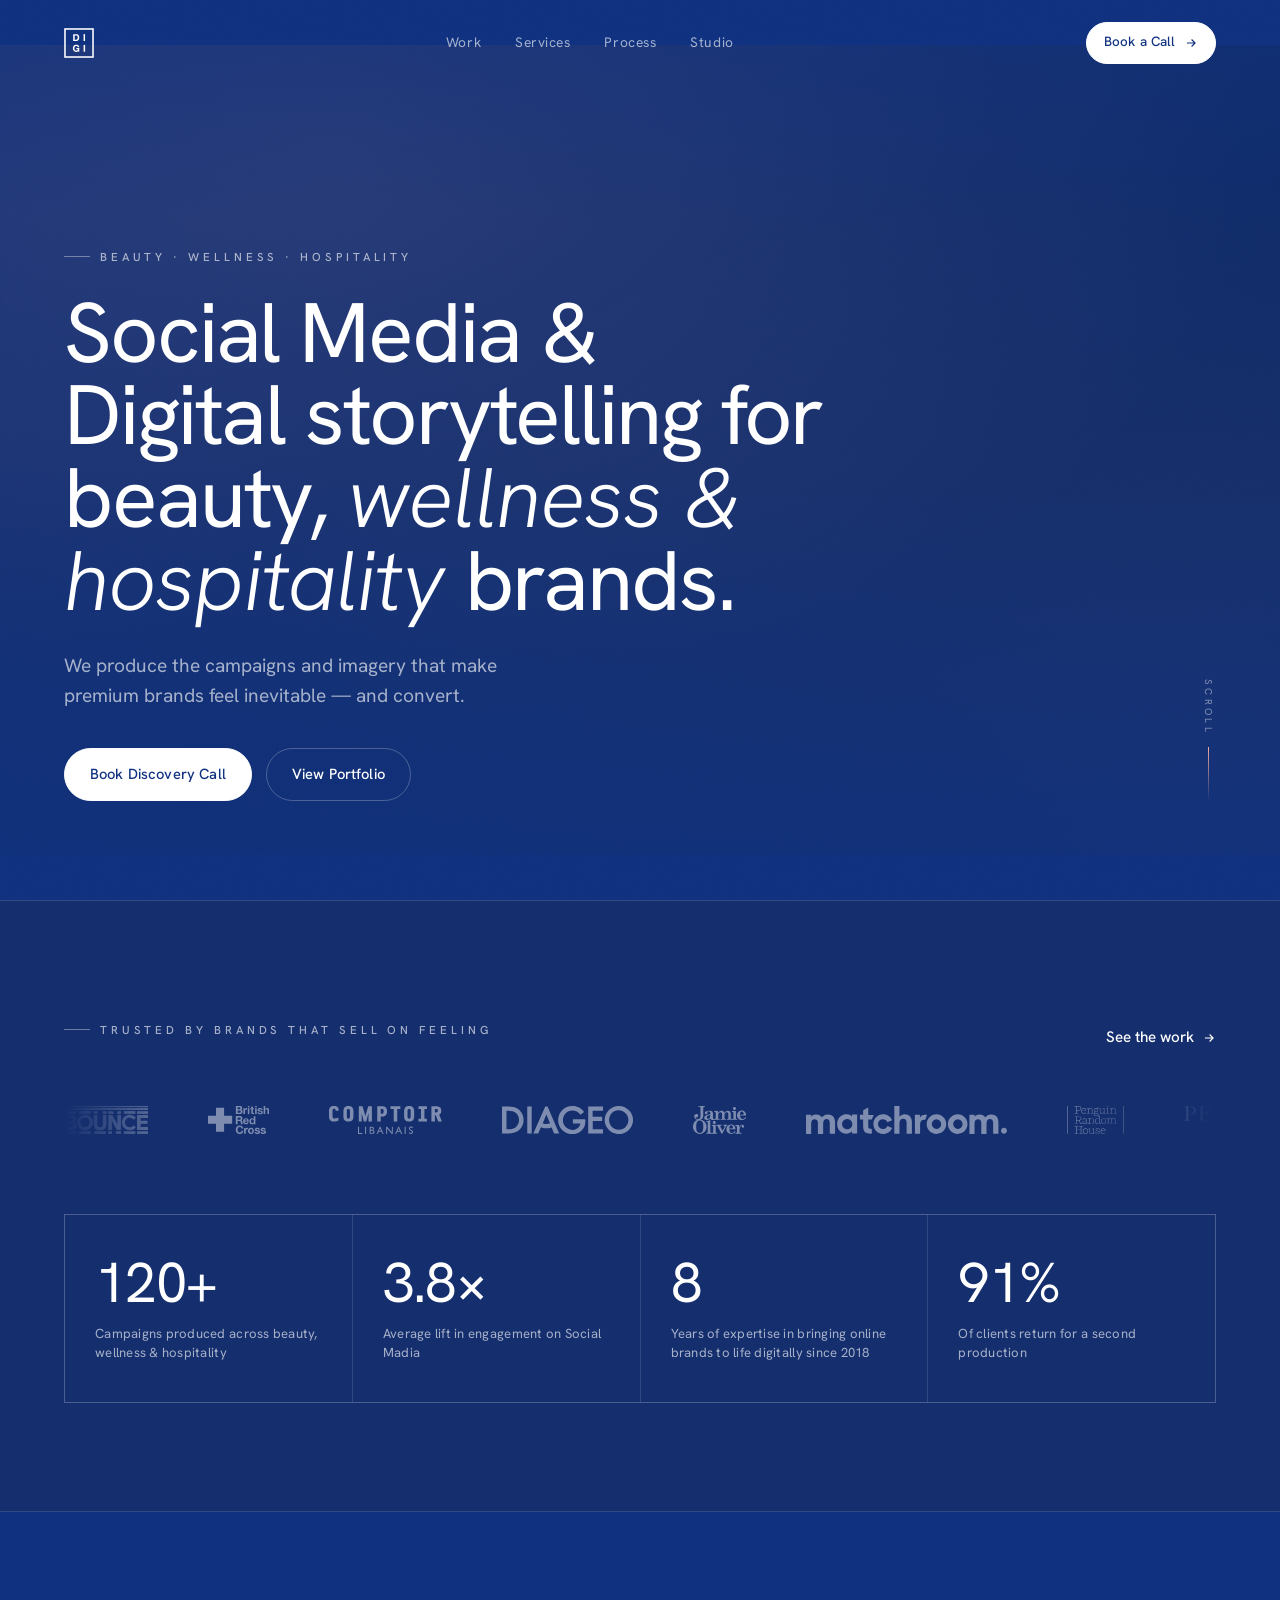
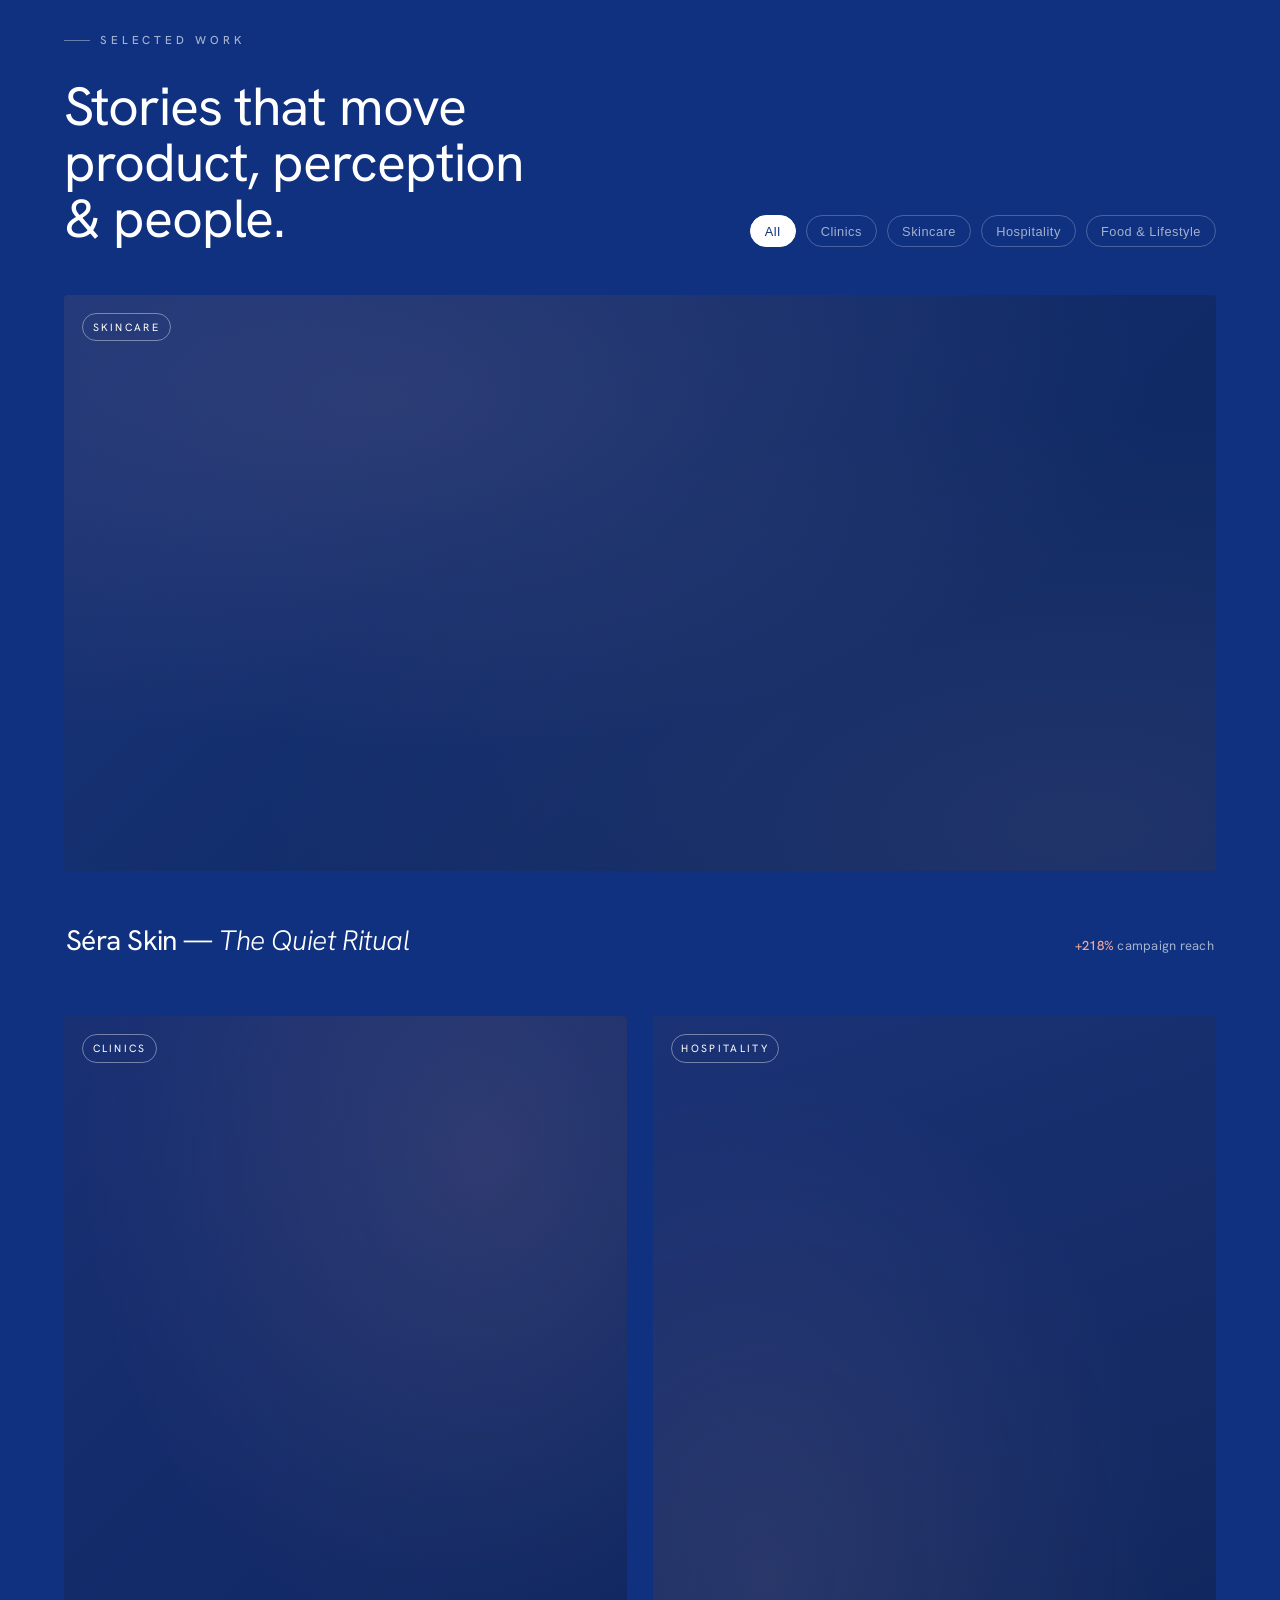
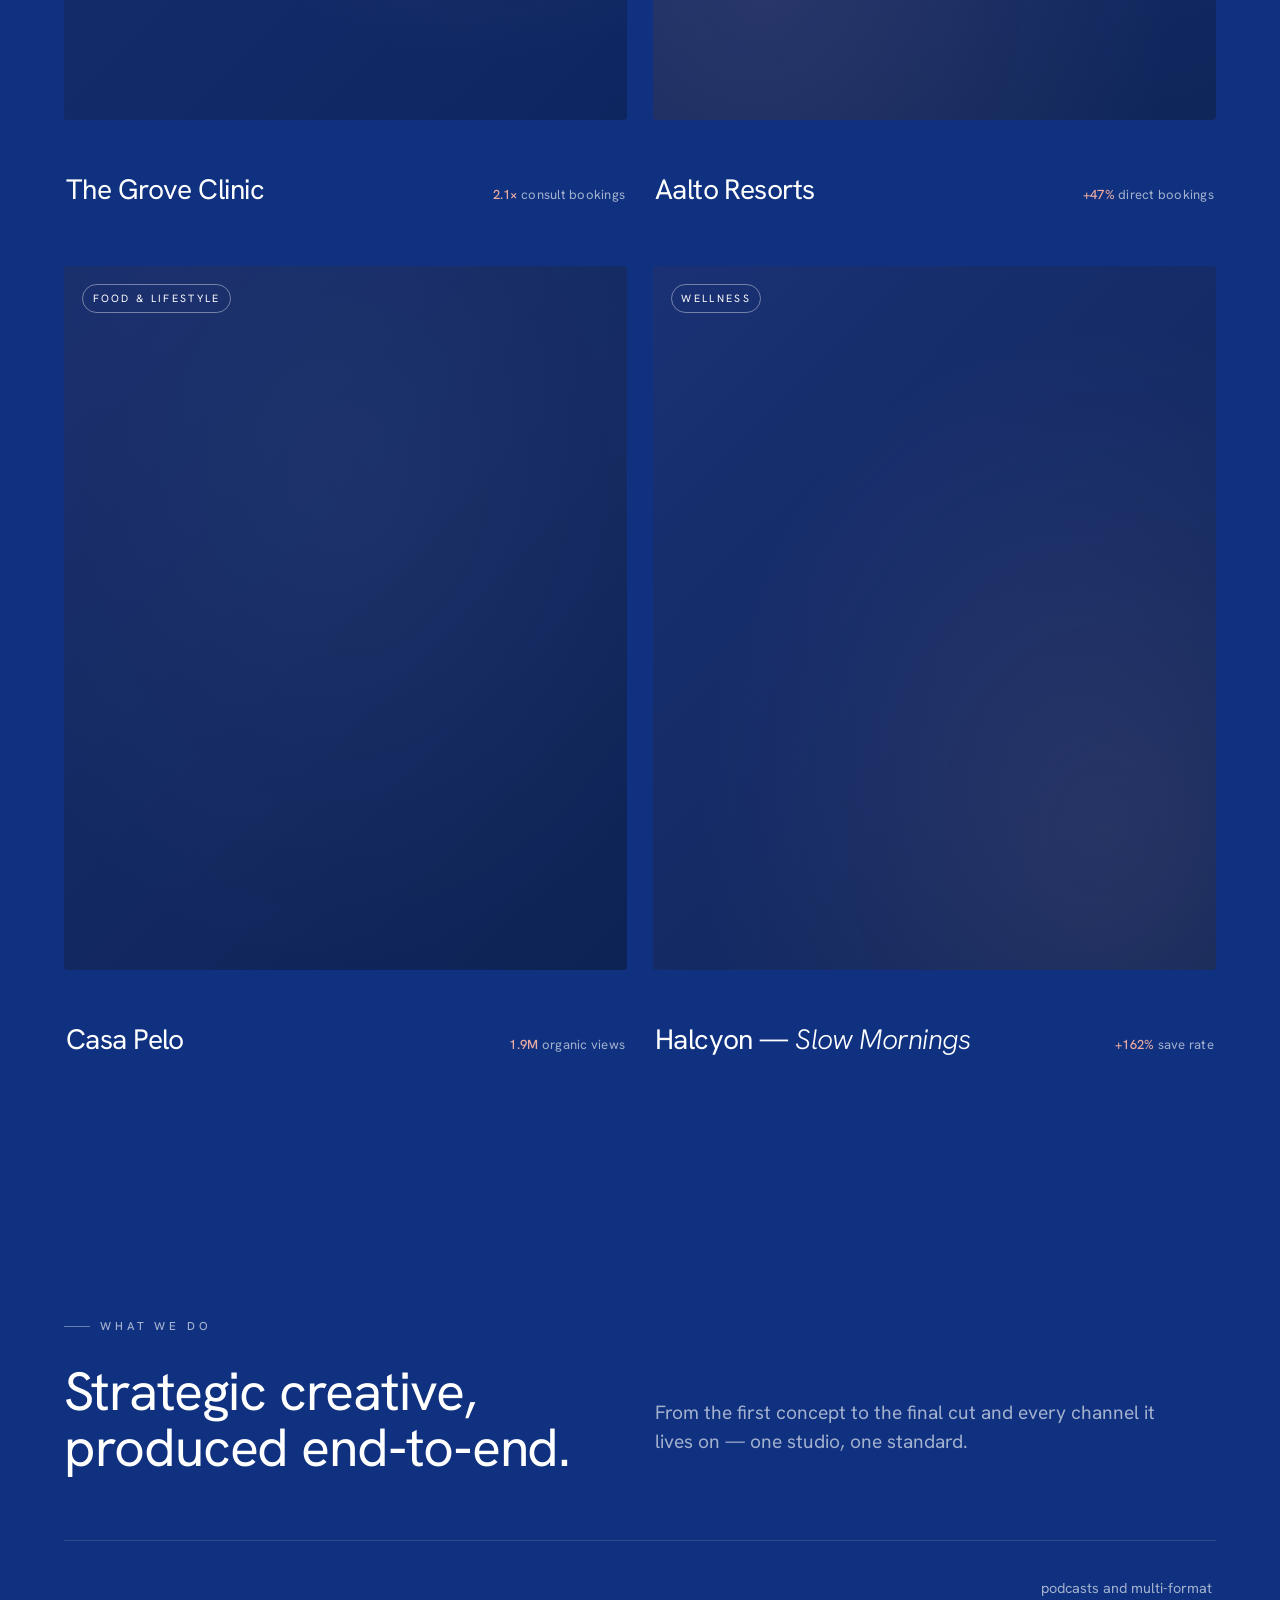
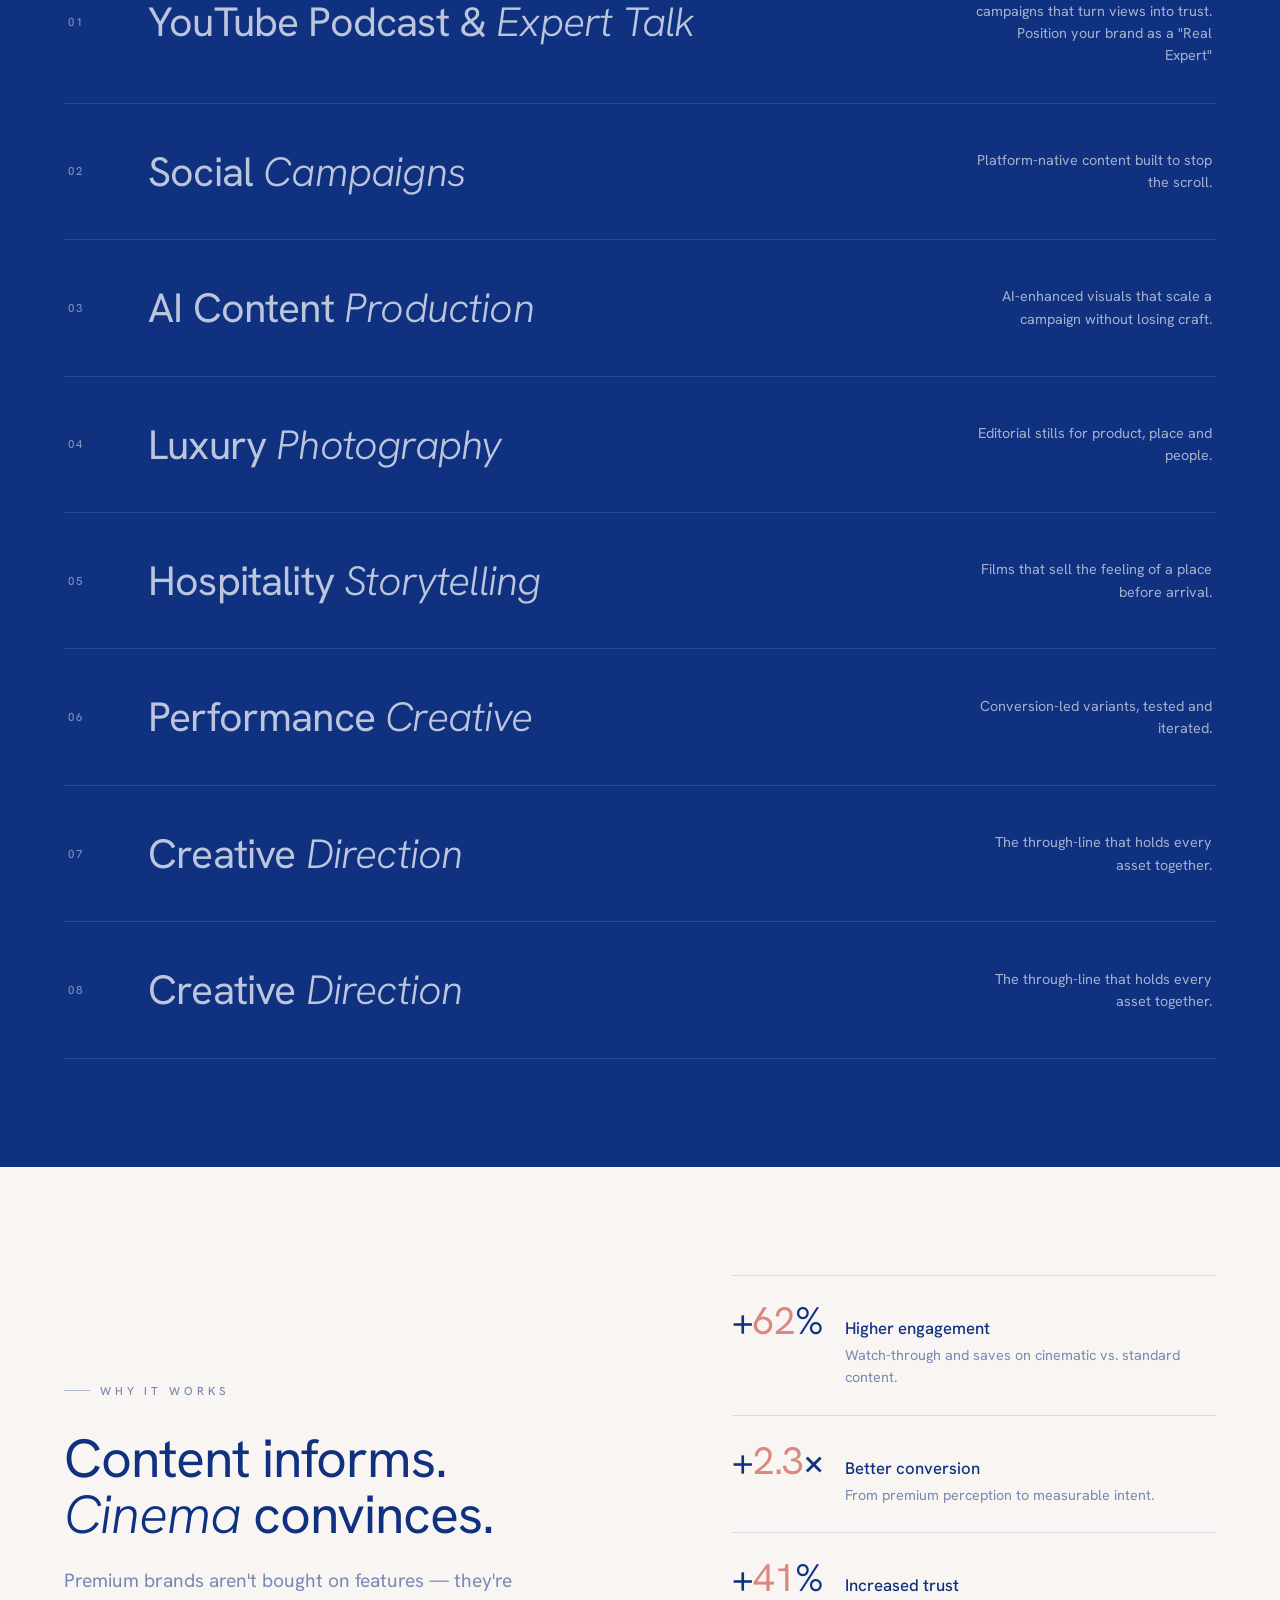
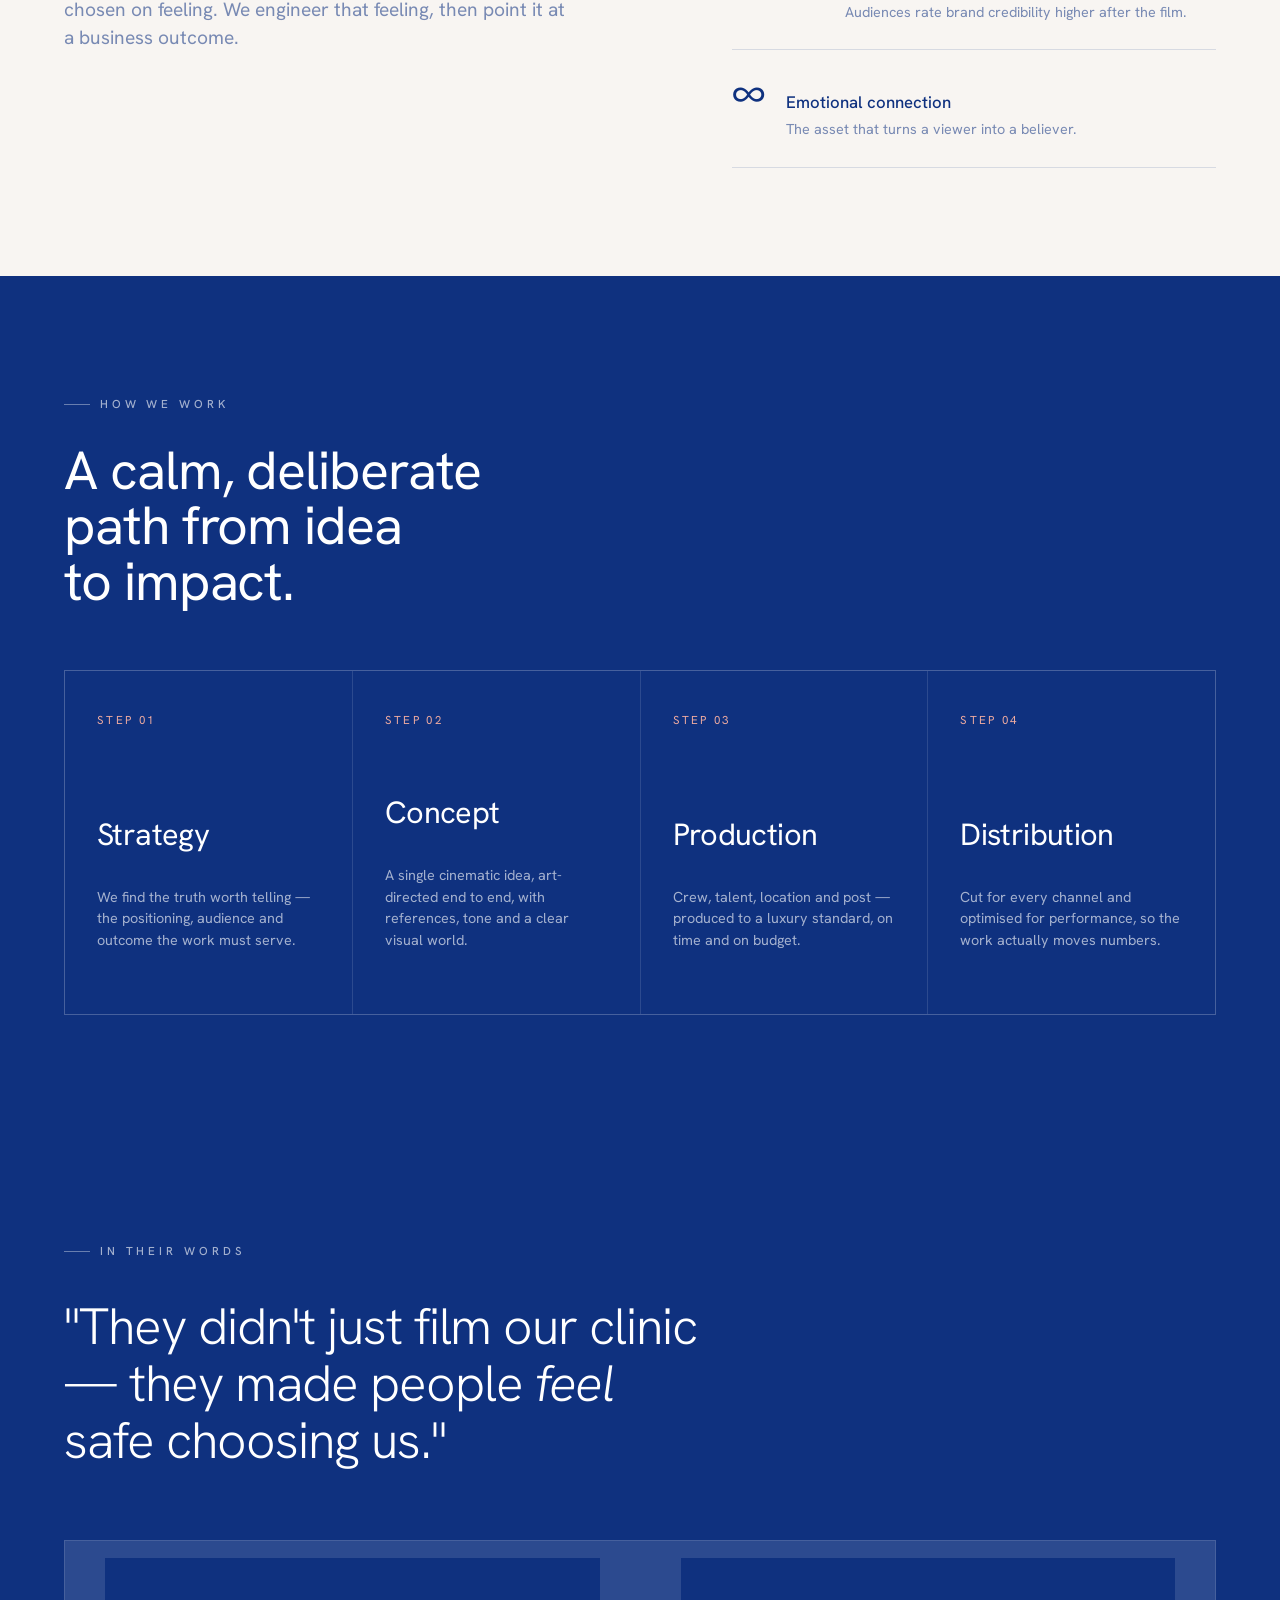
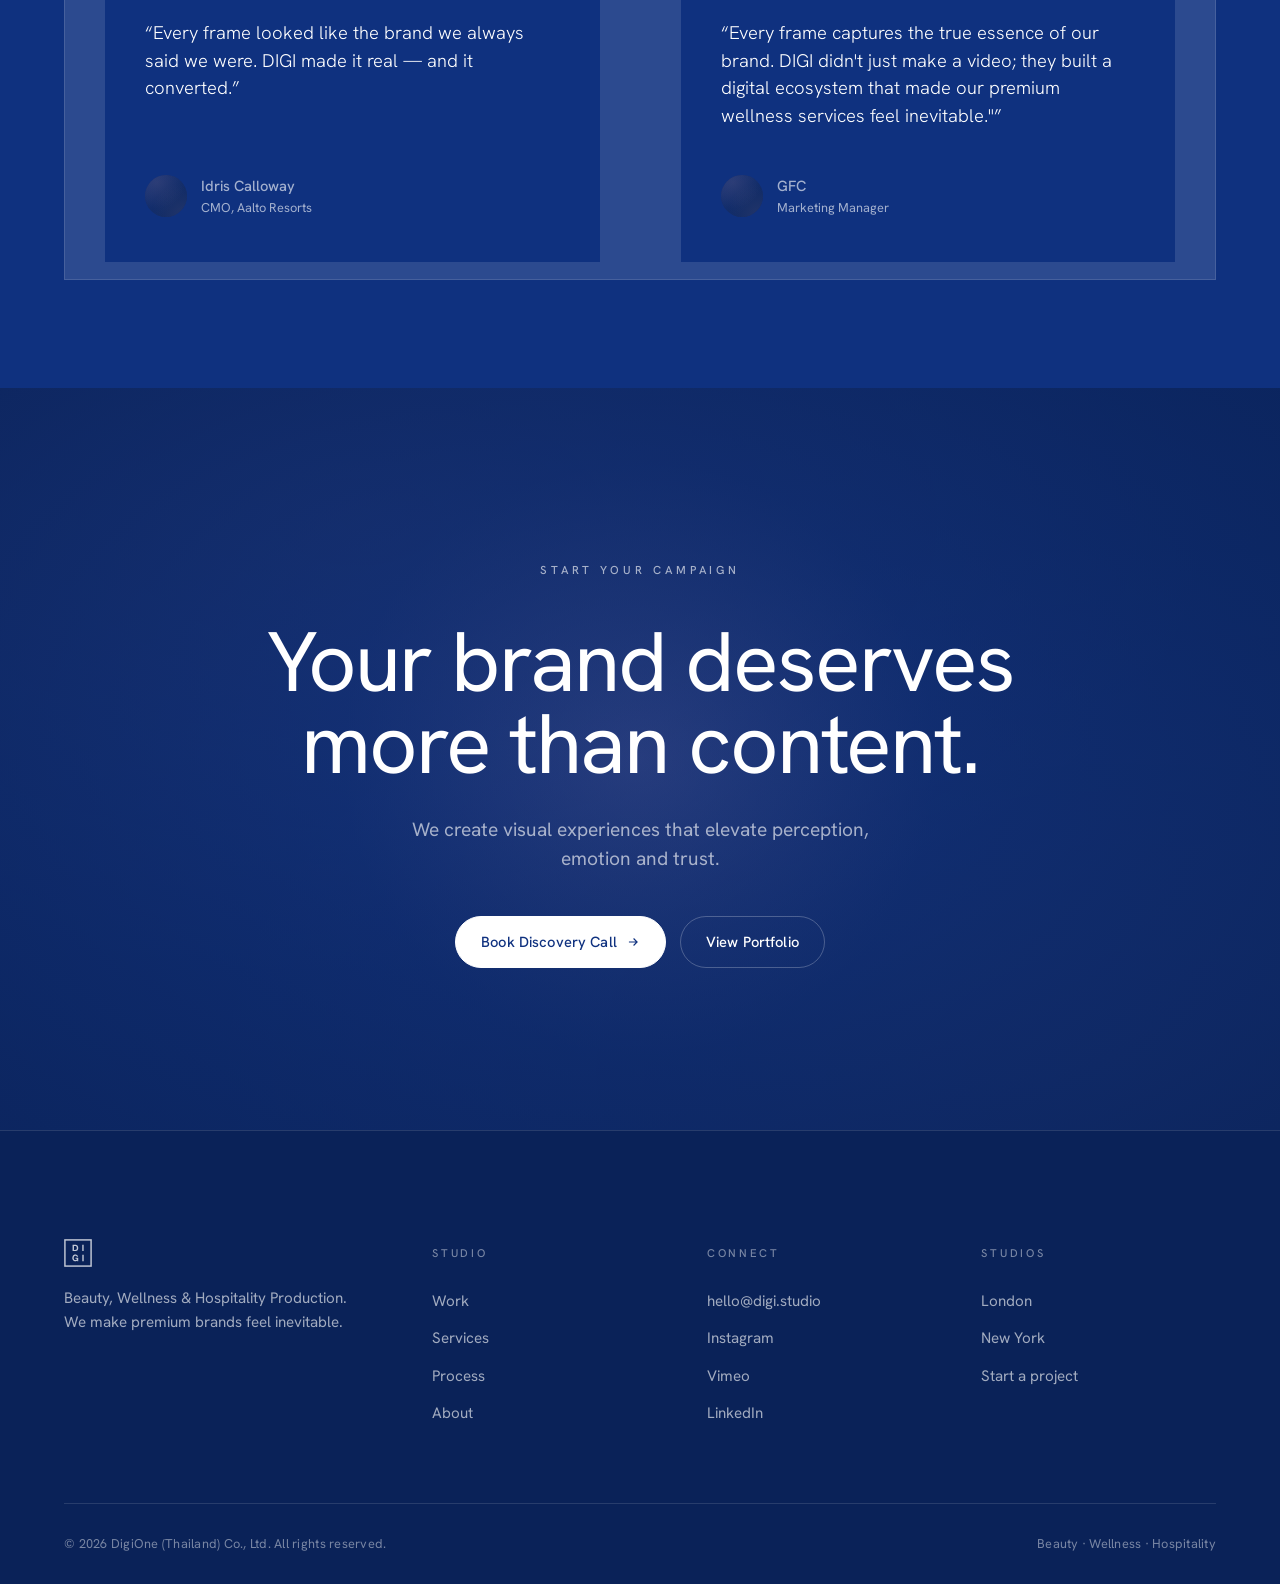
==== index.html @ a64293d4 "feat: replace client name text with logo marquee strip 15 client SVG logos displayed as infinite-scr" ====
<!doctype html>
<html lang="en" class="anim">
<head>
<meta charset="utf-8">
<meta name="viewport" content="width=device-width, initial-scale=1">
<title>DIGI — Beauty, Wellness & Hospitality Production</title>
<meta name="description" content="DIGI is a cinematic production studio for beauty, wellness and hospitality brands.">
<link rel="icon" href="data:image/svg+xml,%3Csvg xmlns='http://www.w3.org/2000/svg' viewBox='0 0 32 32'%3E%3Crect width='32' height='32' rx='6' fill='%230f317f'/%3E%3Ctext x='4' y='23' font-family='system-ui,sans-serif' font-weight='800' font-size='20' fill='white'%3ED%3C/text%3E%3C/svg%3E">
<style>
/* ═══════════════════════════════════════════════════════════
   DIGI — Beauty, Wellness & Hospitality Production
   Color system: Navy #0f317f + Coral #edaaa0
   Logo: knockout white on navy
   ═══════════════════════════════════════════════════════════ */
@import url('https://fonts.googleapis.com/css2?family=Hanken+Grotesk:ital,wght@0,300;0,400;0,500;0,600;0,700;1,300;1,400&display=swap');

:root {
  /* ── Navy Surfaces ── */
  --navy:        #0f317f;
  --navy-deep:   #0a2258;
  --navy-2:      #152f6e;
  --navy-3:      #1a3a85;
  --navy-light:  #1e4599;

  /* ── Light Surfaces ── */
  --ivory:       #f8f5f2;
  --ivory-2:     #f0ebe4;
  --white:       #ffffff;

  /* ── Ink on dark ── */
  --on-dark:     #ffffff;
  --on-dark-mut: rgba(255,255,255,0.62);
  --on-dark-fnt: rgba(255,255,255,0.45);

  /* ── Ink on light ── */
  --on-light:     #0f317f;
  --on-light-mut: rgba(15,49,127,0.55);

  /* ── Accent: Coral ── */
  --coral:       #edaaa0;
  --coral-light: #f5cec7;
  --coral-dark:  #d9897e;
  --coral-glow:  rgba(237,170,160,0.25);

  /* ── Hairlines ── */
  --line-dark:   rgba(255,255,255,0.12);
  --line-dark-2: rgba(255,255,255,0.24);
  --line-light:  rgba(15,49,127,0.14);

  /* ── Type ── */
  --sans: "Hanken Grotesk", "Suisse Intl", "Neue Montreal", system-ui, sans-serif;

  /* ── Motion ── */
  --ease:    cubic-bezier(0.22, 1, 0.36, 1);
  --ease-io: cubic-bezier(0.65, 0, 0.35, 1);
  --dur:     0.9s;

  /* ── Layout ── */
  --pad:  clamp(20px, 5vw, 80px);
  --maxw: 1480px;
}

* { box-sizing: border-box; }
html { -webkit-font-smoothing: antialiased; -moz-osx-font-smoothing: grayscale; scroll-behavior: smooth; }
body {
  margin: 0;
  font-family: var(--sans);
  background: var(--navy);
  color: var(--on-dark);
  font-size: 17px;
  line-height: 1.55;
  font-weight: 400;
  overflow-x: hidden;
}
::selection { background: var(--coral); color: var(--navy); }
img { display: block; max-width: 100%; }
a { color: inherit; text-decoration: none; }

/* ── Film grain overlay ── */
.grain {
  position: fixed; inset: 0; z-index: 9000; pointer-events: none;
  opacity: 0.04; mix-blend-mode: overlay;
  background-image: url("data:image/svg+xml,%3Csvg xmlns='http://www.w3.org/2000/svg' width='160' height='160'%3E%3Cfilter id='n'%3E%3CfeTurbulence type='fractalNoise' baseFrequency='0.85' numOctaves='2' stitchTiles='stitch'/%3E%3C/filter%3E%3Crect width='100%25' height='100%25' filter='url(%23n)'/%3E%3C/svg%3E");
}

/* ── DIGI Logo (ivory SVG — white on dark background) ── */
.digi-logo {
  height: 30px; width: auto;
  transition: opacity 0.4s var(--ease), filter 0.4s var(--ease);
}
.digi-logo--footer {
  height: 28px; margin-bottom: 20px;
  opacity: 0.75;
  transition: opacity 0.4s var(--ease);
}
.footer__brand:hover .digi-logo--footer { opacity: 1; }
.nav__logo:hover .digi-logo { opacity: 1; filter: drop-shadow(0 0 8px rgba(237,170,160,0.35)); }

/* Logo fallback if image fails to load */
.digi-logo-fb {
  display: none;
  font-family: var(--sans);
  font-weight: 700;
  font-size: 24px;
  letter-spacing: 0.04em;
  color: var(--white);
  line-height: 1;
  white-space: nowrap;
}
.digi-logo:not([src]), .digi-logo[src=""] { display: none; }
.digi-logo:not([src]) ~ .digi-logo-fb,
.digi-logo[src=""] ~ .digi-logo-fb,
.digi-logo.error ~ .digi-logo-fb { display: inline-block; }

/* ══════════ Typography ══════════ */
.display {
  font-weight: 400;
  font-size: clamp(2.6rem, 6.6vw, 6.4rem);
  line-height: 0.98;
  letter-spacing: -0.025em;
  margin: 0;
  text-wrap: balance;
}
.display em { font-style: italic; font-weight: 300; letter-spacing: -0.01em; }
.h2 {
  font-weight: 400;
  font-size: clamp(2rem, 4.2vw, 3.7rem);
  line-height: 1.04;
  letter-spacing: -0.02em;
  margin: 0;
  text-wrap: balance;
}
.h2 em { font-style: italic; font-weight: 300; }
.lead {
  font-size: clamp(1.05rem, 1.5vw, 1.35rem);
  line-height: 1.5;
  color: var(--on-dark-mut);
  font-weight: 400;
  max-width: 46ch;
}
.eyebrow {
  font-size: 0.72rem;
  text-transform: uppercase;
  letter-spacing: 0.34em;
  font-weight: 500;
  color: var(--on-dark-mut);
  display: inline-flex;
  align-items: center;
  gap: 0.85em;
}
.eyebrow::before {
  content: "";
  width: 26px; height: 1px;
  background: currentColor;
  opacity: 0.6;
}
.eyebrow--plain::before { display: none; }
.idx {
  font-size: 0.72rem; letter-spacing: 0.2em; font-weight: 500;
  color: var(--on-dark-fnt); font-variant-numeric: tabular-nums;
}

/* Light section variants */
.sec--light { background: var(--ivory); color: var(--on-light); }
.sec--light .lead { color: var(--on-light-mut); }
.sec--light .eyebrow { color: var(--on-light-mut); }
.sec--light .idx { color: rgba(15,49,127,0.35); }

/* ══════════ Layout ══════════ */
.wrap { max-width: var(--maxw); margin: 0 auto; padding-left: var(--pad); padding-right: var(--pad); }
section { position: relative; }
.sec-pad { padding-top: clamp(80px, 12vh, 160px); padding-bottom: clamp(80px, 12vh, 160px); }

/* ══════════ Buttons ══════════ */
.btn {
  display: inline-flex; align-items: center; gap: 0.6em;
  font-family: var(--sans); font-size: 0.92rem; font-weight: 500; letter-spacing: 0.01em;
  padding: 0.95em 1.7em; border-radius: 100px; cursor: pointer;
  border: 1px solid var(--line-dark-2); color: var(--on-dark); background: transparent;
  white-space: nowrap;
  transition: background var(--dur) var(--ease), color var(--dur) var(--ease),
              border-color var(--dur) var(--ease), transform 0.5s var(--ease);
  position: relative; overflow: hidden;
}
.btn .ar { width: 14px; height: 14px; transition: transform 0.5s var(--ease); }
.btn:hover .ar { transform: translateX(4px); }
.btn--solid { background: var(--white); color: var(--navy); border-color: var(--white); }
.btn--solid:hover { background: var(--coral); border-color: var(--coral); color: var(--navy); }
.btn--ghost:hover { border-color: var(--coral); color: var(--coral); }
.sec--light .btn { border-color: var(--line-light); color: var(--on-light); }
.sec--light .btn--solid { background: var(--navy); color: var(--white); border-color: var(--navy); }
.sec--light .btn--solid:hover { background: var(--coral); border-color: var(--coral); color: var(--navy); }
.sec--light .btn--ghost:hover { border-color: var(--coral); color: var(--coral-dark); }

/* Text link with animated underline */
.tlink { display: inline-flex; align-items: center; gap: 0.5em; font-weight: 500; font-size: 0.95rem; position: relative; }
.tlink::after { content: ""; position: absolute; left: 0; bottom: -3px; width: 100%; height: 1px; background: currentColor; transform: scaleX(0); transform-origin: left; transition: transform 0.5s var(--ease); }
.tlink:hover { color: var(--coral); }
.tlink:hover::after { transform: scaleX(1); background: var(--coral); }

/* ══════════ Reveal-on-scroll ══════════ */
@keyframes digiUp { from { opacity: 0; transform: translateY(24px); } to { opacity: 1; transform: none; } }
.anim [data-reveal].in { animation: digiUp 0.9s var(--ease); }
.anim [data-reveal][data-delay="1"].in { animation-delay: 0.08s; }
.anim [data-reveal][data-delay="2"].in { animation-delay: 0.16s; }
.anim [data-reveal][data-delay="3"].in { animation-delay: 0.24s; }
.anim [data-reveal][data-delay="4"].in { animation-delay: 0.32s; }
@media (prefers-reduced-motion: reduce) { .anim [data-reveal].in { animation: none; } }

/* ══════════ Image-slot navy-toned placeholders ══════════ */
image-slot {
  display: inline-block; position: relative;
  background-color: #162d6e;
  background-image:
    radial-gradient(120% 110% at 28% 18%, rgba(237,170,160,0.10), transparent 56%),
    radial-gradient(120% 120% at 88% 92%, rgba(237,170,160,0.08), transparent 60%),
    linear-gradient(135deg, #1a3478, #0f2a65 70%);
}
.case:nth-child(2) image-slot { background-image: radial-gradient(120% 120% at 75% 20%, rgba(237,170,160,0.12), transparent 60%), linear-gradient(135deg,#193073,#0e2660); }
.case:nth-child(3) image-slot { background-image: radial-gradient(120% 120% at 20% 80%, rgba(237,170,160,0.10), transparent 60%), linear-gradient(160deg,#1b3275,#0f265b); }
.case:nth-child(4) image-slot { background-image: radial-gradient(120% 120% at 50% 30%, rgba(255,255,255,0.04), transparent 60%), linear-gradient(135deg,#182e6c,#0d2355); }
.case:nth-child(5) image-slot { background-image: radial-gradient(120% 120% at 80% 80%, rgba(237,170,160,0.10), transparent 60%), linear-gradient(135deg,#1a3174,#0e2558); }

/* ══════════ NAV ══════════ */
.nav {
  position: fixed; top: 0; left: 0; right: 0; z-index: 1000;
  display: flex; align-items: center; justify-content: space-between;
  padding: 22px var(--pad);
  transition: background 0.6s var(--ease), padding 0.6s var(--ease), border-color 0.6s var(--ease);
  border-bottom: 1px solid transparent;
}
.nav.scrolled {
  background: rgba(10,34,88,0.78); backdrop-filter: blur(18px) saturate(1.2);
  -webkit-backdrop-filter: blur(18px) saturate(1.2);
  padding: 14px var(--pad); border-bottom-color: var(--line-dark);
}
.nav__logo { display: flex; align-items: center; gap: 12px; position: relative; }
.nav__links { display: flex; align-items: center; gap: 34px; }
.nav__links a { font-size: 0.86rem; letter-spacing: 0.04em; color: var(--on-dark-mut); transition: color 0.4s var(--ease); }
.nav__links a:hover { color: var(--on-dark); }
.nav__right { display: flex; align-items: center; gap: 22px; }
.nav .btn { padding: 0.7em 1.3em; font-size: 0.84rem; }
.nav__burger { display: none; width: 26px; height: 14px; position: relative; background: none; border: 0; cursor: pointer; }
.nav__burger i { position: absolute; left: 0; width: 100%; height: 1.5px; background: var(--on-dark); transition: transform 0.4s var(--ease), opacity 0.4s; }
.nav__burger i:first-child { top: 2px; } .nav__burger i:last-child { bottom: 2px; }
@media (max-width: 880px) {
  .nav__links, .nav__right .btn { display: none; }
  .nav__burger { display: block; }
}

/* ══════════ HERO ══════════ */
.hero { position: relative; height: 100svh; min-height: 640px; overflow: hidden; display: flex; align-items: flex-end; }
.hero__media { position: absolute; inset: 0; z-index: 0; }
.hero__media image-slot { width: 100%; height: 100%; }
.hero__media::after {
  content: ""; position: absolute; inset: 0; z-index: 1; pointer-events: none;
  background:
    linear-gradient(180deg, rgba(15,49,127,0.55) 0%, rgba(15,49,127,0.12) 26%, rgba(15,49,127,0.12) 52%, rgba(15,49,127,0.90) 100%),
    radial-gradient(120% 80% at 50% 120%, rgba(10,34,88,0.6), transparent 60%);
}
.hero__bars { position: absolute; left: 0; right: 0; z-index: 2; height: clamp(28px, 5vh, 60px); background: var(--navy); pointer-events: none; }
.hero__bars--top { top: 0; } .hero__bars--bot { bottom: 0; }
.hero__inner { position: relative; z-index: 3; width: 100%; padding-bottom: clamp(70px, 11vh, 130px); }
.hero__eyebrow { margin-bottom: 26px; }
.hero h1 { max-width: 17ch; }
.hero__sub { margin: 28px 0 38px; max-width: 40ch; color: var(--on-dark-mut); font-size: clamp(1.05rem, 1.5vw, 1.3rem); }
.hero__cta { display: flex; gap: 14px; flex-wrap: wrap; }
.hero__scroll { position: absolute; right: var(--pad); bottom: clamp(70px, 11vh, 130px); z-index: 3; display: flex; flex-direction: column; align-items: center; gap: 12px; color: var(--on-dark-fnt); }
.hero__scroll .ln { width: 1px; height: 54px; background: linear-gradient(var(--coral), transparent); position: relative; overflow: hidden; }
.hero__scroll .ln::after { content: ""; position: absolute; top: -54px; left: 0; width: 100%; height: 54px; background: var(--coral); animation: scrolldot 2.4s var(--ease-io) infinite; }
@keyframes scrolldot { 0% { top: -54px; } 60%,100% { top: 54px; } }
.hero__scroll span { writing-mode: vertical-rl; font-size: 0.62rem; letter-spacing: 0.34em; text-transform: uppercase; }
@media (max-width: 880px) { .hero__scroll { display: none; } }

/* ══════════ TRUST / METRICS ══════════ */
.trust { background: var(--navy-2); border-top: 1px solid var(--line-dark); border-bottom: 1px solid var(--line-dark); }
.trust__head { display: flex; justify-content: space-between; align-items: flex-end; gap: 30px; flex-wrap: wrap; margin-bottom: 56px; }
.logos { overflow: hidden; -webkit-mask-image: linear-gradient(to right, transparent 0%, black 12%, black 88%, transparent 100%); mask-image: linear-gradient(to right, transparent 0%, black 12%, black 88%, transparent 100%); }
.logos__track { display: flex; width: max-content; animation: logos-scroll 32s linear infinite; }
.logos__track:hover { animation-play-state: paused; }
.logos__inner { display: flex; align-items: center; gap: 60px; padding-right: 60px; }
@keyframes logos-scroll { to { transform: translateX(-50%); } }
.client-logo { height: 28px; width: auto; flex-shrink: 0; filter: brightness(0) invert(1); opacity: 0.45; transition: opacity 0.4s var(--ease); display: block; }
.client-logo:hover { opacity: 0.85; }
@media (prefers-reduced-motion: reduce) { .logos__track { animation: none; } .logos__inner { flex-wrap: wrap; gap: 36px; } }
.metrics { display: grid; grid-template-columns: repeat(4, 1fr); gap: 1px; margin-top: 80px; background: var(--line-dark); border: 1px solid var(--line-dark); }
.metric { background: var(--navy-2); padding: 40px 30px; }
.metric__n { font-size: clamp(2.4rem, 4.4vw, 3.8rem); font-weight: 400; letter-spacing: -0.03em; line-height: 1; }
.metric__n em { font-style: normal; color: var(--coral); }
.metric__l { margin-top: 14px; font-size: 0.82rem; color: var(--on-dark-mut); letter-spacing: 0.02em; line-height: 1.4; }
@media (max-width: 880px) { .metrics { grid-template-columns: repeat(2, 1fr); } }

/* ══════════ PORTFOLIO ══════════ */
.work__head { display: flex; justify-content: space-between; align-items: flex-end; gap: 30px; flex-wrap: wrap; margin-bottom: 48px; }
.filters { display: flex; gap: 10px; flex-wrap: wrap; }
.filter { font-size: 0.8rem; letter-spacing: 0.04em; padding: 0.55em 1.1em; border-radius: 100px; border: 1px solid var(--line-dark-2); color: var(--on-dark-mut); background: transparent; cursor: pointer; transition: all 0.4s var(--ease); white-space: nowrap; }
.filter:hover { color: var(--on-dark); border-color: var(--on-dark-mut); }
.filter.active { background: var(--white); color: var(--navy); border-color: var(--white); }
.work__grid { display: grid; grid-template-columns: repeat(12, 1fr); gap: clamp(16px, 2vw, 28px); }
.case { grid-column: span 6; transition: opacity 0.6s var(--ease), transform 0.6s var(--ease); }
.case--wide { grid-column: span 12; }
.case--hidden { display: none; }
.case__media { position: relative; overflow: hidden; border-radius: 4px; aspect-ratio: 4/5; }
.case--wide .case__media { aspect-ratio: 16/8; }
.case__media image-slot { width: 100%; height: 100%; transition: transform 1.4s var(--ease); }
.case:hover .case__media image-slot { transform: scale(1.04); }
.case__media::after { content: ""; position: absolute; inset: 0; background: linear-gradient(180deg, transparent 40%, rgba(15,49,127,0.7)); opacity: 0; transition: opacity 0.6s var(--ease); pointer-events: none; }
.case:hover .case__media::after { opacity: 1; }
.case__tag { position: absolute; top: 18px; left: 18px; z-index: 2; font-size: 0.66rem; letter-spacing: 0.22em; text-transform: uppercase; color: var(--white); padding: 0.5em 0.9em; border: 1px solid rgba(255,255,255,0.4); border-radius: 100px; backdrop-filter: blur(6px); }
.case__view { position: absolute; bottom: 18px; right: 18px; z-index: 2; opacity: 0; transform: translateY(8px); transition: all 0.6s var(--ease); color: var(--white); }
.case:hover .case__view { opacity: 1; transform: none; }
.case__foot { display: flex; justify-content: space-between; align-items: baseline; gap: 20px; padding: 20px 2px 0; }
.case__title { font-size: clamp(1.3rem, 2.2vw, 1.9rem); font-weight: 400; letter-spacing: -0.02em; }
.case__title em { font-style: italic; font-weight: 300; }
.case__res { font-size: 0.82rem; color: var(--on-dark-mut); letter-spacing: 0.02em; white-space: nowrap; }
.case__res b { color: var(--coral); font-weight: 500; }
@media (max-width: 760px) { .case, .case--wide { grid-column: span 12; } .case__media { aspect-ratio: 4/5; } }

/* ══════════ SERVICES ══════════ */
.svc__top { display: grid; grid-template-columns: 1fr 1fr; gap: 30px; align-items: end; margin-bottom: 64px; }
.svc__list { border-top: 1px solid var(--line-dark); }
.svc__row { display: grid; grid-template-columns: 56px 1fr auto; gap: 24px; align-items: center; padding: clamp(22px, 3vw, 36px) 4px; border-bottom: 1px solid var(--line-dark); cursor: default; transition: padding-left 0.6s var(--ease), background 0.6s var(--ease); }
.svc__row:hover { padding-left: 22px; }
.svc__row:hover .svc__name { color: var(--on-dark); }
.svc__row:hover .svc__name em { color: var(--coral); }
.svc__name { font-size: clamp(1.5rem, 3.2vw, 2.7rem); font-weight: 400; letter-spacing: -0.02em; color: rgba(255,255,255,0.72); transition: color 0.5s var(--ease); }
.svc__name em { font-style: italic; font-weight: 300; transition: color 0.5s var(--ease); }
.svc__desc { font-size: 0.9rem; color: var(--on-dark-mut); max-width: 30ch; text-align: right; }
@media (max-width: 760px) { .svc__top { grid-template-columns: 1fr; } .svc__row { grid-template-columns: 38px 1fr; } .svc__desc { display: none; } }

/* ══════════ IMPACT (light) ══════════ */
.impact__grid { display: grid; grid-template-columns: 1.1fr 0.9fr; gap: clamp(40px, 6vw, 100px); align-items: center; }
.impact__list { display: flex; flex-direction: column; }
.impact__item { display: grid; grid-template-columns: auto 1fr; gap: 22px; align-items: baseline; padding: 26px 0; border-top: 1px solid var(--line-light); }
.impact__item:last-child { border-bottom: 1px solid var(--line-light); }
.impact__n { font-size: clamp(1.8rem, 3vw, 2.6rem); font-weight: 400; letter-spacing: -0.03em; line-height: 1; }
.impact__n em { font-style: normal; color: var(--coral-dark); }
.impact__t { font-size: 1.05rem; }
.impact__t b { font-weight: 500; }
.impact__t span { display: block; color: var(--on-light-mut); font-size: 0.9rem; margin-top: 3px; }
@media (max-width: 860px) { .impact__grid { grid-template-columns: 1fr; } }

/* ══════════ PROCESS ══════════ */
.proc__grid { display: grid; grid-template-columns: repeat(4, 1fr); gap: 1px; background: var(--line-dark); border: 1px solid var(--line-dark); margin-top: 60px; }
.proc__step { background: var(--navy); padding: 40px 32px 48px; min-height: 280px; display: flex; flex-direction: column; transition: background 0.6s var(--ease); }
.proc__step:hover { background: var(--navy-2); }
.proc__num { font-size: 0.72rem; color: var(--coral); letter-spacing: 0.2em; margin-bottom: auto; }
.proc__name { font-size: clamp(1.4rem, 2.4vw, 2rem); font-weight: 400; letter-spacing: -0.02em; margin: 60px 0 14px; }
.proc__txt { font-size: 0.9rem; color: var(--on-dark-mut); line-height: 1.5; }
@media (max-width: 860px) { .proc__grid { grid-template-columns: 1fr 1fr; } .proc__step { min-height: 220px; } }
@media (max-width: 520px) { .proc__grid { grid-template-columns: 1fr; } }

/* ══════════ TESTIMONIALS ══════════ */
.quote__feature { max-width: 22ch; }
.quote__big { font-size: clamp(1.8rem, 4vw, 3.4rem); font-weight: 300; line-height: 1.12; letter-spacing: -0.02em; }
.quote__big em { font-style: italic; }
.quotes { display: grid; grid-template-columns: 1fr 1fr; gap: 1px; background: var(--line-dark); border: 1px solid var(--line-dark); margin-top: 70px; }
.quote { background: var(--navy); padding: 44px 40px; display: flex; flex-direction: column; gap: 26px; }
.quote p { font-size: 1.15rem; line-height: 1.5; font-weight: 300; }
.quote p em { font-style: italic; color: var(--on-dark); }
.quote__by { display: flex; align-items: center; gap: 14px; margin-top: auto; }
.quote__av { width: 42px; height: 42px; border-radius: 50%; overflow: hidden; flex: none; }
.quote__av image-slot { width: 100%; height: 100%; }
.quote__by b { font-weight: 500; font-size: 0.92rem; display: block; }
.quote__by span { font-size: 0.8rem; color: var(--on-dark-mut); }
@media (max-width: 760px) { .quotes { grid-template-columns: 1fr; } }

/* ══════════ FINAL CTA ══════════ */
.final { position: relative; overflow: hidden; text-align: center; }
.final__media { position: absolute; inset: 0; z-index: 0; }
.final__media image-slot { width: 100%; height: 100%; }
.final::after { content: ""; position: absolute; inset: 0; z-index: 1; background: radial-gradient(90% 90% at 50% 50%, rgba(15,49,127,0.65), rgba(10,34,88,0.94)); }
.final__inner { position: relative; z-index: 2; display: flex; flex-direction: column; align-items: center; gap: 30px; padding: clamp(110px, 18vh, 220px) 0; }
.final h2 { max-width: 18ch; }
.final .lead { color: var(--on-dark-mut); margin: 0 auto; text-align: center; }
.final__cta { display: flex; gap: 14px; flex-wrap: wrap; justify-content: center; margin-top: 12px; }
.final__glow { position: absolute; z-index: 1; width: 700px; height: 700px; left: 50%; top: 50%; transform: translate(-50%,-50%); background: radial-gradient(circle, var(--coral-glow), transparent 60%); pointer-events: none; }

/* ══════════ FOOTER ══════════ */
.footer { background: var(--navy-deep); border-top: 1px solid var(--line-dark); }
.footer__top { display: grid; grid-template-columns: 1.4fr 1fr 1fr 1fr; gap: 40px; padding-bottom: 70px; }
.footer__brand svg { height: 34px; margin-bottom: 22px; }
.footer__brand p { color: var(--on-dark-mut); max-width: 34ch; font-size: 0.95rem; }
.footer__col h4 { font-size: 0.7rem; text-transform: uppercase; letter-spacing: 0.24em; color: var(--on-dark-fnt); margin: 6px 0 20px; font-weight: 500; }
.footer__col a { display: block; padding: 7px 0; color: var(--on-dark-mut); font-size: 0.95rem; transition: color 0.4s var(--ease); }
.footer__col a:hover { color: var(--coral); }
.footer__bot { display: flex; justify-content: space-between; align-items: center; gap: 20px; flex-wrap: wrap; padding: 30px 0; border-top: 1px solid var(--line-dark); color: var(--on-dark-fnt); font-size: 0.8rem; letter-spacing: 0.02em; }
@media (max-width: 860px) { .footer__top { grid-template-columns: 1fr 1fr; } }
@media (max-width: 520px) { .footer__top { grid-template-columns: 1fr; } }

/* ══════════ MOBILE NAV ══════════ */
.nav__links.mob-open {
  position: fixed; top: 0; right: 0;
  width: 280px; height: 100vh;
  background: var(--navy-deep);
  flex-direction: column;
  padding: 100px 40px 40px;
  gap: 28px;
  box-shadow: -10px 0 40px rgba(0,0,0,0.4);
  display: flex !important;
}
</style>
</head>
<body>
<div class="grain"></div>

<!-- ════════════════ NAV ════════════════ -->
<header class="nav" id="nav">
  <a class="nav__logo" href="#top" aria-label="DIGI home">
    <img
      class="digi-logo"
      src="digi-logo-white.svg"
      alt="DIGI"
      onerror="this.classList.add('error')"
    >
    <span class="digi-logo-fb">DIGI</span>
  </a>
  <nav class="nav__links" id="navLinks">
    <a href="#work">Work</a>
    <a href="#services">Services</a>
    <a href="#process">Process</a>
    <a href="#studio">Studio</a>
  </nav>
  <div class="nav__right">
    <a class="btn btn--solid" href="#contact">Book a Call <svg class="ar" viewBox="0 0 24 24" fill="none" stroke="currentColor" stroke-width="2"><path d="M5 12h14M13 6l6 6-6 6"/></svg></a>
    <button class="nav__burger" id="navBurger" aria-label="Menu"><i></i><i></i></button>
  </div>
</header>

<main id="top">

  <!-- ════════════════ HERO ════════════════ -->
  <section class="hero">
    <div class="hero__media">
      <image-slot id="digi-hero" placeholder="Drop your hero reel / film still"></image-slot>
    </div>
    <div class="hero__bars hero__bars--top"></div>
    <div class="hero__bars hero__bars--bot"></div>
    <div class="hero__inner wrap">
      <p class="eyebrow hero__eyebrow" data-reveal data-cms="hero.tagline">Beauty · Wellness · Hospitality</p>
      <h1 class="display" data-reveal data-delay="1"><span data-cms="hero.headline_line1">Cinematic storytelling for beauty, wellness &amp; </span><em data-cms="hero.headline_em">hospitality</em> <span data-cms="hero.headline_line2">brands.</span></h1>
      <p class="hero__sub" data-reveal data-delay="2" data-cms="hero.subtext">We produce the films, campaigns and imagery that make premium brands feel inevitable — and convert.</p>
      <div class="hero__cta" data-reveal data-delay="3">
        <a class="btn btn--solid" href="#contact" data-cms="hero.cta_primary">Book Discovery Call <svg class="ar" viewBox="0 0 24 24" fill="none" stroke="currentColor" stroke-width="2"><path d="M5 12h14M13 6l6 6-6 6"/></svg></a>
        <a class="btn btn--ghost" href="#work" data-cms="hero.cta_secondary">View Portfolio</a>
      </div>
    </div>
    <div class="hero__scroll"><span>Scroll</span><div class="ln"></div></div>
  </section>

  <!-- ════════════════ TRUST / METRICS ════════════════ -->
  <section class="trust sec-pad" id="studio">
    <div class="wrap">
      <div class="trust__head">
        <p class="eyebrow" data-reveal data-cms="trust.label">Trusted by brands that sell on feeling</p>
        <a class="tlink" href="#work" data-reveal>See the work <svg class="ar" width="14" height="14" viewBox="0 0 24 24" fill="none" stroke="currentColor" stroke-width="2"><path d="M5 12h14M13 6l6 6-6 6"/></svg></a>
      </div>
      <div class="logos" data-reveal aria-label="Client logos">
        <div class="logos__track">
          <div class="logos__inner">
            <img src="assets/clients/bounce.svg"           alt="Bounce"           class="client-logo">
            <img src="assets/clients/british-red-cross.svg" alt="British Red Cross" class="client-logo">
            <img src="assets/clients/comptoir-libanais.svg" alt="Comptoir Libanais" class="client-logo">
            <img src="assets/clients/diageo.svg"            alt="Diageo"            class="client-logo">
            <img src="assets/clients/jamie-oliver.svg"      alt="Jamie Oliver"      class="client-logo">
            <img src="assets/clients/matchroom.svg"         alt="Matchroom"         class="client-logo">
            <img src="assets/clients/penguin.svg"           alt="Penguin"           class="client-logo">
            <img src="assets/clients/penhaligons.svg"       alt="Penhaligon's"      class="client-logo">
            <img src="assets/clients/raw.svg"               alt="Raw"               class="client-logo">
            <img src="assets/clients/saatchi.svg"           alt="Saatchi"           class="client-logo">
            <img src="assets/clients/sonovate.svg"          alt="Sonovate"          class="client-logo">
            <img src="assets/clients/stoli.svg"             alt="Stoli"             class="client-logo">
            <img src="assets/clients/sym.svg"               alt="Sym"               class="client-logo">
            <img src="assets/clients/tangerine.svg"         alt="Tangerine"         class="client-logo">
            <img src="assets/clients/tribepad.svg"          alt="Tribepad"          class="client-logo">
          </div>
          <div class="logos__inner" aria-hidden="true">
            <img src="assets/clients/bounce.svg"           alt="" class="client-logo">
            <img src="assets/clients/british-red-cross.svg" alt="" class="client-logo">
            <img src="assets/clients/comptoir-libanais.svg" alt="" class="client-logo">
            <img src="assets/clients/diageo.svg"            alt="" class="client-logo">
            <img src="assets/clients/jamie-oliver.svg"      alt="" class="client-logo">
            <img src="assets/clients/matchroom.svg"         alt="" class="client-logo">
            <img src="assets/clients/penguin.svg"           alt="" class="client-logo">
            <img src="assets/clients/penhaligons.svg"       alt="" class="client-logo">
            <img src="assets/clients/raw.svg"               alt="" class="client-logo">
            <img src="assets/clients/saatchi.svg"           alt="" class="client-logo">
            <img src="assets/clients/sonovate.svg"          alt="" class="client-logo">
            <img src="assets/clients/stoli.svg"             alt="" class="client-logo">
            <img src="assets/clients/sym.svg"               alt="" class="client-logo">
            <img src="assets/clients/tangerine.svg"         alt="" class="client-logo">
            <img src="assets/clients/tribepad.svg"          alt="" class="client-logo">
          </div>
        </div>
      </div>
      <div class="metrics">
        <div class="metric" data-reveal data-cms-stat="0"><div class="metric__n" data-cms-stat-n="0">240<em>+</em></div><div class="metric__l" data-cms-stat-l="0">Campaigns produced across beauty, wellness &amp; hospitality</div></div>
        <div class="metric" data-reveal data-delay="1" data-cms-stat="1"><div class="metric__n" data-cms-stat-n="1">3.4<em>×</em></div><div class="metric__l" data-cms-stat-l="1">Average lift in engagement on branded films</div></div>
        <div class="metric" data-reveal data-delay="2" data-cms-stat="2"><div class="metric__n" data-cms-stat-n="2">14</div><div class="metric__l" data-cms-stat-l="2">Countries we've filmed in, from clinics to coastlines</div></div>
        <div class="metric" data-reveal data-delay="3" data-cms-stat="3"><div class="metric__n" data-cms-stat-n="3">96<em>%</em></div><div class="metric__l" data-cms-stat-l="3">Of clients return for a second production</div></div>
      </div>
    </div>
  </section>

  <!-- ════════════════ PORTFOLIO ════════════════ -->
  <section class="work sec-pad" id="work">
    <div class="wrap">
      <div class="work__head">
        <div>
          <p class="eyebrow" data-reveal>Selected Work</p>
          <h2 class="h2" data-reveal data-delay="1" style="margin-top:18px;max-width:16ch">Stories that move product, perception &amp; people.</h2>
        </div>
        <div class="filters" data-reveal data-delay="2" role="tablist">
          <button class="filter active" data-filter="all">All</button>
          <button class="filter" data-filter="clinics">Clinics</button>
          <button class="filter" data-filter="skincare">Skincare</button>
          <button class="filter" data-filter="hospitality">Hospitality</button>
          <button class="filter" data-filter="food">Food &amp; Lifestyle</button>
        </div>
      </div>

      <div class="work__grid">
        <article class="case case--wide" data-cat="skincare" data-reveal>
          <div class="case__media">
            <span class="case__tag">Skincare</span>
            <image-slot id="digi-w1" placeholder="Drop campaign film / still"></image-slot>
            <a class="case__view tlink" href="#contact">View case <svg class="ar" width="13" height="13" viewBox="0 0 24 24" fill="none" stroke="currentColor" stroke-width="2"><path d="M5 12h14M13 6l6 6-6 6"/></svg></a>
          </div>
          <div class="case__foot">
            <h3 class="case__title">Séra Skin — <em>The Quiet Ritual</em></h3>
            <p class="case__res"><b>+218%</b> campaign reach</p>
          </div>
        </article>

        <article class="case" data-cat="clinics" data-reveal>
          <div class="case__media">
            <span class="case__tag">Clinics</span>
            <image-slot id="digi-w2" placeholder="Drop clinic film / still"></image-slot>
            <a class="case__view tlink" href="#contact">View case <svg class="ar" width="13" height="13" viewBox="0 0 24 24" fill="none" stroke="currentColor" stroke-width="2"><path d="M5 12h14M13 6l6 6-6 6"/></svg></a>
          </div>
          <div class="case__foot">
            <h3 class="case__title">The Grove Clinic</h3>
            <p class="case__res"><b>2.1×</b> consult bookings</p>
          </div>
        </article>

        <article class="case" data-cat="hospitality" data-reveal data-delay="1">
          <div class="case__media">
            <span class="case__tag">Hospitality</span>
            <image-slot id="digi-w3" placeholder="Drop resort film / still"></image-slot>
            <a class="case__view tlink" href="#contact">View case <svg class="ar" width="13" height="13" viewBox="0 0 24 24" fill="none" stroke="currentColor" stroke-width="2"><path d="M5 12h14M13 6l6 6-6 6"/></svg></a>
          </div>
          <div class="case__foot">
            <h3 class="case__title">Aalto Resorts</h3>
            <p class="case__res"><b>+47%</b> direct bookings</p>
          </div>
        </article>

        <article class="case" data-cat="food" data-reveal>
          <div class="case__media">
            <span class="case__tag">Food &amp; Lifestyle</span>
            <image-slot id="digi-w4" placeholder="Drop food / lifestyle still"></image-slot>
            <a class="case__view tlink" href="#contact">View case <svg class="ar" width="13" height="13" viewBox="0 0 24 24" fill="none" stroke="currentColor" stroke-width="2"><path d="M5 12h14M13 6l6 6-6 6"/></svg></a>
          </div>
          <div class="case__foot">
            <h3 class="case__title">Casa Pelo</h3>
            <p class="case__res"><b>1.9M</b> organic views</p>
          </div>
        </article>

        <article class="case" data-cat="wellness hospitality" data-reveal data-delay="1">
          <div class="case__media">
            <span class="case__tag">Wellness</span>
            <image-slot id="digi-w5" placeholder="Drop wellness film / still"></image-slot>
            <a class="case__view tlink" href="#contact">View case <svg class="ar" width="13" height="13" viewBox="0 0 24 24" fill="none" stroke="currentColor" stroke-width="2"><path d="M5 12h14M13 6l6 6-6 6"/></svg></a>
          </div>
          <div class="case__foot">
            <h3 class="case__title">Halcyon — <em>Slow Mornings</em></h3>
            <p class="case__res"><b>+162%</b> save rate</p>
          </div>
        </article>
      </div>
    </div>
  </section>

  <!-- ════════════════ SERVICES ════════════════ -->
  <section class="svc sec-pad" id="services">
    <div class="wrap">
      <div class="svc__top">
        <div>
          <p class="eyebrow" data-reveal>What we do</p>
          <h2 class="h2" data-reveal data-delay="1" style="margin-top:18px">Strategic creative, produced end&#8209;to&#8209;end.</h2>
        </div>
        <p class="lead" data-reveal data-delay="2">From the first concept to the final cut and every channel it lives on — one studio, one standard.</p>
      </div>
      <div class="svc__list">
        <div class="svc__row" data-reveal><span class="idx">01</span><span class="svc__name"><span data-cms-svc-name="0">Brand</span> <em data-cms-svc-em="0">Films</em></span><span class="svc__desc" data-cms-svc-desc="0">Signature hero films that define how a brand feels.</span></div>
        <div class="svc__row" data-reveal><span class="idx">02</span><span class="svc__name"><span data-cms-svc-name="1">Commercial</span> <em data-cms-svc-em="1">Production</em></span><span class="svc__desc" data-cms-svc-desc="1">Broadcast-grade TVCs and digital spots, fully produced.</span></div>
        <div class="svc__row" data-reveal><span class="idx">03</span><span class="svc__name"><span data-cms-svc-name="2">Social</span> <em data-cms-svc-em="2">Campaigns</em></span><span class="svc__desc" data-cms-svc-desc="2">Platform-native content built to stop the scroll.</span></div>
        <div class="svc__row" data-reveal><span class="idx">04</span><span class="svc__name"><span data-cms-svc-name="3">AI Content</span> <em data-cms-svc-em="3">Production</em></span><span class="svc__desc" data-cms-svc-desc="3">AI-enhanced visuals that scale a campaign without losing craft.</span></div>
        <div class="svc__row" data-reveal><span class="idx">05</span><span class="svc__name"><span data-cms-svc-name="4">Luxury</span> <em data-cms-svc-em="4">Photography</em></span><span class="svc__desc" data-cms-svc-desc="4">Editorial stills for product, place and people.</span></div>
        <div class="svc__row" data-reveal><span class="idx">06</span><span class="svc__name"><span data-cms-svc-name="5">Hospitality</span> <em data-cms-svc-em="5">Storytelling</em></span><span class="svc__desc" data-cms-svc-desc="5">Films that sell the feeling of a place before arrival.</span></div>
        <div class="svc__row" data-reveal><span class="idx">07</span><span class="svc__name"><span data-cms-svc-name="6">Performance</span> <em data-cms-svc-em="6">Creative</em></span><span class="svc__desc" data-cms-svc-desc="6">Conversion-led variants, tested and iterated.</span></div>
        <div class="svc__row" data-reveal><span class="idx">08</span><span class="svc__name"><span data-cms-svc-name="7">Creative</span> <em data-cms-svc-em="7">Direction</em></span><span class="svc__desc" data-cms-svc-desc="7">The through-line that holds every asset together.</span></div>
      </div>
    </div>
  </section>

  <!-- ════════════════ IMPACT (light section) ════════════════ -->
  <section class="sec--light sec-pad">
    <div class="wrap impact__grid">
      <div data-reveal>
        <p class="eyebrow">Why it works</p>
        <h2 class="h2" style="margin-top:20px;max-width:15ch">Content informs. <em>Cinema</em> convinces.</h2>
        <p class="lead" style="margin-top:24px">Premium brands aren't bought on features — they're chosen on feeling. We engineer that feeling, then point it at a business outcome.</p>
      </div>
      <div class="impact__list">
        <div class="impact__item" data-reveal><div class="impact__n">+<em>62</em>%</div><div class="impact__t"><b>Higher engagement</b><span>Watch-through and saves on cinematic vs. standard content.</span></div></div>
        <div class="impact__item" data-reveal data-delay="1"><div class="impact__n">+<em>2.3</em>×</div><div class="impact__t"><b>Better conversion</b><span>From premium perception to measurable intent.</span></div></div>
        <div class="impact__item" data-reveal data-delay="2"><div class="impact__n">+<em>41</em>%</div><div class="impact__t"><b>Increased trust</b><span>Audiences rate brand credibility higher after the film.</span></div></div>
        <div class="impact__item" data-reveal data-delay="3"><div class="impact__n">∞</div><div class="impact__t"><b>Emotional connection</b><span>The asset that turns a viewer into a believer.</span></div></div>
      </div>
    </div>
  </section>

  <!-- ════════════════ PROCESS ════════════════ -->
  <section class="proc sec-pad" id="process">
    <div class="wrap">
      <div class="trust__head" style="margin:0">
        <div>
          <p class="eyebrow" data-reveal>How we work</p>
          <h2 class="h2" data-reveal data-delay="1" style="margin-top:18px;max-width:16ch">A calm, deliberate path from idea to impact.</h2>
        </div>
      </div>
      <div class="proc__grid">
        <div class="proc__step" data-reveal><div class="proc__num">STEP 01</div><div class="proc__name">Strategy</div><p class="proc__txt">We find the truth worth telling — the positioning, audience and outcome the work must serve.</p></div>
        <div class="proc__step" data-reveal data-delay="1"><div class="proc__num">STEP 02</div><div class="proc__name">Concept</div><p class="proc__txt">A single cinematic idea, art-directed end to end, with references, tone and a clear visual world.</p></div>
        <div class="proc__step" data-reveal data-delay="2"><div class="proc__num">STEP 03</div><div class="proc__name">Production</div><p class="proc__txt">Crew, talent, location and post — produced to a luxury standard, on time and on budget.</p></div>
        <div class="proc__step" data-reveal data-delay="3"><div class="proc__num">STEP 04</div><div class="proc__name">Distribution</div><p class="proc__txt">Cut for every channel and optimised for performance, so the work actually moves numbers.</p></div>
      </div>
    </div>
  </section>

  <!-- ════════════════ TESTIMONIALS ════════════════ -->
  <section class="sec-pad">
    <div class="wrap">
      <p class="eyebrow" data-reveal>In their words</p>
      <blockquote class="quote__big quote__feature" data-reveal data-delay="1" style="margin:26px 0 0">"They didn't just film our clinic — they made people <em>feel</em> safe choosing us."</blockquote>
      <div class="quotes">
        <figure class="quote" data-reveal>
          <p data-cms-testimonial-quote="0">"The film became the centre of our entire launch. Bookings opened and didn't slow down for a month."</p>
          <figcaption class="quote__by">
            <span class="quote__av"><image-slot id="digi-t1" placeholder="Photo"></image-slot></span>
            <span><b data-cms-testimonial-author="0">Amara Vance</b><span data-cms-testimonial-role="0">Founder, Séra Skin</span></span>
          </figcaption>
        </figure>
        <figure class="quote" data-reveal data-delay="1">
          <p data-cms-testimonial-quote="1">"Every frame looked like the brand we always said we were. DIGI made it real — and it converted."</p>
          <figcaption class="quote__by">
            <span class="quote__av"><image-slot id="digi-t2" placeholder="Photo"></image-slot></span>
            <span><b data-cms-testimonial-author="1">Idris Calloway</b><span data-cms-testimonial-role="1">CMO, Aalto Resorts</span></span>
          </figcaption>
        </figure>
      </div>
    </div>
  </section>

  <!-- ════════════════ FINAL CTA ════════════════ -->
  <section class="final" id="contact">
    <div class="final__media"><image-slot id="digi-cta" placeholder="Drop closing film / still"></image-slot></div>
    <div class="final__glow"></div>
    <div class="final__inner wrap">
      <p class="eyebrow eyebrow--plain" data-reveal>Start your campaign</p>
      <h2 class="display" data-reveal data-delay="1">Your brand deserves more than content.</h2>
      <p class="lead" data-reveal data-delay="2">We create visual experiences that elevate perception, emotion and trust.</p>
      <div class="final__cta" data-reveal data-delay="3">
        <a class="btn btn--solid" href="mailto:hello@digi.studio">Book Discovery Call <svg class="ar" viewBox="0 0 24 24" fill="none" stroke="currentColor" stroke-width="2"><path d="M5 12h14M13 6l6 6-6 6"/></svg></a>
        <a class="btn btn--ghost" href="#work">View Portfolio</a>
      </div>
    </div>
  </section>

  <!-- ════════════════ FOOTER ════════════════ -->
  <footer class="footer sec-pad" style="padding-bottom:0">
    <div class="wrap">
      <div class="footer__top">
        <div class="footer__brand">
          <img
            class="digi-logo digi-logo--footer"
            src="digi-logo-white.svg"
            alt="DIGI"
            onerror="this.classList.add('error')"
          >
          <span class="digi-logo-fb" style="display:none">DIGI</span>
          <p data-cms="footer.tagline">Beauty, Wellness &amp; Hospitality Production. We make premium brands feel inevitable.</p>
        </div>
        <div class="footer__col">
          <h4>Studio</h4>
          <a href="#work">Work</a><a href="#services">Services</a><a href="#process">Process</a><a href="#studio">About</a>
        </div>
        <div class="footer__col">
          <h4>Connect</h4>
          <a href="mailto:hello@digi.studio">hello@digi.studio</a><a href="#">Instagram</a><a href="#">Vimeo</a><a href="#">LinkedIn</a>
        </div>
        <div class="footer__col">
          <h4>Studios</h4>
          <a href="#">London</a><a href="#">New York</a><a href="#contact">Start a project</a>
        </div>
      </div>
      <div class="footer__bot">
        <span data-cms="footer.copyright">© 2026 DIGI Studio. All rights reserved.</span>
        <span data-cms="footer.sub">Beauty · Wellness · Hospitality</span>
      </div>
    </div>
  </footer>

</main>

<script>
/* ═══════════════════════════════════════════════════
   DIGI — interactions: nav, reveal, parallax, filters
   ═══════════════════════════════════════════════════ */
(function () {
  "use strict";

  var nav = document.getElementById("nav");
  var onScroll = function () {
    if (window.scrollY > 40) nav.classList.add("scrolled");
    else nav.classList.remove("scrolled");
  };
  onScroll();
  window.addEventListener("scroll", onScroll, { passive: true });

  /* Reveal on scroll */
  var reveals = Array.prototype.slice.call(document.querySelectorAll("[data-reveal]"));
  var reveal = function (el) { el.classList.add("in"); };
  var inView = function (el) {
    var r = el.getBoundingClientRect();
    return r.top < (window.innerHeight || document.documentElement.clientHeight) * 0.92 && r.bottom > 0;
  };
  var revealInView = function () {
    for (var i = reveals.length - 1; i >= 0; i--) {
      if (inView(reveals[i])) { reveal(reveals[i]); reveals.splice(i, 1); }
    }
  };
  if ("IntersectionObserver" in window) {
    var io = new IntersectionObserver(function (entries) {
      entries.forEach(function (e) {
        if (e.isIntersecting) { reveal(e.target); io.unobserve(e.target); }
      });
    }, { threshold: 0.1, rootMargin: "0px 0px -6% 0px" });
    reveals.forEach(function (el) { io.observe(el); });
  }
  window.addEventListener("scroll", revealInView, { passive: true });
  window.addEventListener("resize", revealInView);
  revealInView();
  requestAnimationFrame(revealInView);
  window.addEventListener("load", revealInView);
  setTimeout(revealInView, 200);
  setTimeout(revealInView, 600);
  setTimeout(function () {
    Array.prototype.forEach.call(document.querySelectorAll("[data-reveal]:not(.in)"), reveal);
  }, 1500);

  /* Hero parallax */
  var heroMedia = document.querySelector(".hero__media");
  var heroInner = document.querySelector(".hero__inner");
  var reduce = window.matchMedia("(prefers-reduced-motion: reduce)").matches;
  if (heroMedia && !reduce) {
    var raf = null;
    var onHero = function () {
      if (raf) return;
      raf = requestAnimationFrame(function () {
        var y = window.scrollY;
        if (y < window.innerHeight) {
          heroMedia.style.transform = "scale(1.06) translateY(" + (y * 0.18) + "px)";
          if (heroInner) {
            heroInner.style.transform = "translateY(" + (y * -0.06) + "px)";
            heroInner.style.opacity = String(Math.max(0, 1 - y / (window.innerHeight * 0.75)));
          }
        }
        raf = null;
      });
    };
    heroMedia.style.transform = "scale(1.06)";
    window.addEventListener("scroll", onHero, { passive: true });
  }

  /* Portfolio filter */
  var filters = document.querySelectorAll(".filter");
  var cases = document.querySelectorAll(".case");
  filters.forEach(function (btn) {
    btn.addEventListener("click", function () {
      filters.forEach(function (f) { f.classList.remove("active"); });
      btn.classList.add("active");
      var cat = btn.getAttribute("data-filter");
      cases.forEach(function (c) {
        var cats = (c.getAttribute("data-cat") || "");
        var show = cat === "all" || cats.indexOf(cat) !== -1;
        c.classList.toggle("case--hidden", !show);
      });
    });
  });

  /* Mobile burger */
  var burger = document.getElementById("navBurger");
  var navLinks = document.getElementById("navLinks");
  if (burger && navLinks) {
    burger.addEventListener("click", function () {
      navLinks.classList.toggle("mob-open");
    });
    navLinks.querySelectorAll("a").forEach(function (link) {
      link.addEventListener("click", function () {
        navLinks.classList.remove("mob-open");
      });
    });
  }

  /* Logo error fallback */
  document.querySelectorAll(".digi-logo").forEach(function (img) {
    img.addEventListener("error", function () {
      img.classList.add("error");
      var fb = img.nextElementSibling;
      if (fb && fb.classList.contains("digi-logo-fb")) {
        fb.style.display = "inline-block";
      }
    });
    // re-trigger check in case image loaded from cache before listener
    if (img.complete && img.naturalWidth === 0) {
      img.dispatchEvent(new Event("error"));
    }
  });
})();
</script>

<script>
/* ── CMS Content Loader ── */
fetch('/content.json').then(function(r){ return r.json(); }).then(function(c){
  /* Simple dot-path fields */
  document.querySelectorAll('[data-cms]').forEach(function(el){
    var keys = el.getAttribute('data-cms').split('.');
    var val = c;
    keys.forEach(function(k){ val = val && val[k]; });
    if(val) el.textContent = val;
  });
  /* Stats */
  if(c.stats){
    c.stats.forEach(function(s, i){
      var n = document.querySelector('[data-cms-stat-n="'+i+'"]');
      var l = document.querySelector('[data-cms-stat-l="'+i+'"]');
      if(n) n.textContent = s.number;
      if(l) l.textContent = s.label;
    });
  }
  /* Testimonials */
  if(c.testimonials){
    c.testimonials.forEach(function(t, i){
      var q = document.querySelector('[data-cms-testimonial-quote="'+i+'"]');
      var a = document.querySelector('[data-cms-testimonial-author="'+i+'"]');
      var r = document.querySelector('[data-cms-testimonial-role="'+i+'"]');
      if(q) q.textContent = '“'+t.quote+'”';
      if(a) a.textContent = t.author;
      if(r) r.textContent = t.role;
    });
  }
  /* Work images */
  if(c.work && c.work.images) {
    ['w1','w2','w3','w4','w5'].forEach(function(id) {
      var url = c.work.images[id];
      if(url) {
        var slot = document.getElementById('digi-' + id);
        if(slot) {
          slot.style.backgroundImage = 'url(' + url + ')';
          slot.style.backgroundSize = 'cover';
          slot.style.backgroundPosition = 'center';
        }
      }
    });
  }
  /* Services */
  if(c.services) {
    c.services.forEach(function(s, i) {
      var n = document.querySelector('[data-cms-svc-name="'+i+'"]');
      var e = document.querySelector('[data-cms-svc-em="'+i+'"]');
      var d = document.querySelector('[data-cms-svc-desc="'+i+'"]');
      if(n) n.textContent = s.name;
      if(e) e.textContent = s.em;
      if(d) d.textContent = s.desc;
    });
  }
  /* Title */
  if(c.site && c.site.title) document.title = c.site.title;
});
</script>

</body>
</html>
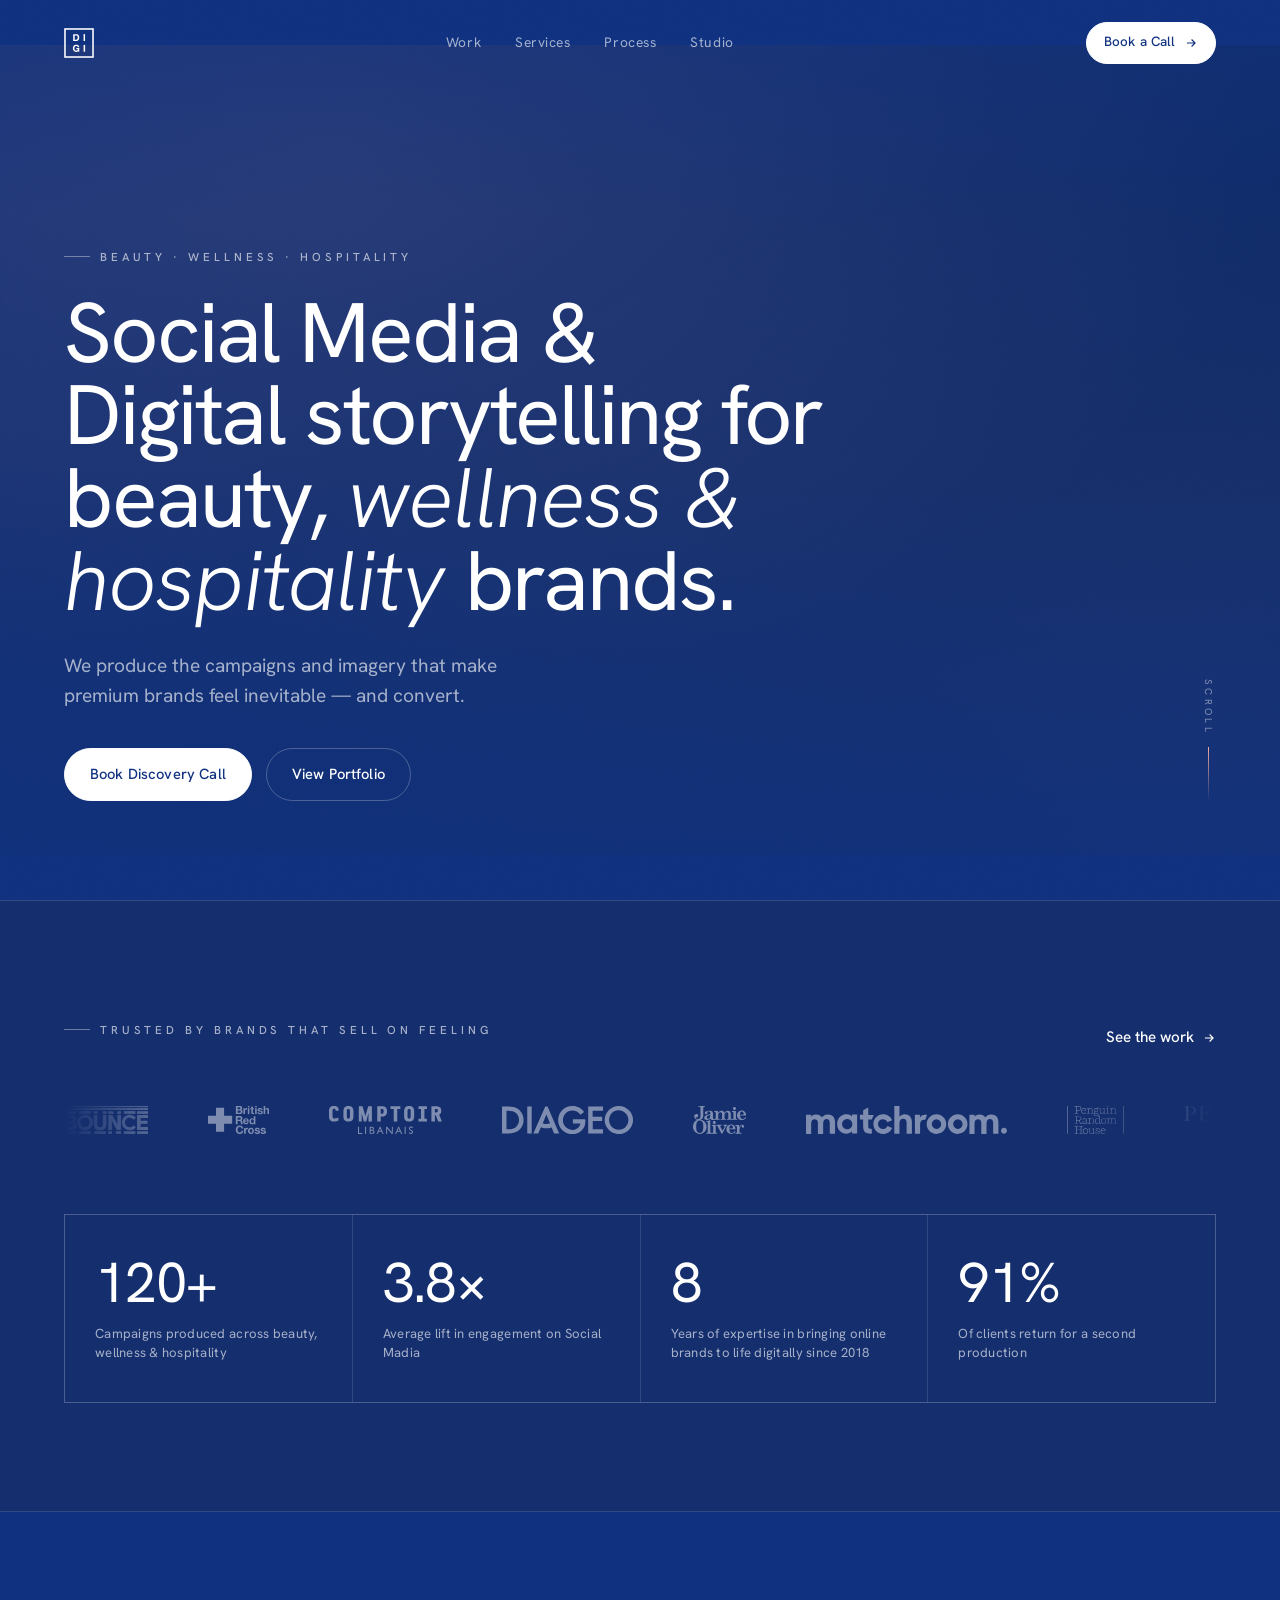
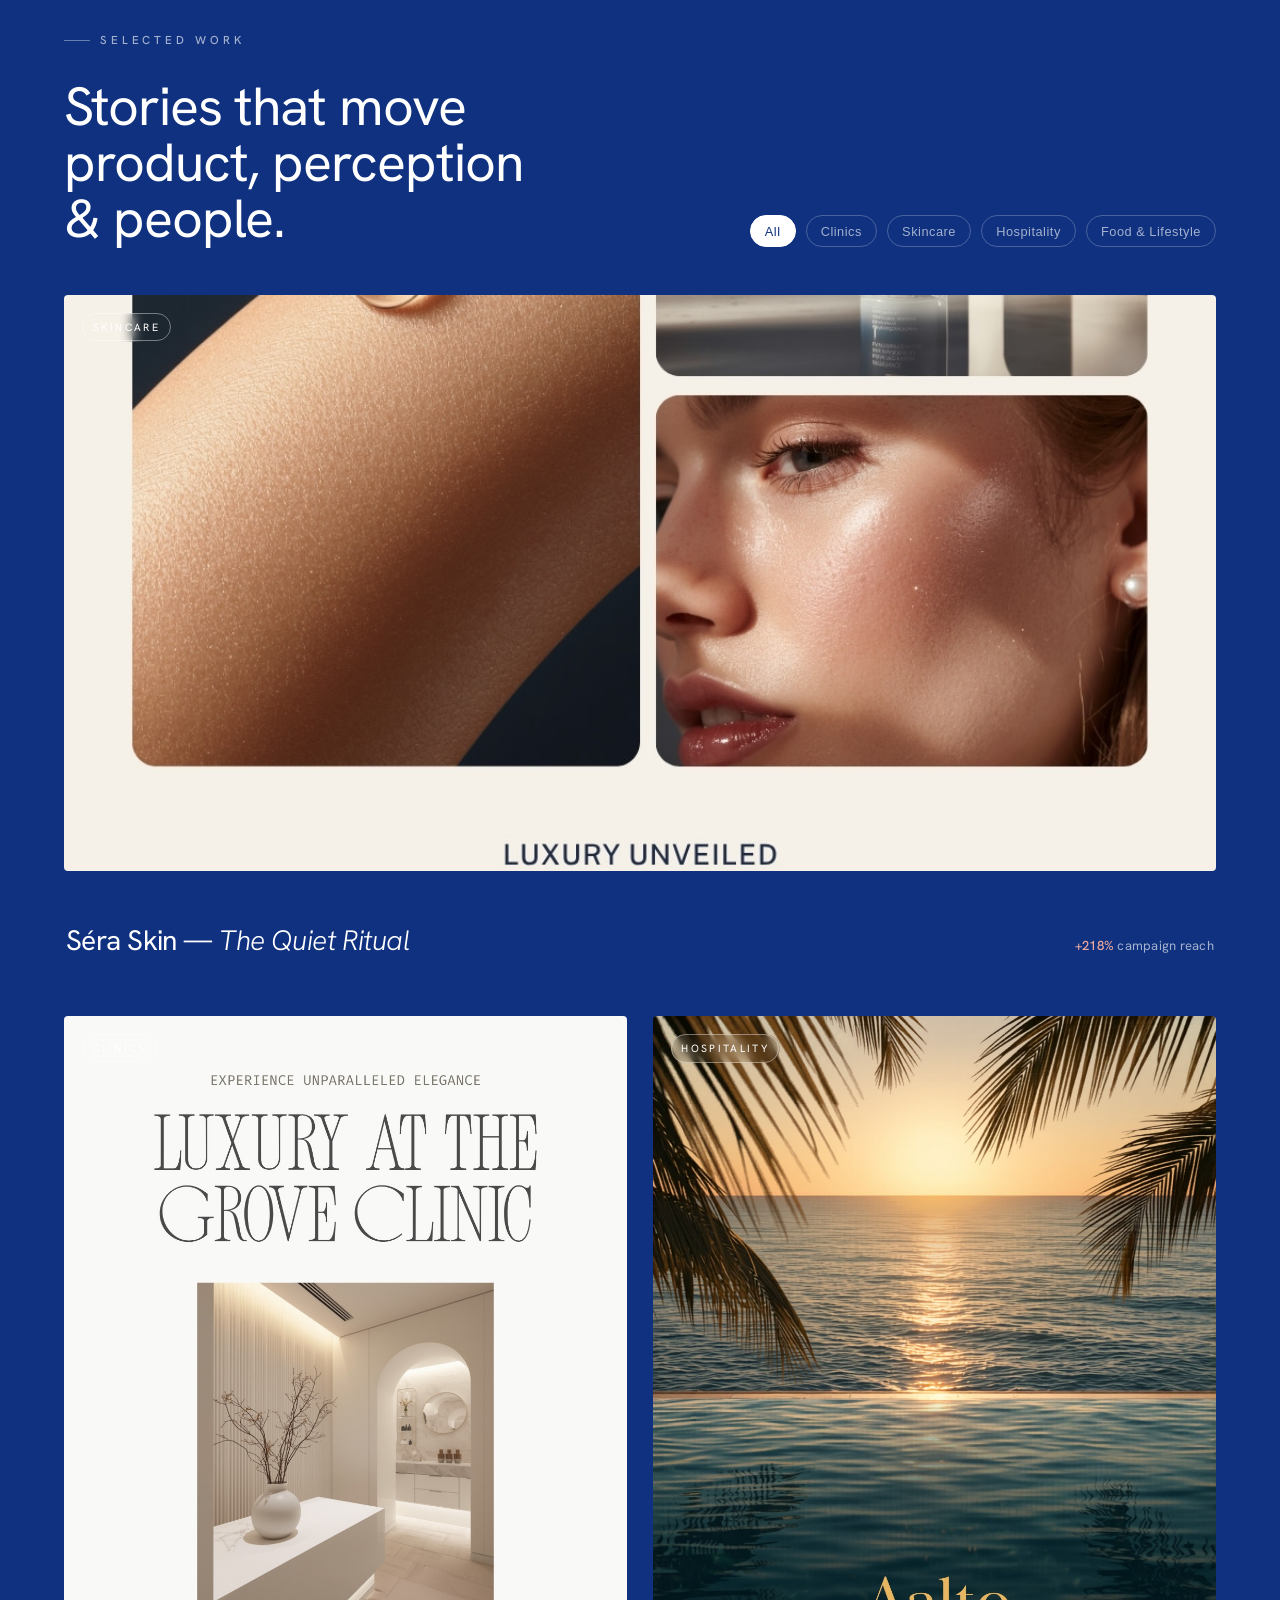
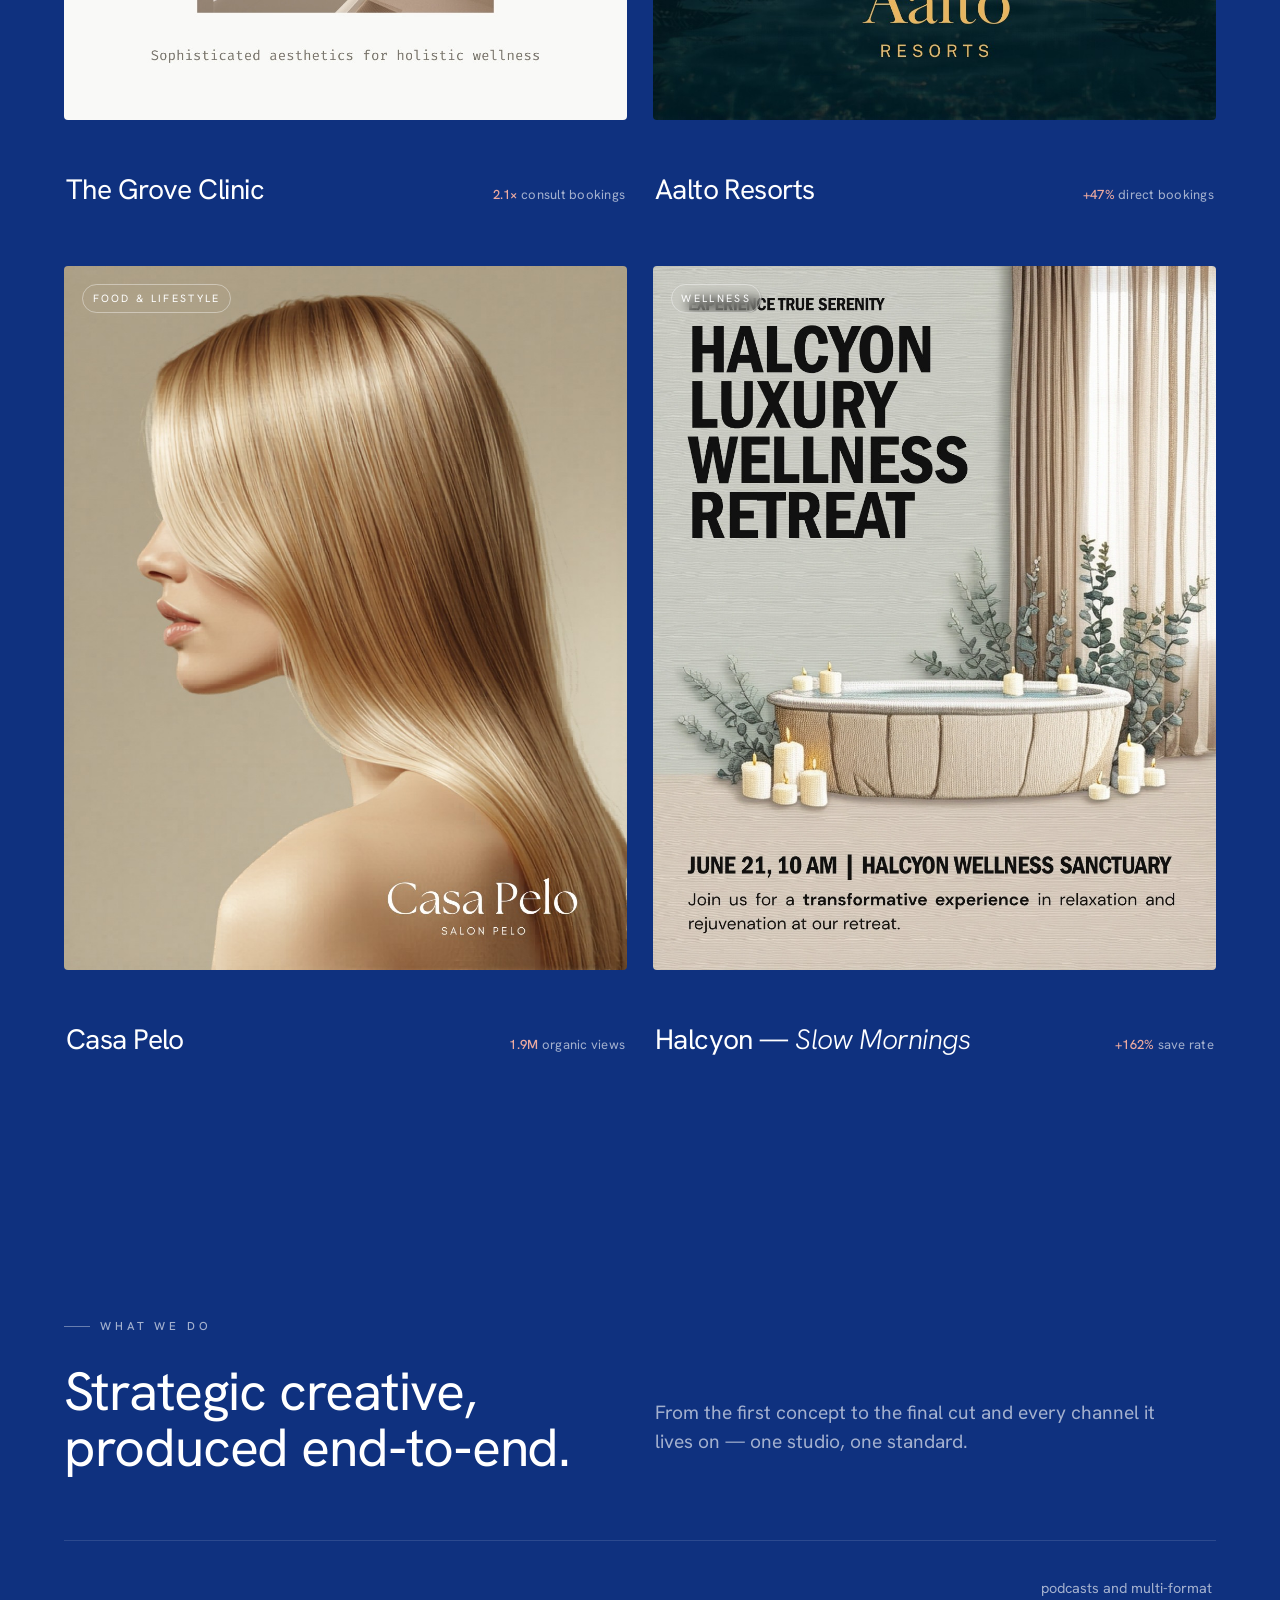
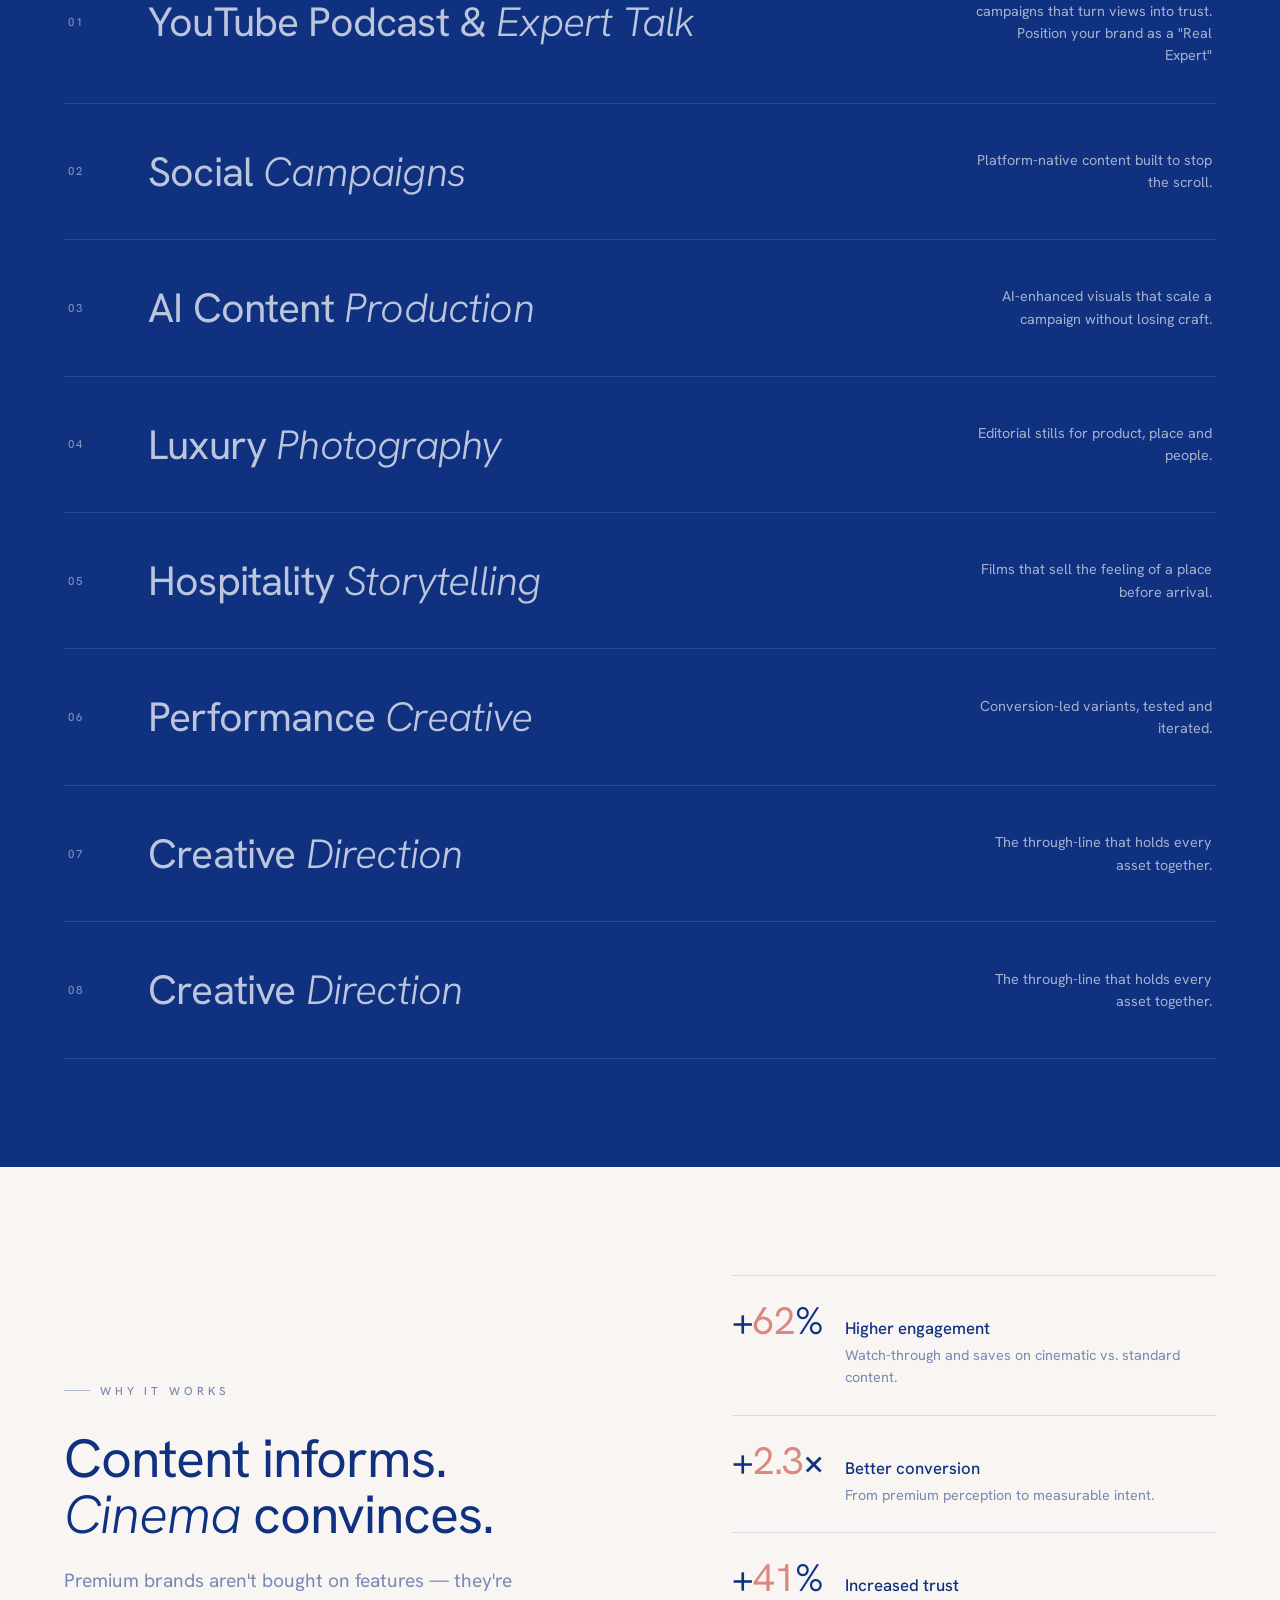
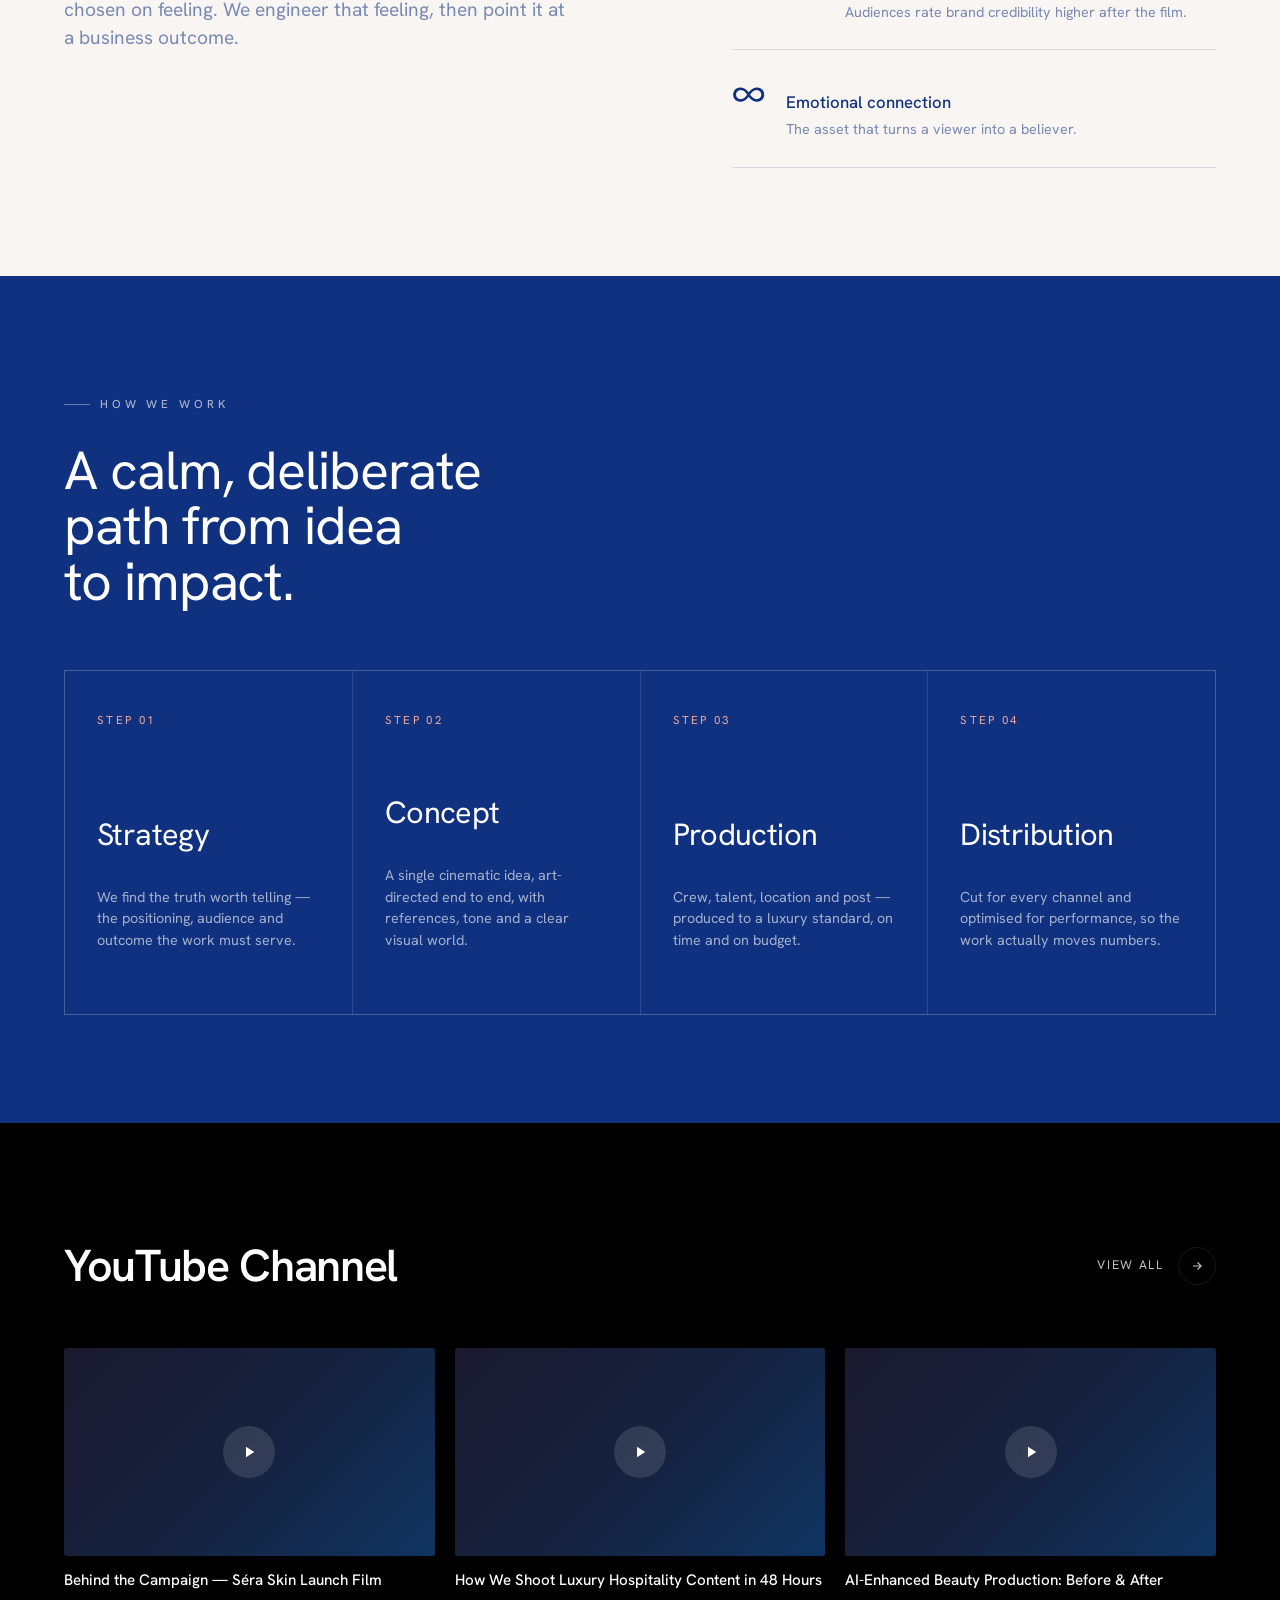
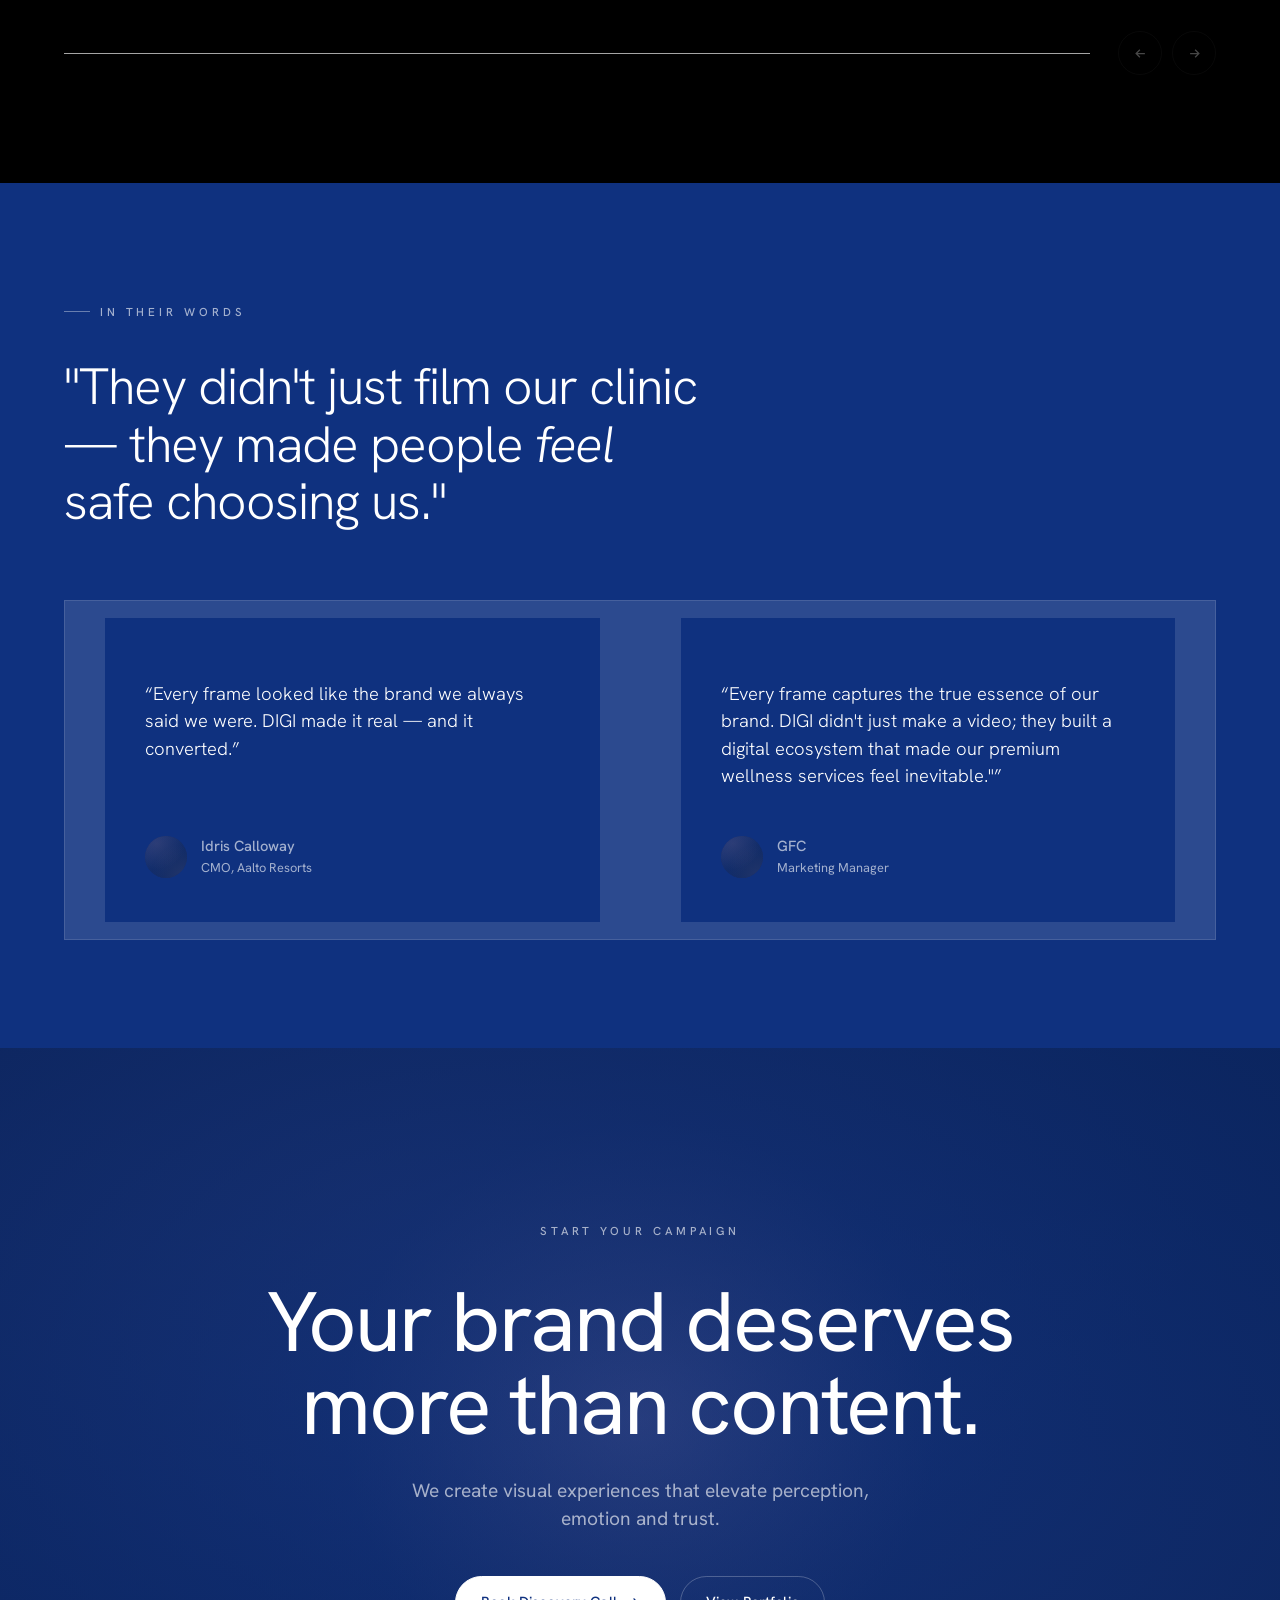
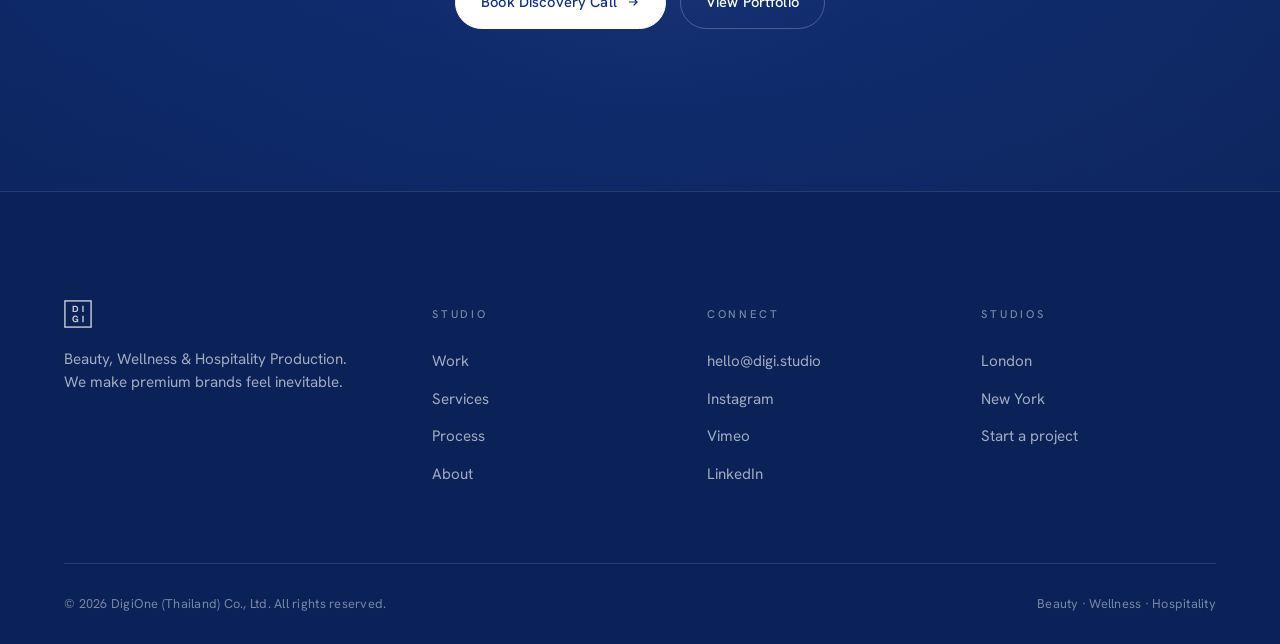
==== commit 47e635cf: "feat: add YouTube Channel section below Process with slider Horizontal 3-card carousel with prev/nex" ====
--- a/index.html
+++ b/index.html
@@ -351,6 +351,35 @@
 @media (max-width: 860px) { .proc__grid { grid-template-columns: 1fr 1fr; } .proc__step { min-height: 220px; } }
 @media (max-width: 520px) { .proc__grid { grid-template-columns: 1fr; } }
 
+/* ══════════ YOUTUBE ══════════ */
+.yt { background: #000; }
+.yt__head { display: flex; align-items: center; justify-content: space-between; margin-bottom: 48px; gap: 24px; }
+.yt__title { font-size: clamp(1.8rem, 3.5vw, 2.8rem); font-weight: 600; letter-spacing: -0.03em; margin: 0; }
+.yt__viewall { display: flex; align-items: center; gap: 14px; font-size: 0.78rem; letter-spacing: 0.14em; text-transform: uppercase; color: var(--on-dark); text-decoration: none; white-space: nowrap; opacity: 0.75; transition: opacity 0.3s var(--ease); flex-shrink: 0; }
+.yt__viewall:hover { opacity: 1; }
+.yt__viewall-icon { width: 38px; height: 38px; border: 1px solid var(--line-dark); border-radius: 50%; display: flex; align-items: center; justify-content: center; flex-shrink: 0; transition: border-color 0.3s; }
+.yt__viewall:hover .yt__viewall-icon { border-color: var(--line-dark-2); }
+.yt__track-wrap { overflow: hidden; }
+.yt__track { display: flex; gap: 20px; transition: transform 0.5s var(--ease); will-change: transform; }
+.yt__card { flex: 0 0 calc((100% - 40px) / 3); min-width: 0; text-decoration: none; color: inherit; display: block; }
+.yt__thumb { position: relative; aspect-ratio: 16/9; overflow: hidden; border-radius: 3px; background: #111; }
+.yt__thumb img { width: 100%; height: 100%; object-fit: cover; display: block; transition: transform 0.7s var(--ease); }
+.yt__card:hover .yt__thumb img { transform: scale(1.04); }
+.yt__thumb-fallback { position: absolute; inset: 0; background: linear-gradient(135deg, #1a1a2e 0%, #16213e 50%, #0f3460 100%); }
+.yt__play { position: absolute; inset: 0; display: flex; align-items: center; justify-content: center; z-index: 1; }
+.yt__play-btn { width: 52px; height: 52px; background: rgba(255,255,255,0.12); backdrop-filter: blur(8px); -webkit-backdrop-filter: blur(8px); border-radius: 50%; display: flex; align-items: center; justify-content: center; transition: background 0.3s var(--ease), transform 0.3s var(--ease); }
+.yt__card:hover .yt__play-btn { background: rgba(255,255,255,0.22); transform: scale(1.08); }
+.yt__card-title { margin: 14px 0 0; font-size: 0.95rem; font-weight: 500; line-height: 1.35; color: var(--on-dark); }
+.yt__footer { display: flex; align-items: center; justify-content: space-between; margin-top: 40px; }
+.yt__bar { flex: 1; height: 1px; background: var(--line-dark); margin-right: 28px; position: relative; overflow: hidden; }
+.yt__bar-fill { position: absolute; left: 0; top: 0; height: 100%; background: rgba(255,255,255,0.6); transition: width 0.45s var(--ease); width: 0%; }
+.yt__nav { display: flex; gap: 10px; }
+.yt__btn { width: 44px; height: 44px; border: 1px solid var(--line-dark); border-radius: 50%; background: transparent; color: var(--on-dark); display: flex; align-items: center; justify-content: center; cursor: pointer; transition: background 0.3s, border-color 0.3s; padding: 0; }
+.yt__btn:hover:not(:disabled) { background: rgba(255,255,255,0.08); border-color: var(--line-dark-2); }
+.yt__btn:disabled { opacity: 0.28; cursor: default; }
+@media (max-width: 860px) { .yt__card { flex: 0 0 calc((100% - 20px) / 2); } }
+@media (max-width: 520px) { .yt__card { flex: 0 0 82%; } .yt__head { flex-wrap: wrap; } }
+
 /* ══════════ TESTIMONIALS ══════════ */
 .quote__feature { max-width: 22ch; }
 .quote__big { font-size: clamp(1.8rem, 4vw, 3.4rem); font-weight: 300; line-height: 1.12; letter-spacing: -0.02em; }
@@ -638,6 +667,35 @@
         <div class="proc__step" data-reveal data-delay="1"><div class="proc__num">STEP 02</div><div class="proc__name">Concept</div><p class="proc__txt">A single cinematic idea, art-directed end to end, with references, tone and a clear visual world.</p></div>
         <div class="proc__step" data-reveal data-delay="2"><div class="proc__num">STEP 03</div><div class="proc__name">Production</div><p class="proc__txt">Crew, talent, location and post — produced to a luxury standard, on time and on budget.</p></div>
         <div class="proc__step" data-reveal data-delay="3"><div class="proc__num">STEP 04</div><div class="proc__name">Distribution</div><p class="proc__txt">Cut for every channel and optimised for performance, so the work actually moves numbers.</p></div>
+      </div>
+    </div>
+  </section>
+
+  <!-- ════════════════ YOUTUBE CHANNEL ════════════════ -->
+  <section class="yt sec-pad" id="youtube">
+    <div class="wrap">
+      <div class="yt__head" data-reveal>
+        <h2 class="yt__title" data-cms="youtube.heading">YouTube Channel</h2>
+        <a class="yt__viewall" id="yt-viewall" href="https://www.youtube.com" target="_blank" rel="noopener">
+          VIEW ALL
+          <span class="yt__viewall-icon">
+            <svg width="14" height="14" viewBox="0 0 24 24" fill="none" stroke="currentColor" stroke-width="2"><path d="M5 12h14M13 6l6 6-6 6"/></svg>
+          </span>
+        </a>
+      </div>
+      <div class="yt__track-wrap" data-reveal data-delay="1">
+        <div class="yt__track" id="yt-track"></div>
+      </div>
+      <div class="yt__footer" data-reveal data-delay="2">
+        <div class="yt__bar"><div class="yt__bar-fill" id="yt-bar-fill"></div></div>
+        <div class="yt__nav">
+          <button class="yt__btn" id="yt-prev" aria-label="Previous">
+            <svg width="15" height="15" viewBox="0 0 24 24" fill="none" stroke="currentColor" stroke-width="2"><path d="M19 12H5M11 6l-6 6 6 6"/></svg>
+          </button>
+          <button class="yt__btn" id="yt-next" aria-label="Next">
+            <svg width="15" height="15" viewBox="0 0 24 24" fill="none" stroke="currentColor" stroke-width="2"><path d="M5 12h14M13 6l6 6-6 6"/></svg>
+          </button>
+        </div>
       </div>
     </div>
   </section>
@@ -891,6 +949,56 @@
   }
   /* Title */
   if(c.site && c.site.title) document.title = c.site.title;
+  /* YouTube */
+  if(c.youtube) {
+    var ytViewAll = document.getElementById('yt-viewall');
+    if(ytViewAll && c.youtube.view_all_url) ytViewAll.href = c.youtube.view_all_url;
+    var ytTrack = document.getElementById('yt-track');
+    if(ytTrack && c.youtube.videos && c.youtube.videos.length) {
+      ytTrack.innerHTML = '';
+      c.youtube.videos.forEach(function(v) {
+        var a = document.createElement('a');
+        a.className = 'yt__card';
+        a.href = v.id ? 'https://www.youtube.com/watch?v=' + v.id : '#';
+        a.target = '_blank'; a.rel = 'noopener';
+        var thumbHtml = v.id
+          ? '<img src="https://i.ytimg.com/vi/' + v.id + '/maxresdefault.jpg" alt="" loading="lazy" onerror="this.style.display=\'none\'">'
+          : '';
+        a.innerHTML =
+          '<div class="yt__thumb">' +
+            '<div class="yt__thumb-fallback"></div>' +
+            thumbHtml +
+            '<div class="yt__play"><div class="yt__play-btn">' +
+              '<svg width="18" height="18" viewBox="0 0 24 24" fill="currentColor"><path d="M8 5v14l11-7z"/></svg>' +
+            '</div></div>' +
+          '</div>' +
+          '<p class="yt__card-title">' + (v.title || '') + '</p>';
+        ytTrack.appendChild(a);
+      });
+      (function() {
+        var track = document.getElementById('yt-track');
+        var fill  = document.getElementById('yt-bar-fill');
+        var prev  = document.getElementById('yt-prev');
+        var next  = document.getElementById('yt-next');
+        var idx = 0;
+        function vis() { return window.innerWidth > 860 ? 3 : window.innerWidth > 520 ? 2 : 1; }
+        function cards() { return track.querySelectorAll('.yt__card'); }
+        function update() {
+          var c = cards(); var v = vis(); var max = Math.max(0, c.length - v);
+          if(idx > max) idx = max;
+          var w = c[0] ? c[0].offsetWidth + 20 : 0;
+          track.style.transform = 'translateX(-' + (idx * w) + 'px)';
+          fill.style.width = (max === 0 ? 100 : (idx / max) * 100) + '%';
+          prev.disabled = idx === 0;
+          next.disabled = idx >= max;
+        }
+        prev.addEventListener('click', function(){ if(idx > 0){ idx--; update(); } });
+        next.addEventListener('click', function(){ var v=vis(),c=cards(),max=Math.max(0,c.length-v); if(idx < max){ idx++; update(); } });
+        window.addEventListener('resize', update);
+        update();
+      })();
+    }
+  }
 });
 </script>
 
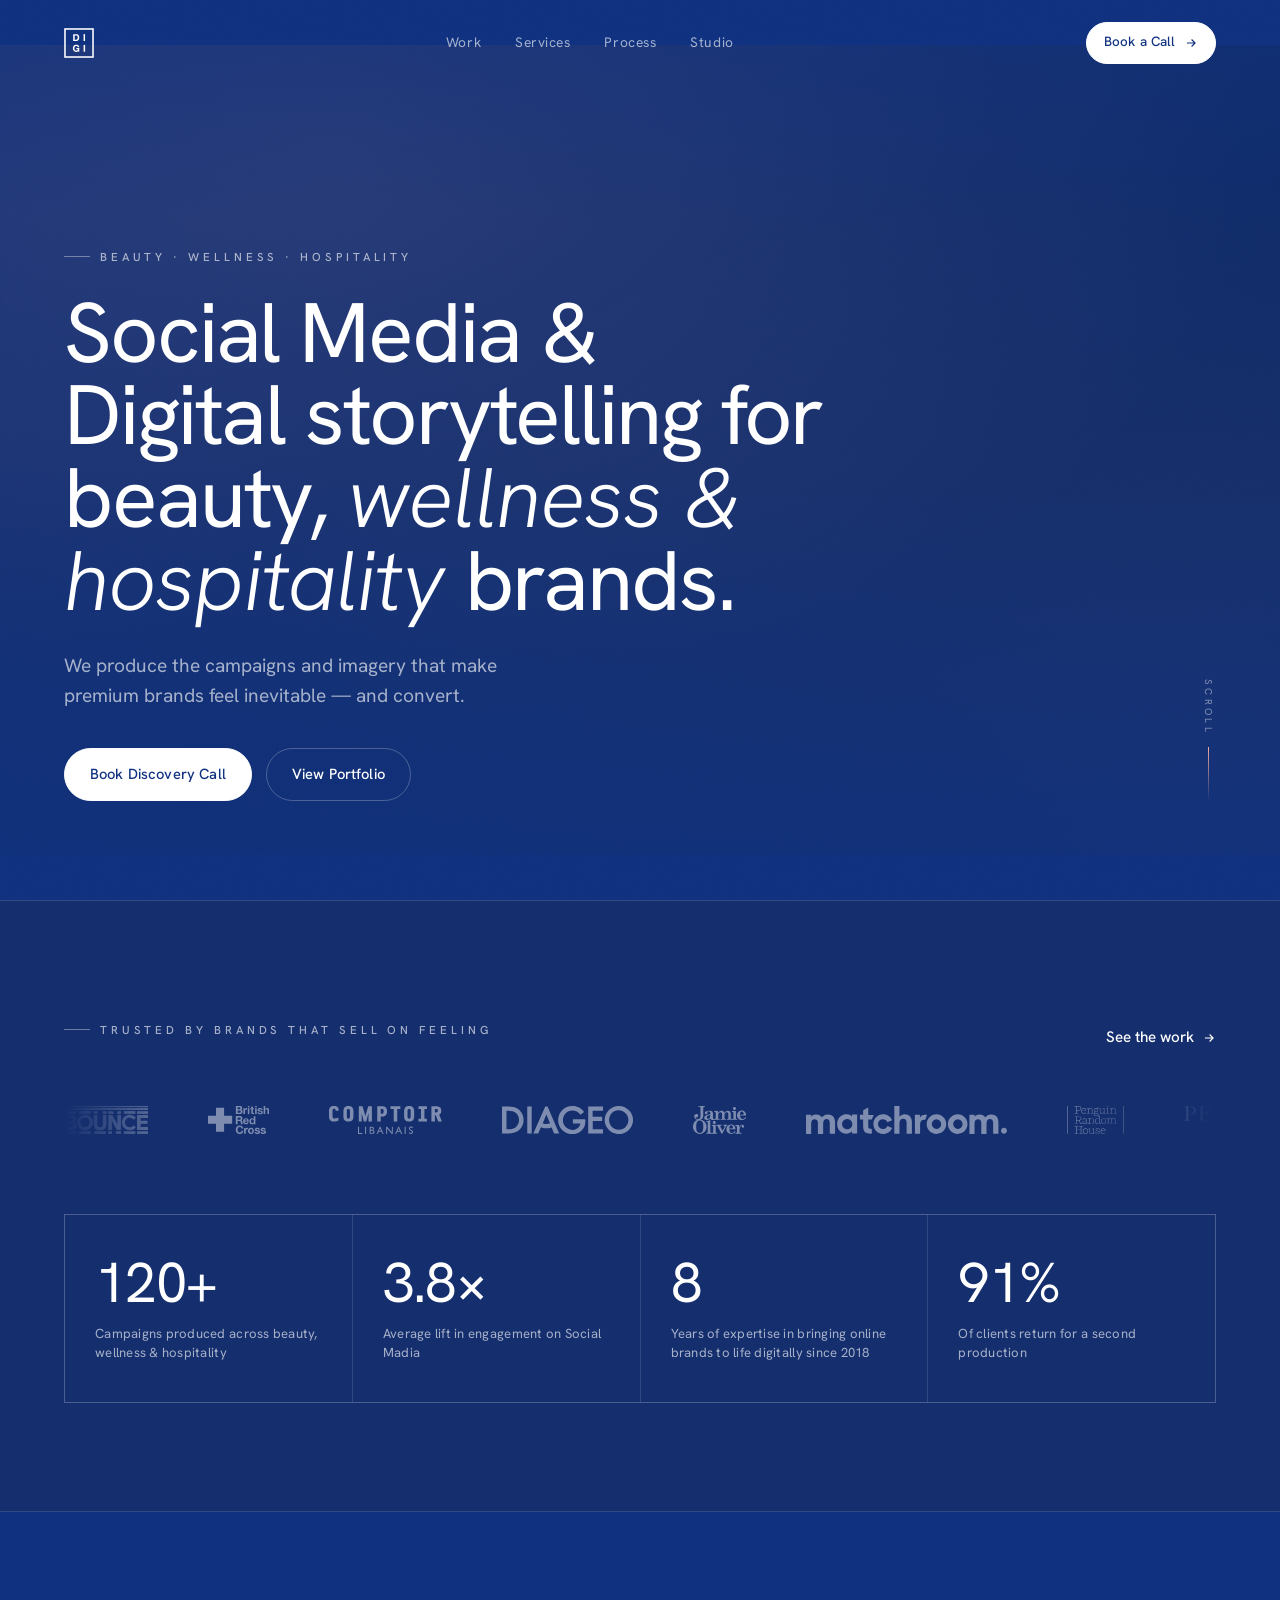
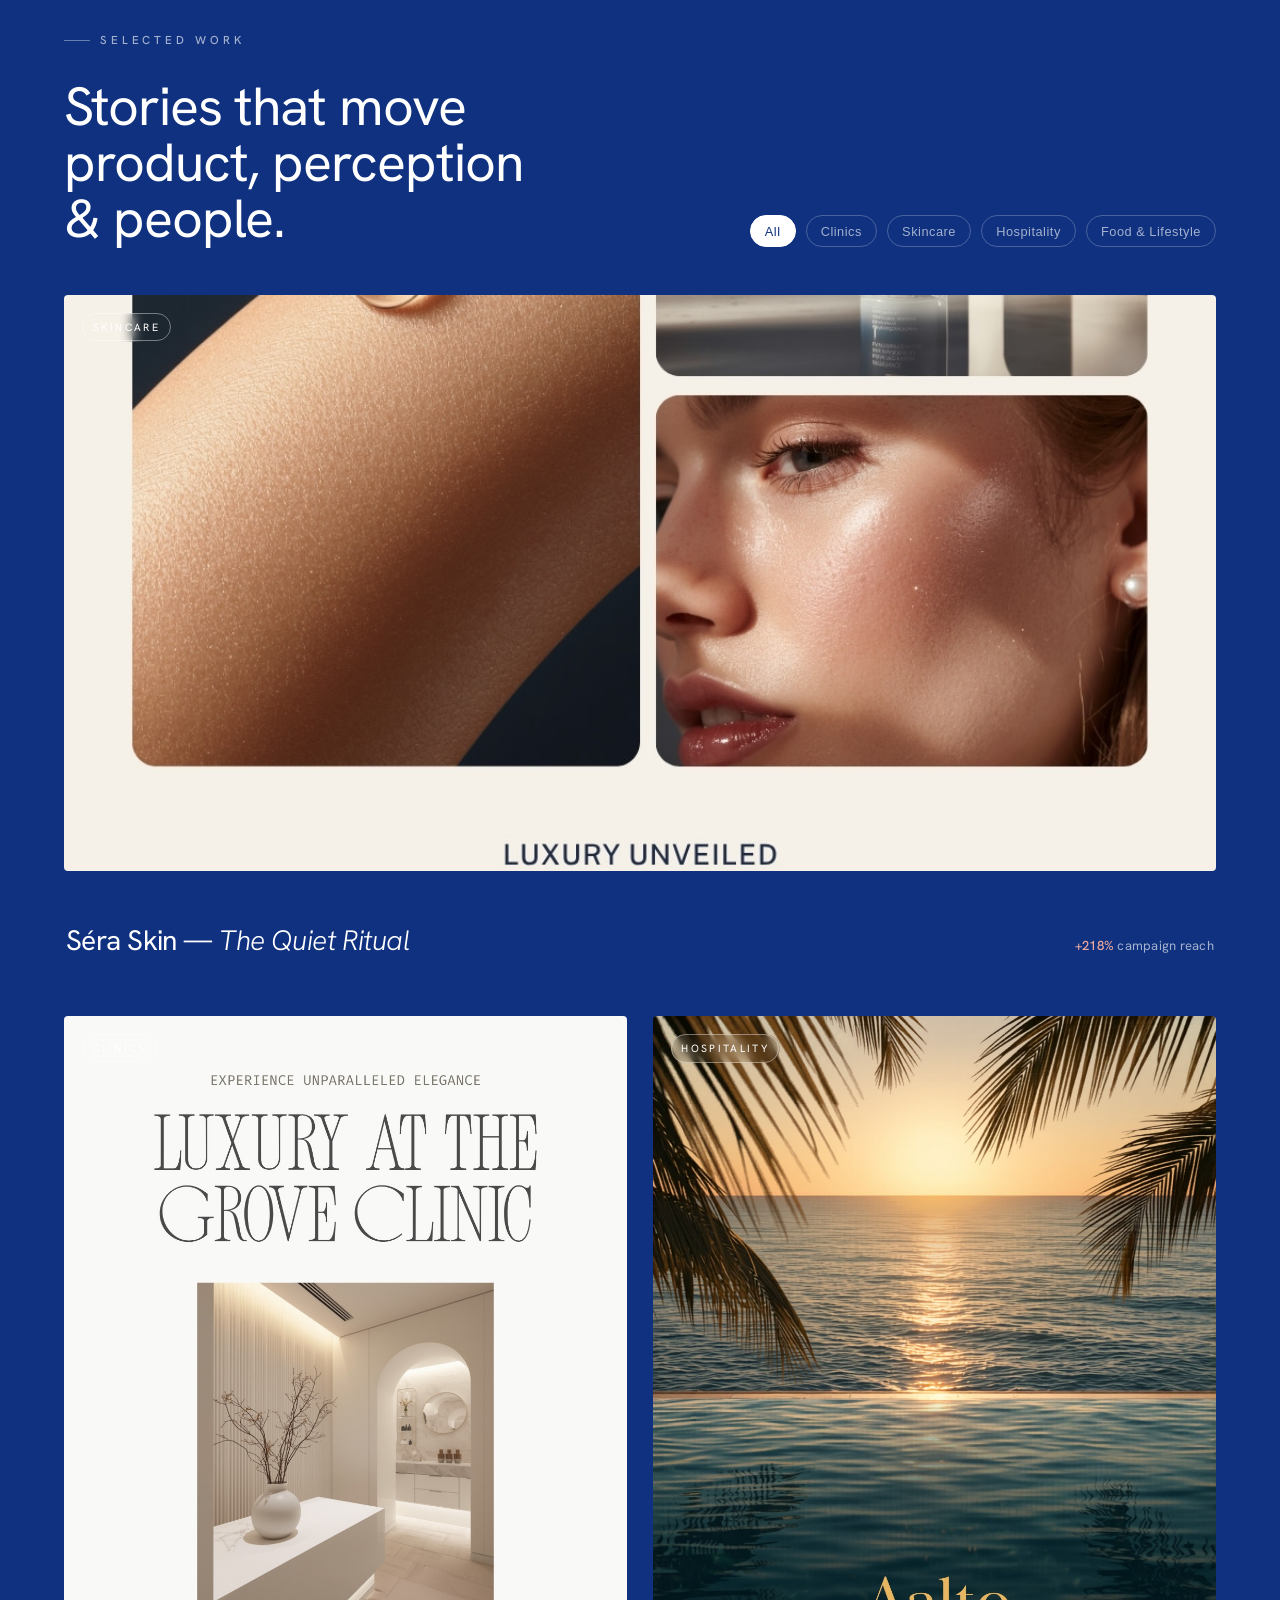
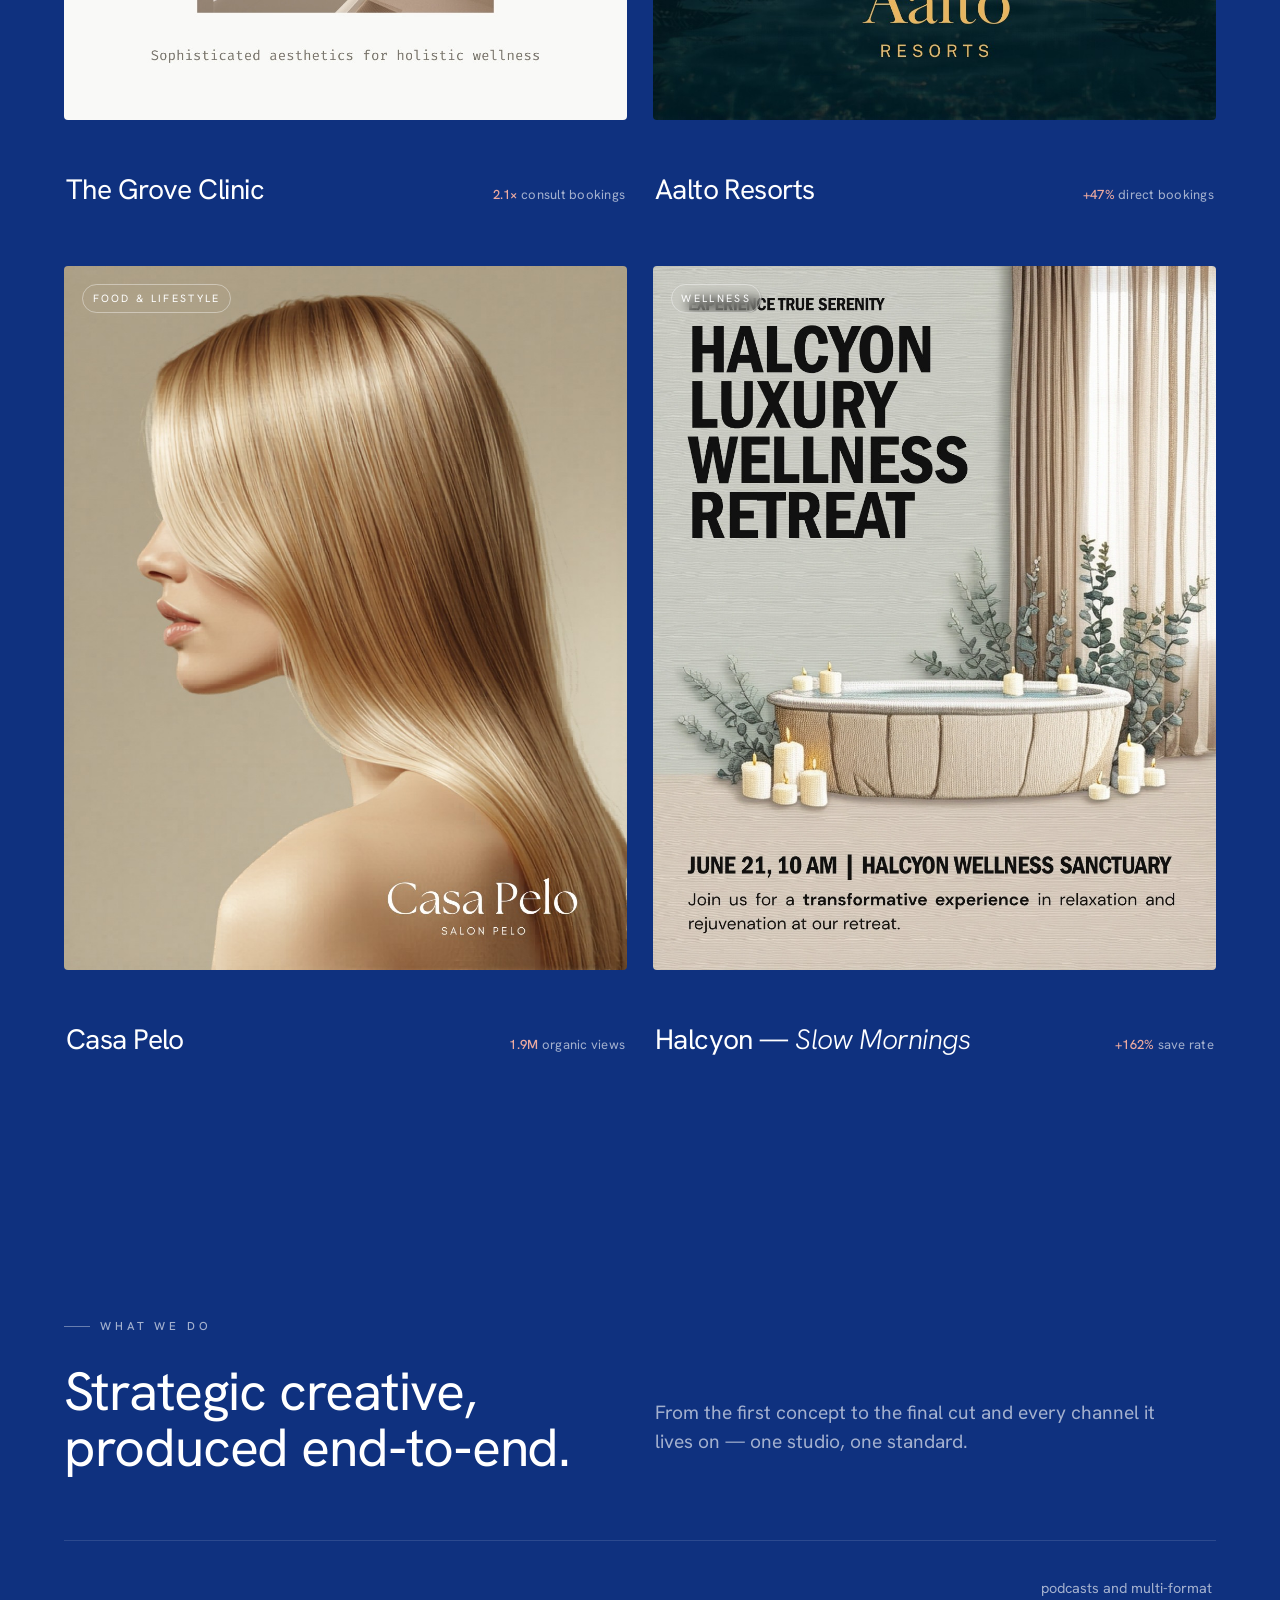
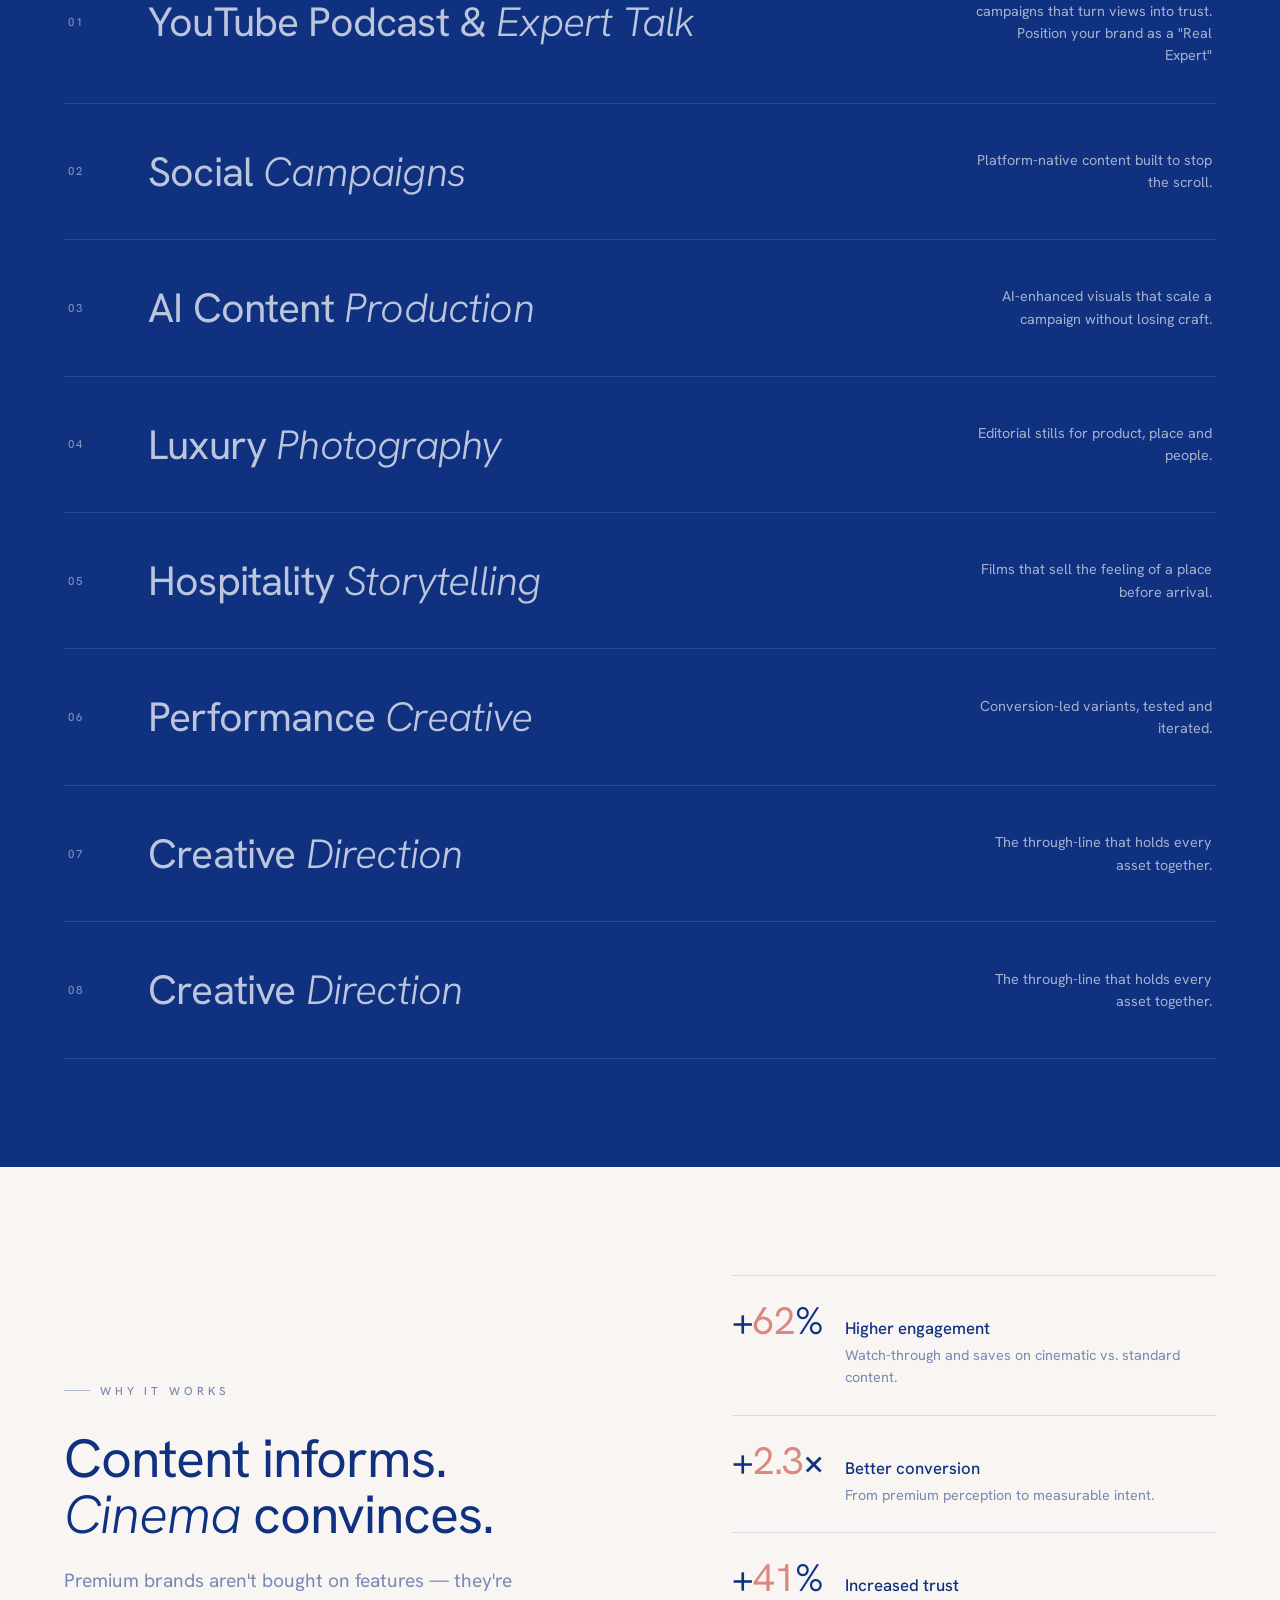
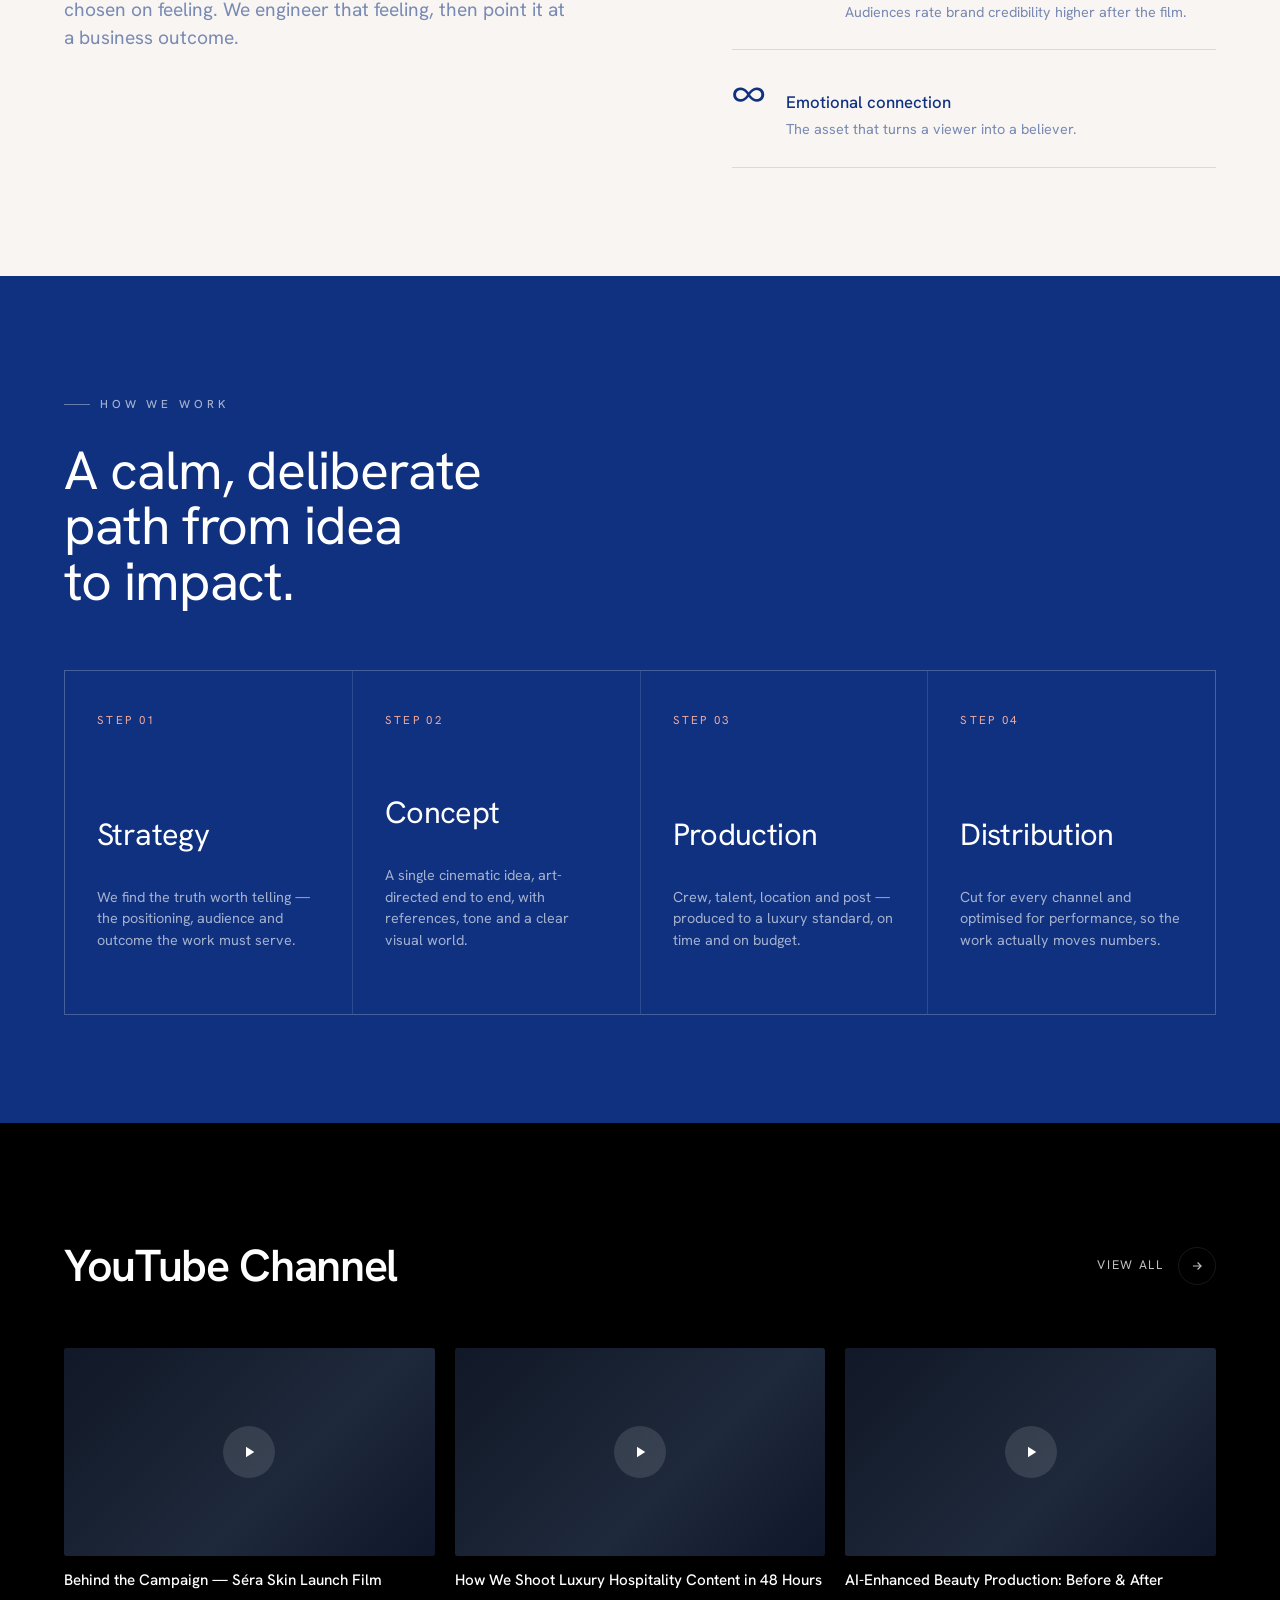
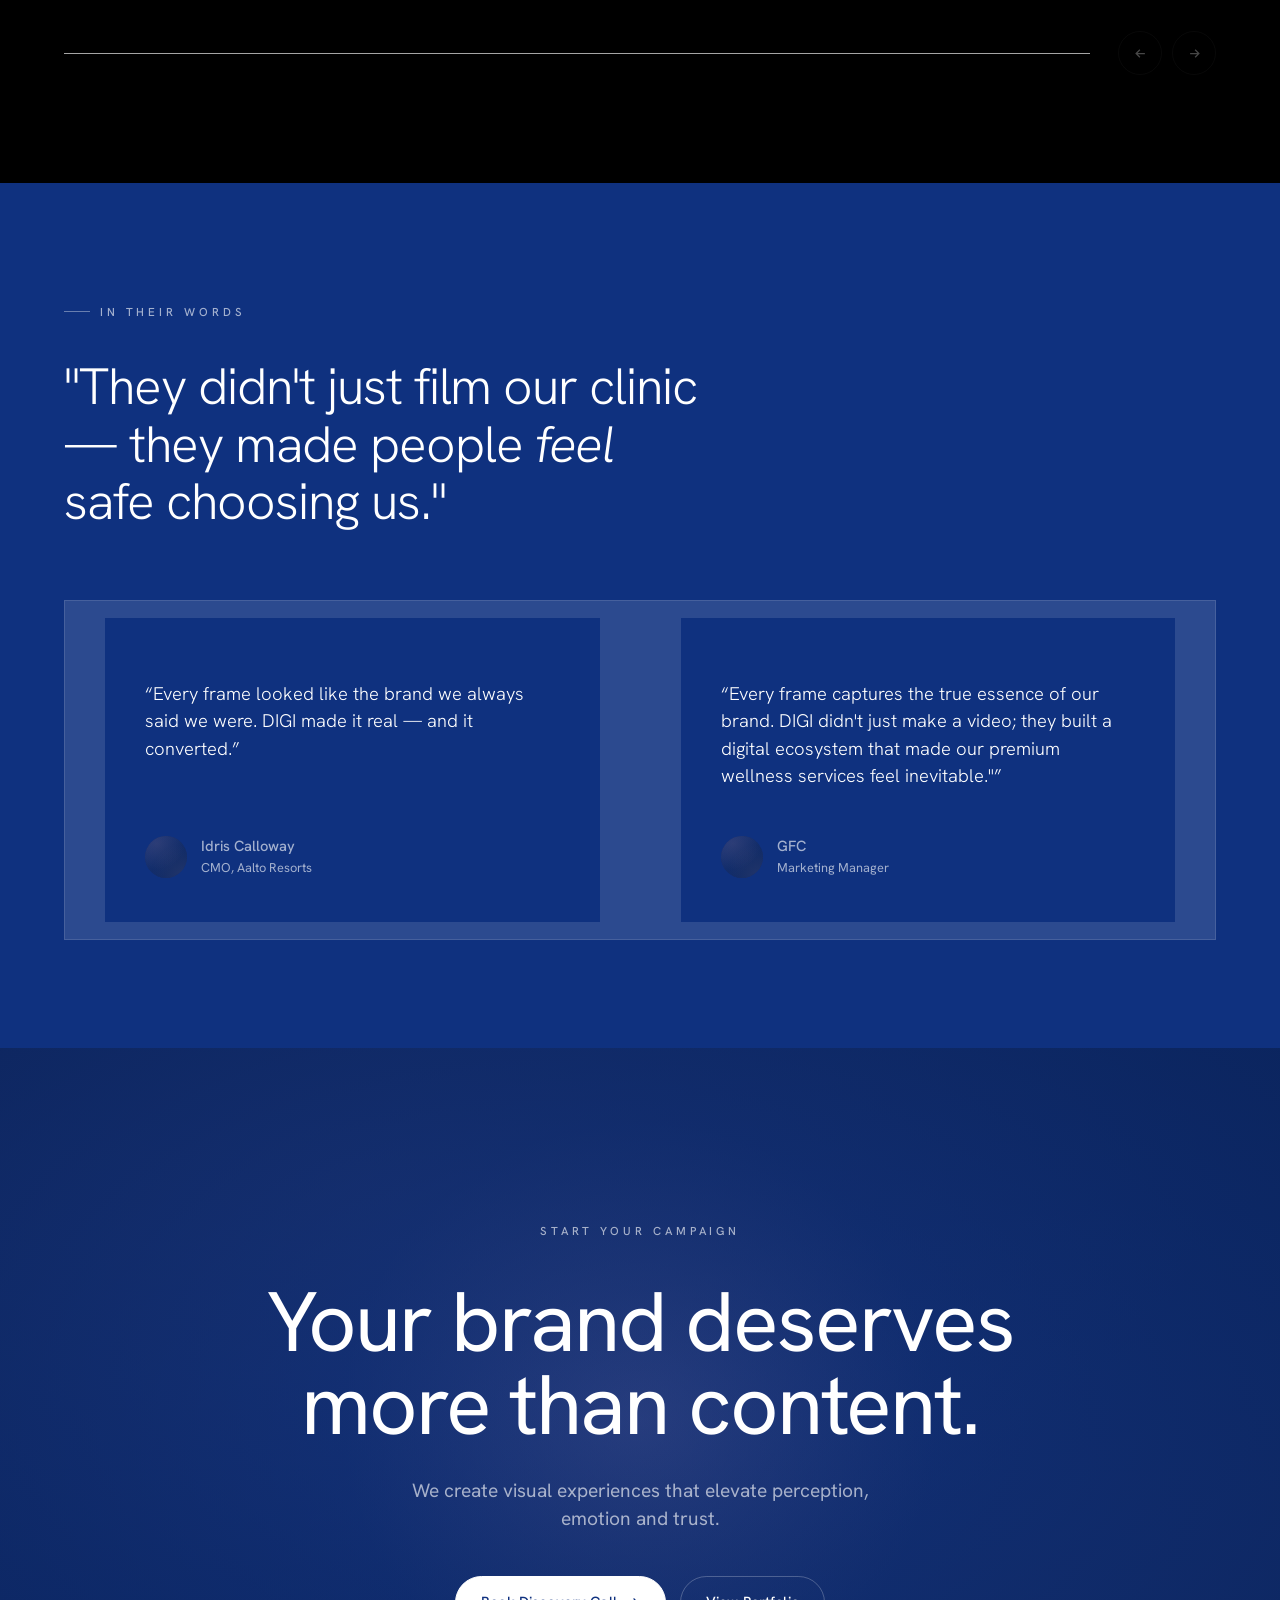
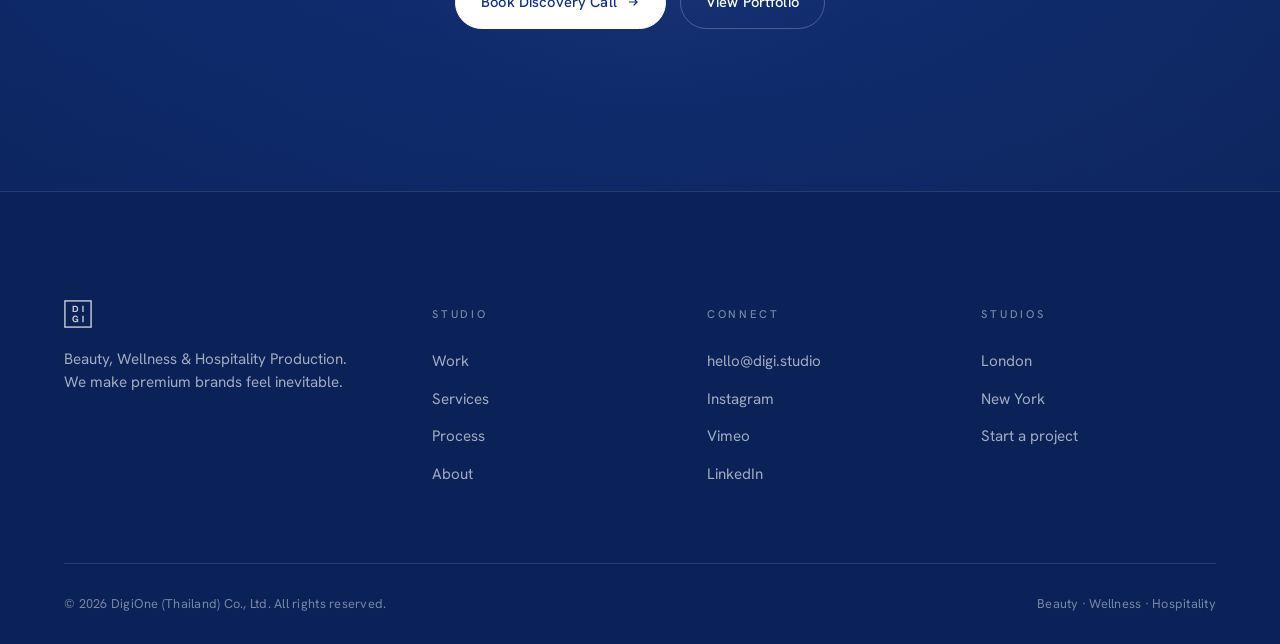
==== commit 0f398a37: "feat: add YouTube section to CMS + static placeholder cards - CMS admin: YouTube heading, view-all U" ====
--- a/index.html
+++ b/index.html
@@ -365,7 +365,9 @@
 .yt__thumb { position: relative; aspect-ratio: 16/9; overflow: hidden; border-radius: 3px; background: #111; }
 .yt__thumb img { width: 100%; height: 100%; object-fit: cover; display: block; transition: transform 0.7s var(--ease); }
 .yt__card:hover .yt__thumb img { transform: scale(1.04); }
-.yt__thumb-fallback { position: absolute; inset: 0; background: linear-gradient(135deg, #1a1a2e 0%, #16213e 50%, #0f3460 100%); }
+.yt__thumb-fallback { position: absolute; inset: 0; background: linear-gradient(135deg, #111827 0%, #1e293b 60%, #0f172a 100%); }
+.yt__empty-hint { text-align: center; padding: 56px 24px; color: rgba(255,255,255,0.2); font-size: 0.85rem; letter-spacing: 0.08em; line-height: 1.8; display: none; }
+.yt__track:empty ~ * .yt__empty-hint, .yt__track-wrap:has(.yt__track:empty) .yt__empty-hint { display: block; }
 .yt__play { position: absolute; inset: 0; display: flex; align-items: center; justify-content: center; z-index: 1; }
 .yt__play-btn { width: 52px; height: 52px; background: rgba(255,255,255,0.12); backdrop-filter: blur(8px); -webkit-backdrop-filter: blur(8px); border-radius: 50%; display: flex; align-items: center; justify-content: center; transition: background 0.3s var(--ease), transform 0.3s var(--ease); }
 .yt__card:hover .yt__play-btn { background: rgba(255,255,255,0.22); transform: scale(1.08); }
@@ -684,7 +686,11 @@
         </a>
       </div>
       <div class="yt__track-wrap" data-reveal data-delay="1">
-        <div class="yt__track" id="yt-track"></div>
+        <div class="yt__track" id="yt-track">
+          <div class="yt__card yt__card--placeholder"><div class="yt__thumb"><div class="yt__thumb-fallback"></div><div class="yt__play"><div class="yt__play-btn"><svg width="18" height="18" viewBox="0 0 24 24" fill="currentColor"><path d="M8 5v14l11-7z"/></svg></div></div></div><p class="yt__card-title">Behind the Campaign — Séra Skin Launch Film</p></div>
+          <div class="yt__card yt__card--placeholder"><div class="yt__thumb"><div class="yt__thumb-fallback" style="background:linear-gradient(135deg,#0f172a,#1e3a5f,#0c1a2e)"></div><div class="yt__play"><div class="yt__play-btn"><svg width="18" height="18" viewBox="0 0 24 24" fill="currentColor"><path d="M8 5v14l11-7z"/></svg></div></div></div><p class="yt__card-title">How We Shoot Luxury Hospitality Content in 48 Hours</p></div>
+          <div class="yt__card yt__card--placeholder"><div class="yt__thumb"><div class="yt__thumb-fallback" style="background:linear-gradient(135deg,#1a0a2e,#2d1b4e,#0d0620)"></div><div class="yt__play"><div class="yt__play-btn"><svg width="18" height="18" viewBox="0 0 24 24" fill="currentColor"><path d="M8 5v14l11-7z"/></svg></div></div></div><p class="yt__card-title">AI-Enhanced Beauty Production: Before &amp; After</p></div>
+        </div>
       </div>
       <div class="yt__footer" data-reveal data-delay="2">
         <div class="yt__bar"><div class="yt__bar-fill" id="yt-bar-fill"></div></div>
@@ -955,6 +961,7 @@
     if(ytViewAll && c.youtube.view_all_url) ytViewAll.href = c.youtube.view_all_url;
     var ytTrack = document.getElementById('yt-track');
     if(ytTrack && c.youtube.videos && c.youtube.videos.length) {
+      ytTrack.querySelectorAll('.yt__card--placeholder').forEach(function(el){ el.remove(); });
       ytTrack.innerHTML = '';
       c.youtube.videos.forEach(function(v) {
         var a = document.createElement('a');
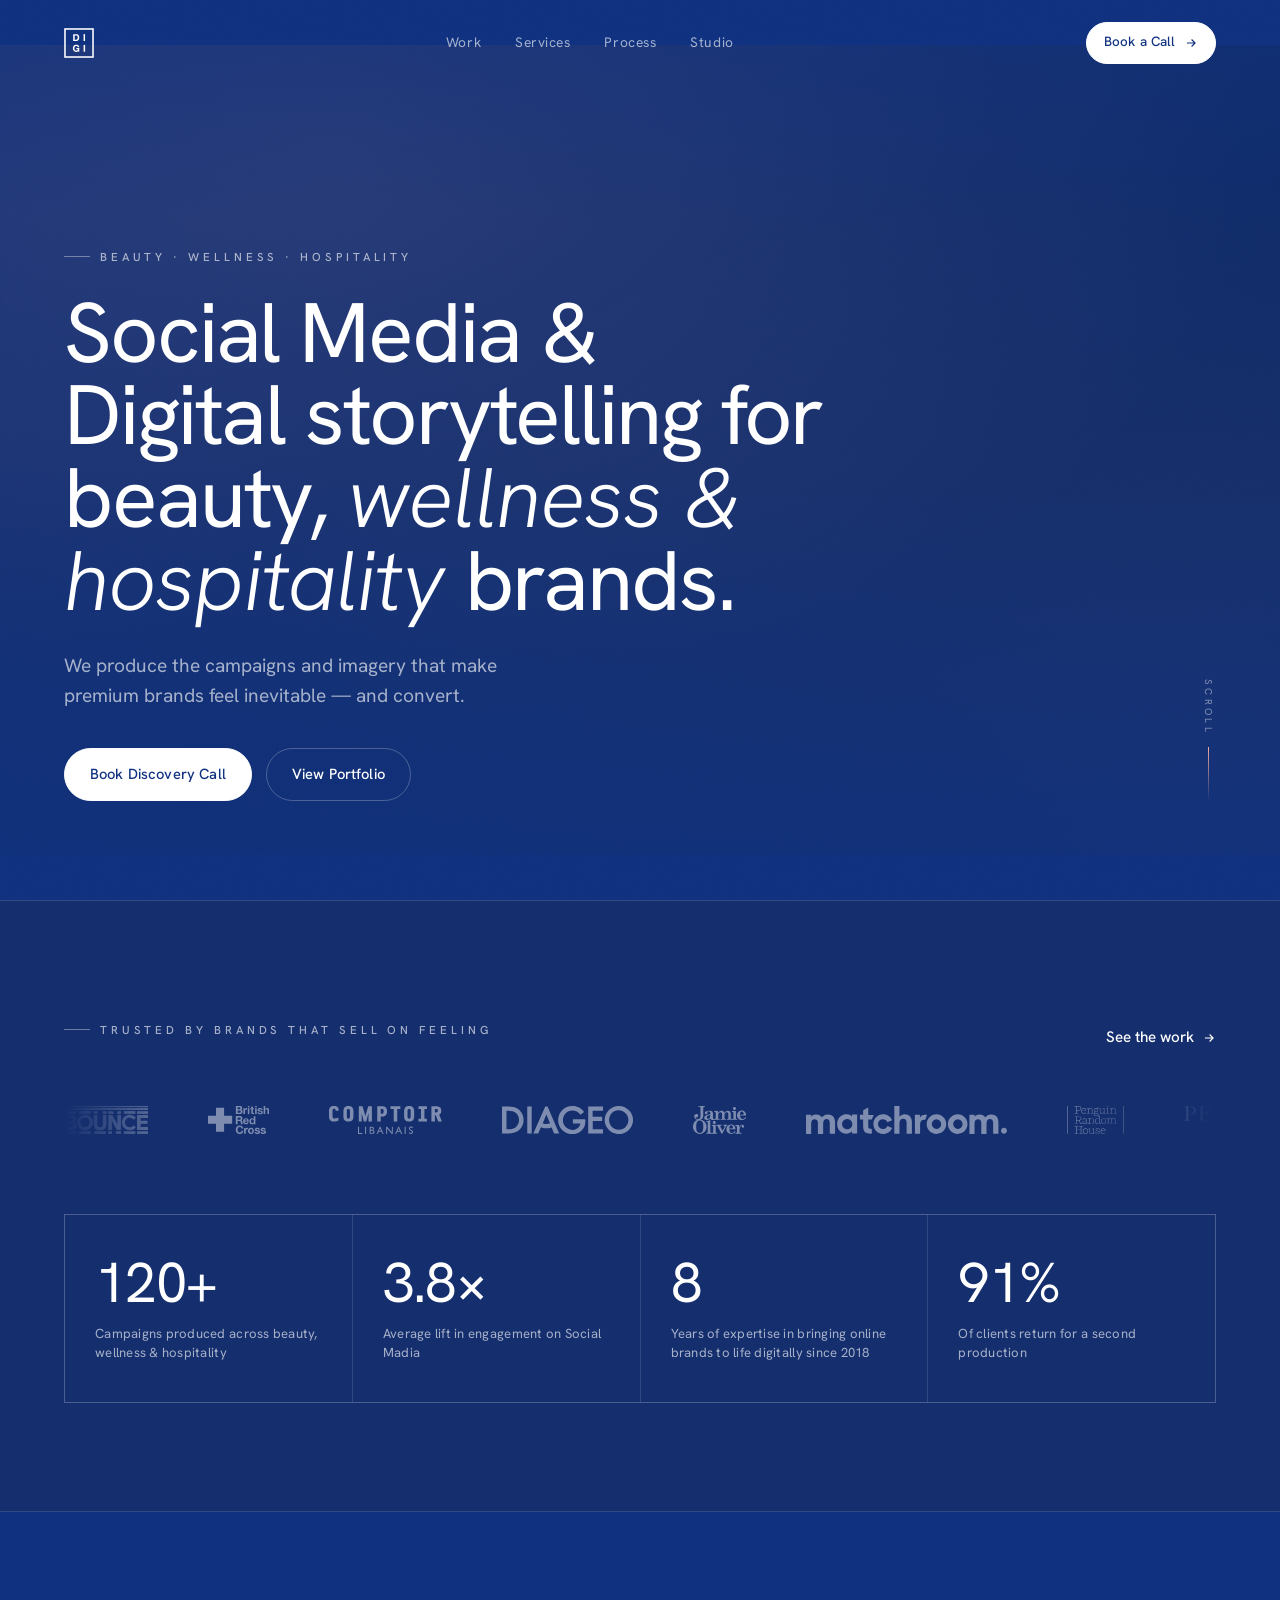
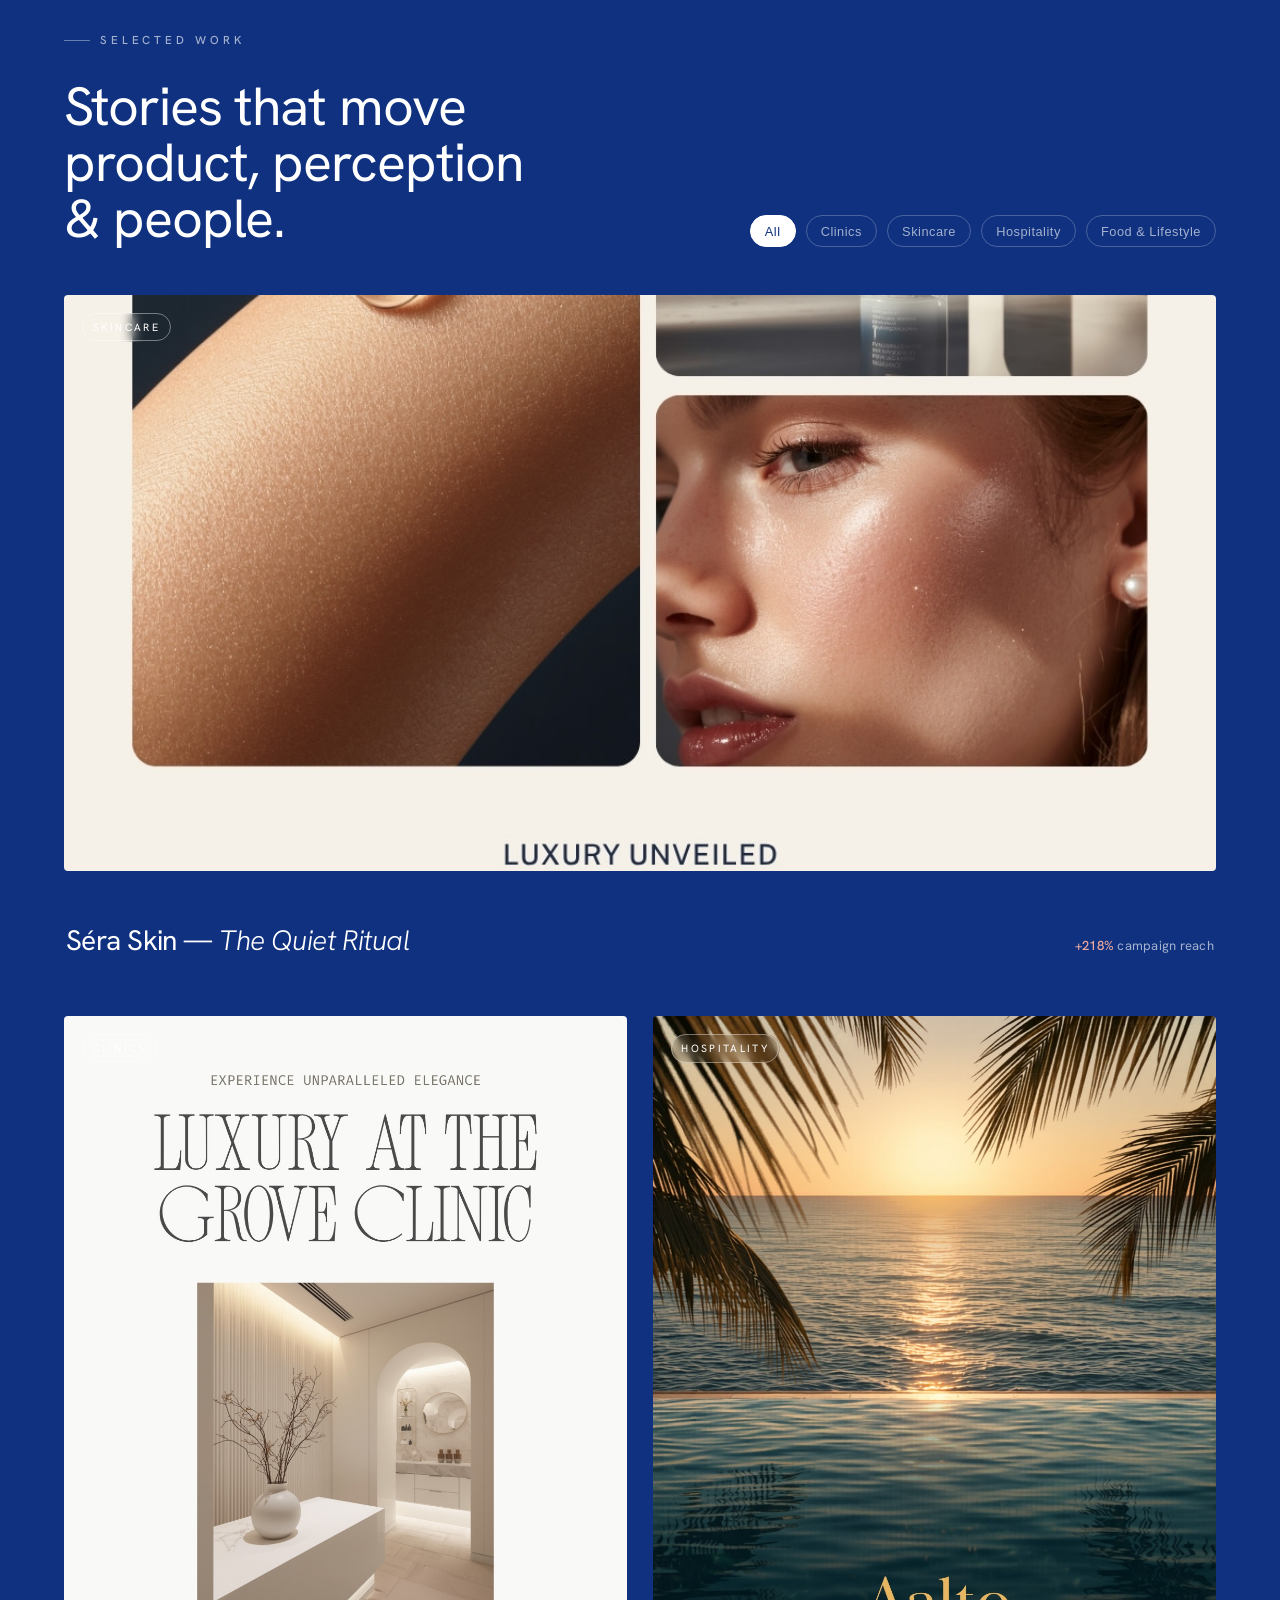
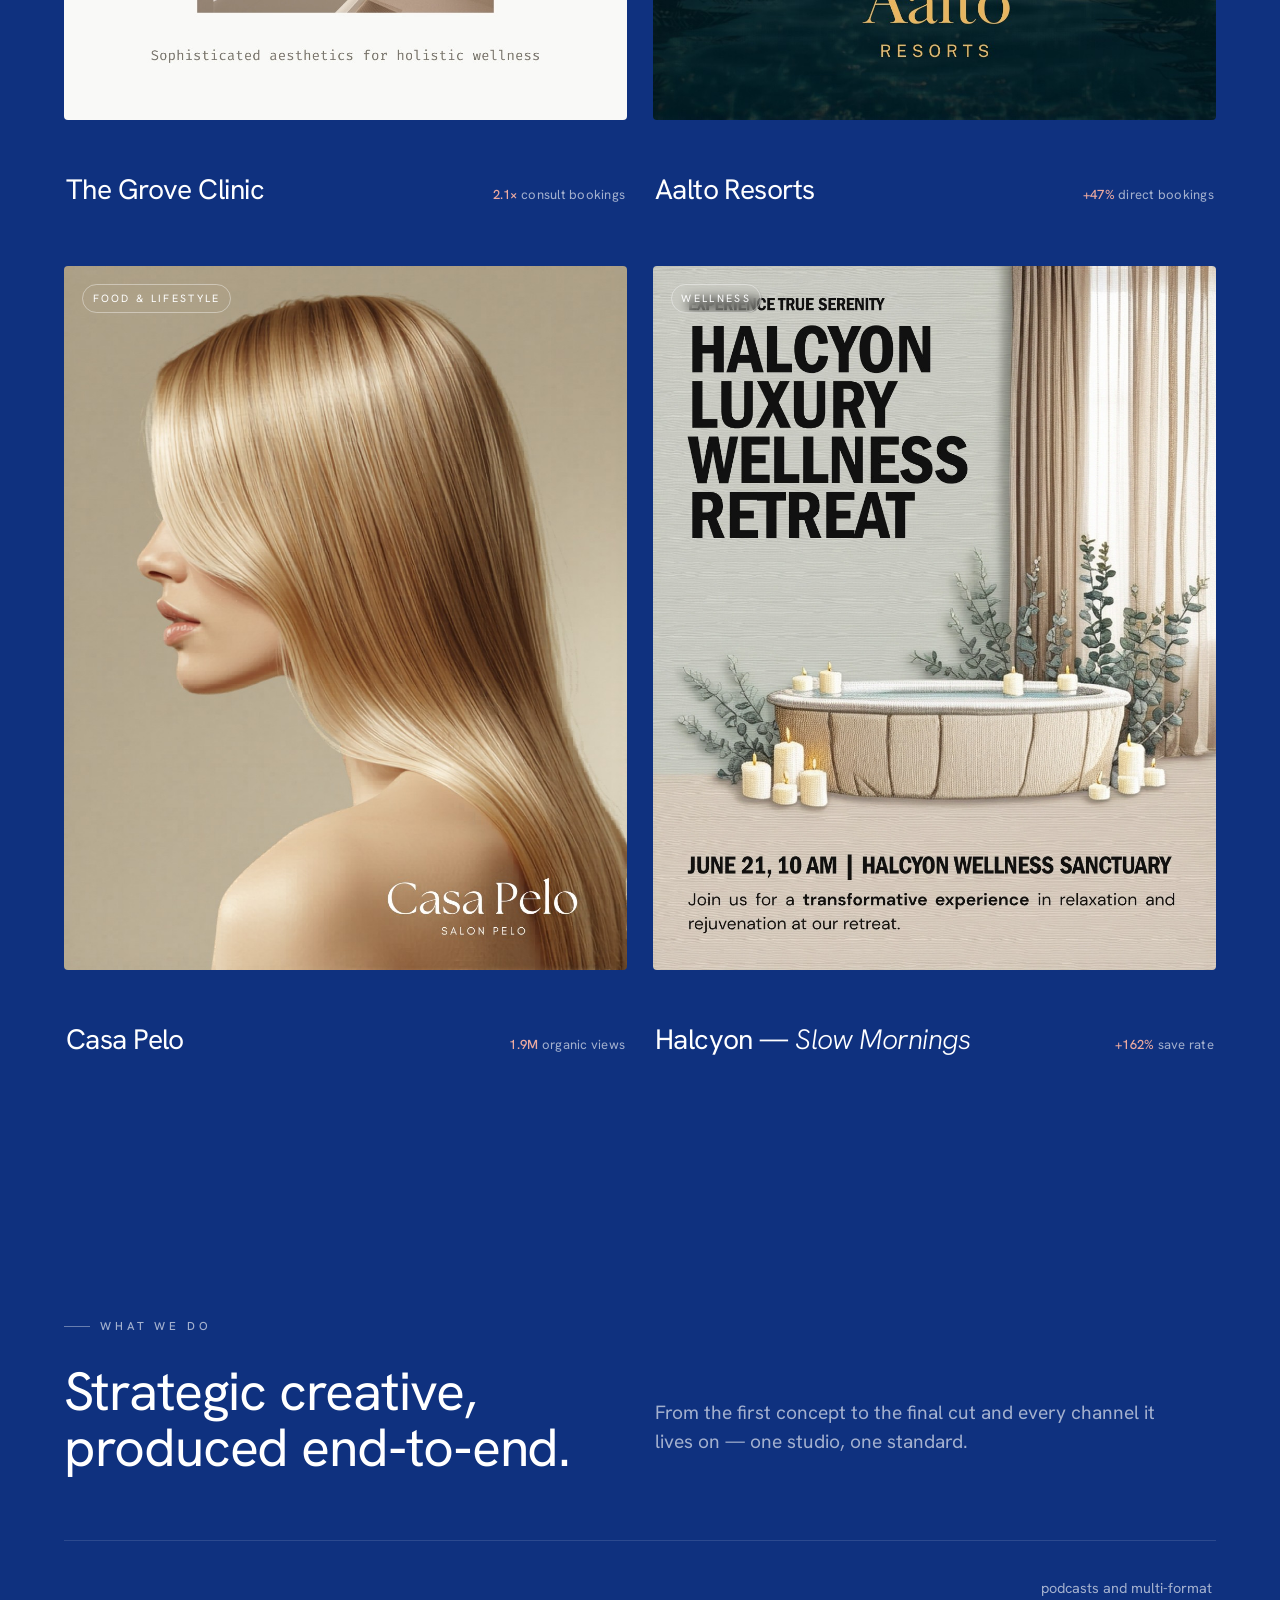
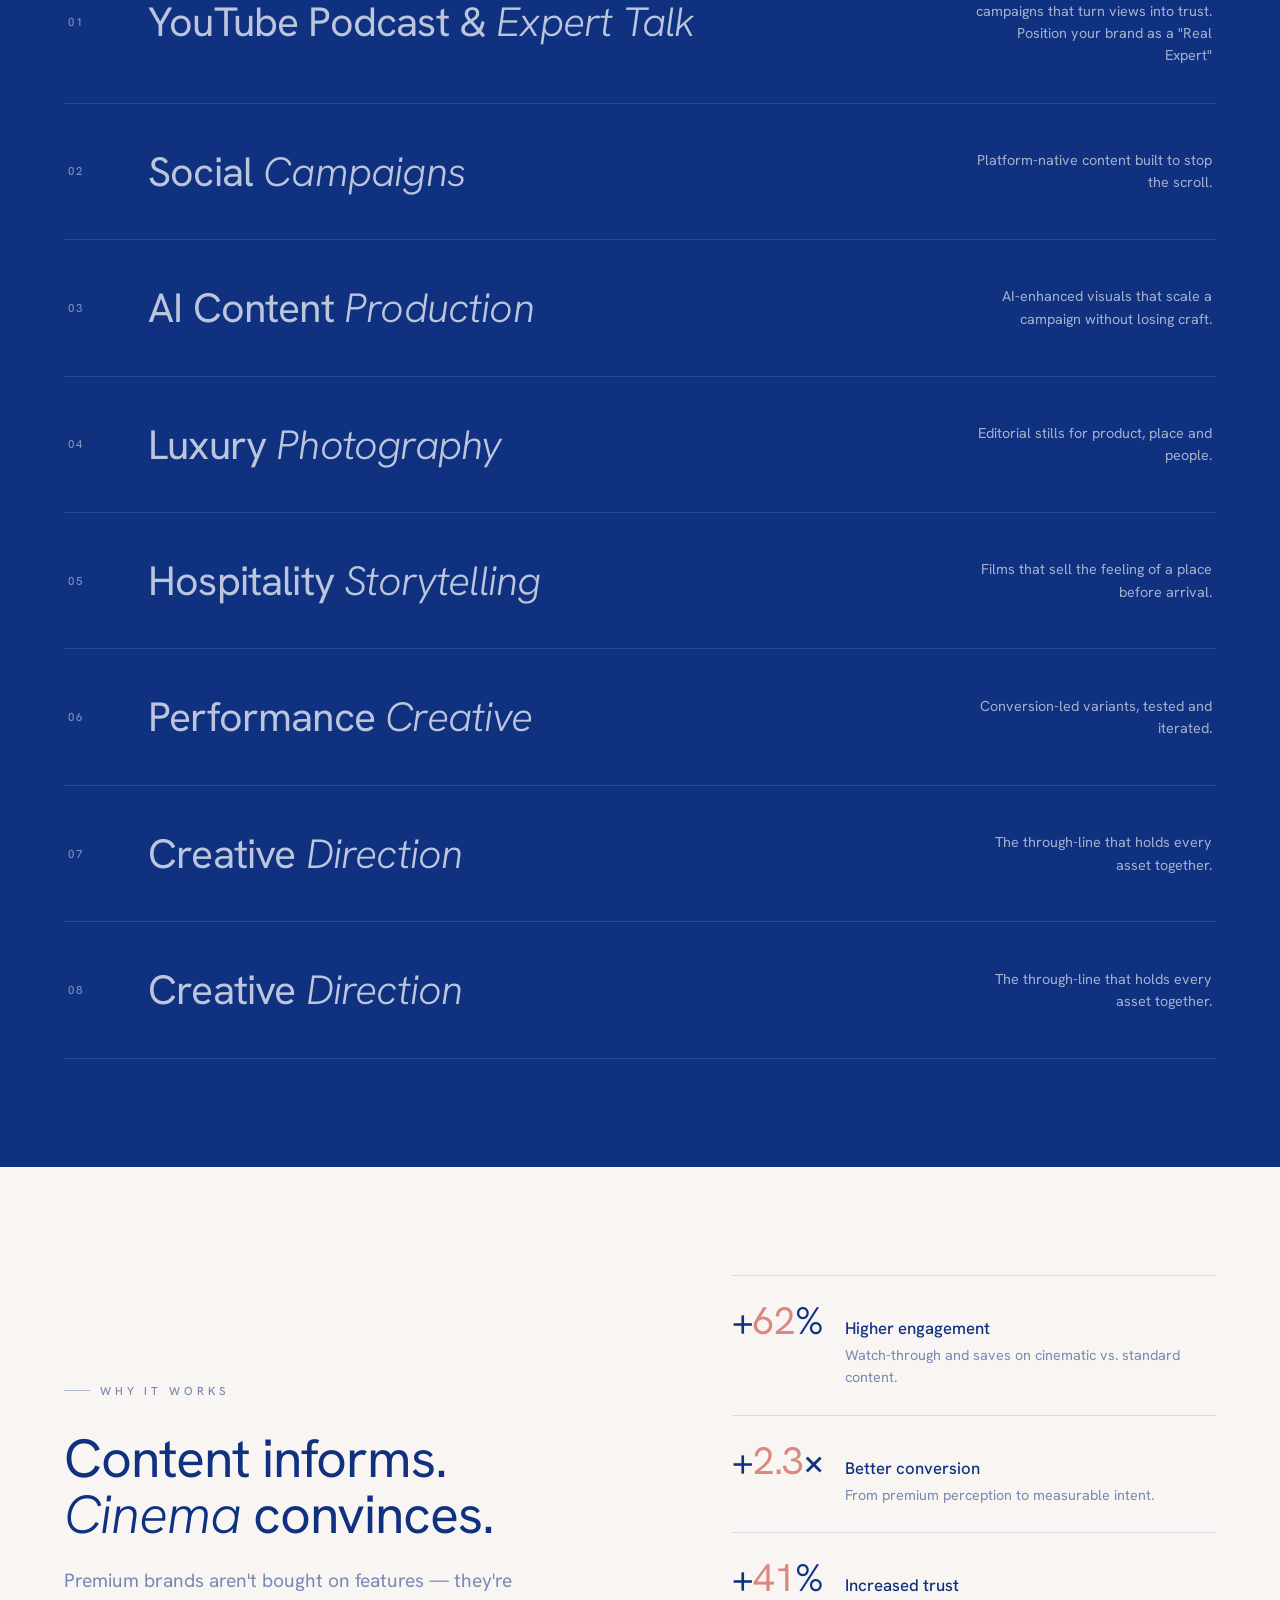
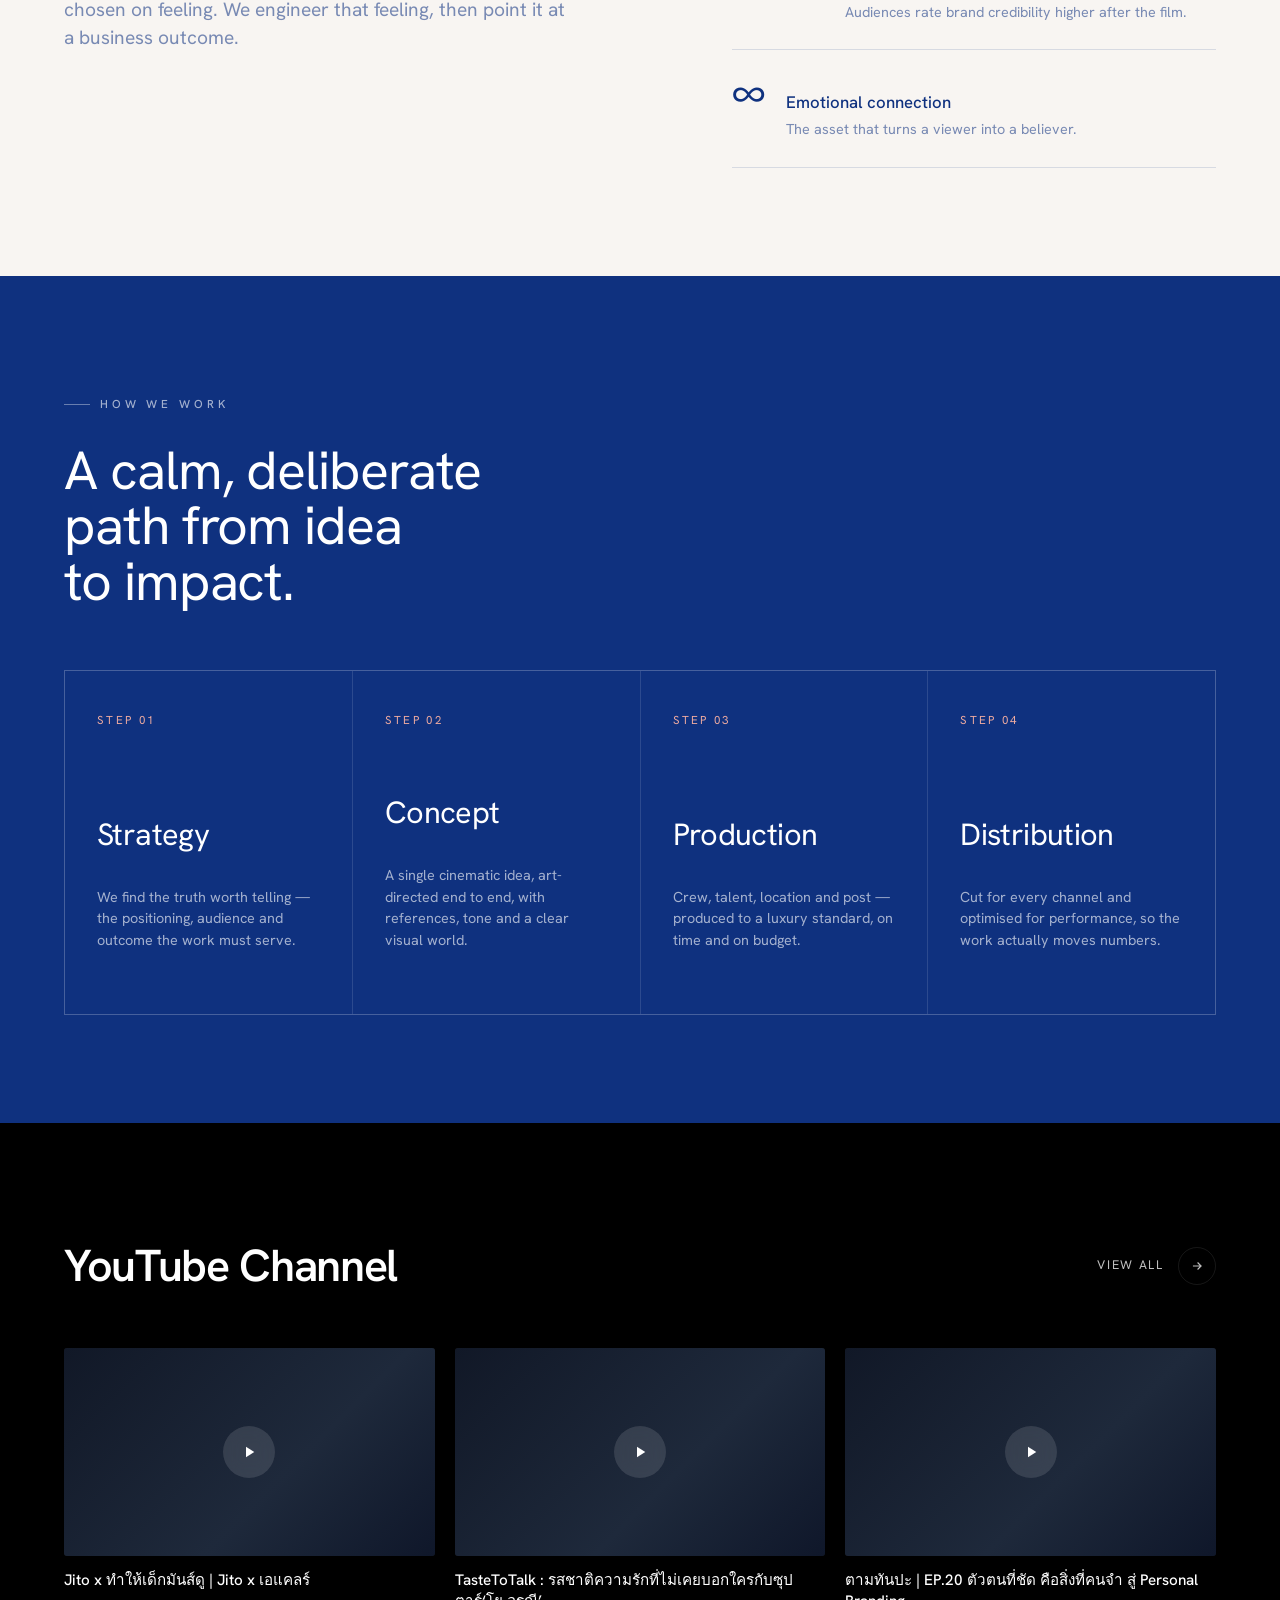
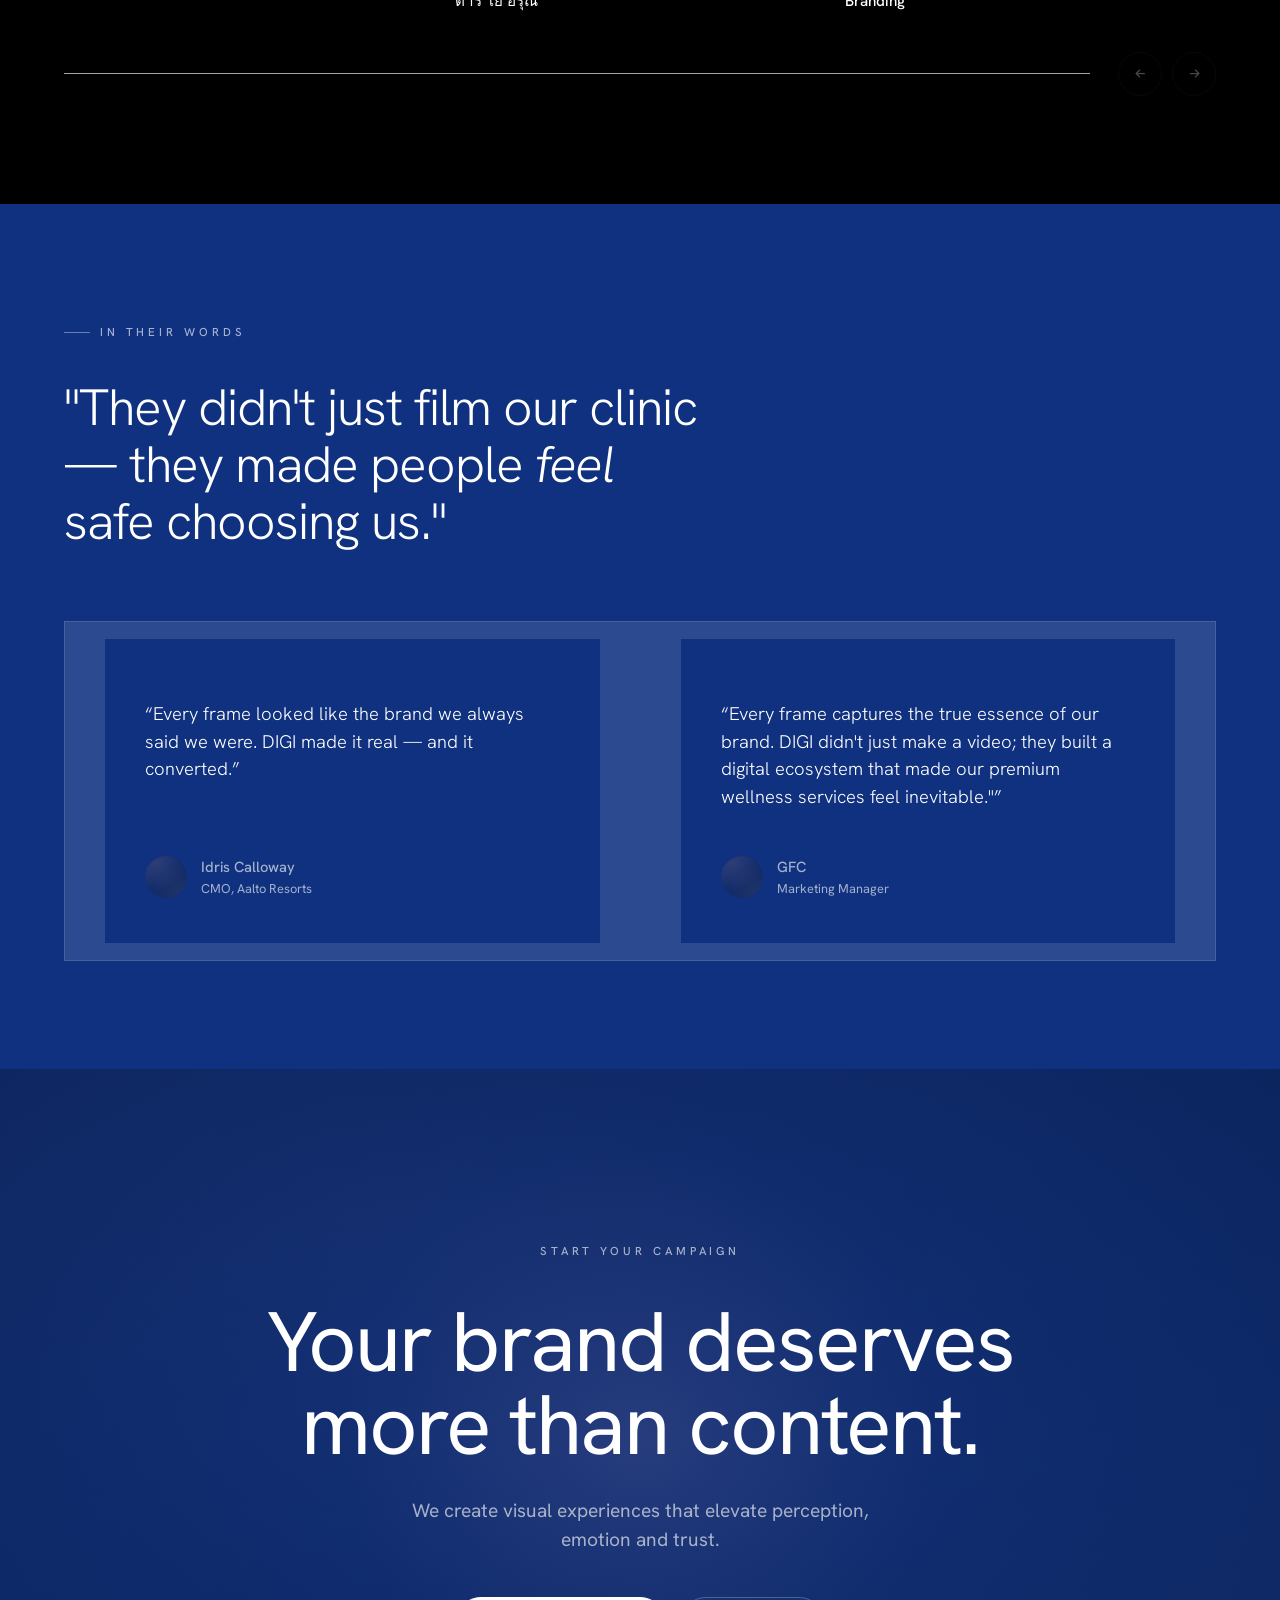
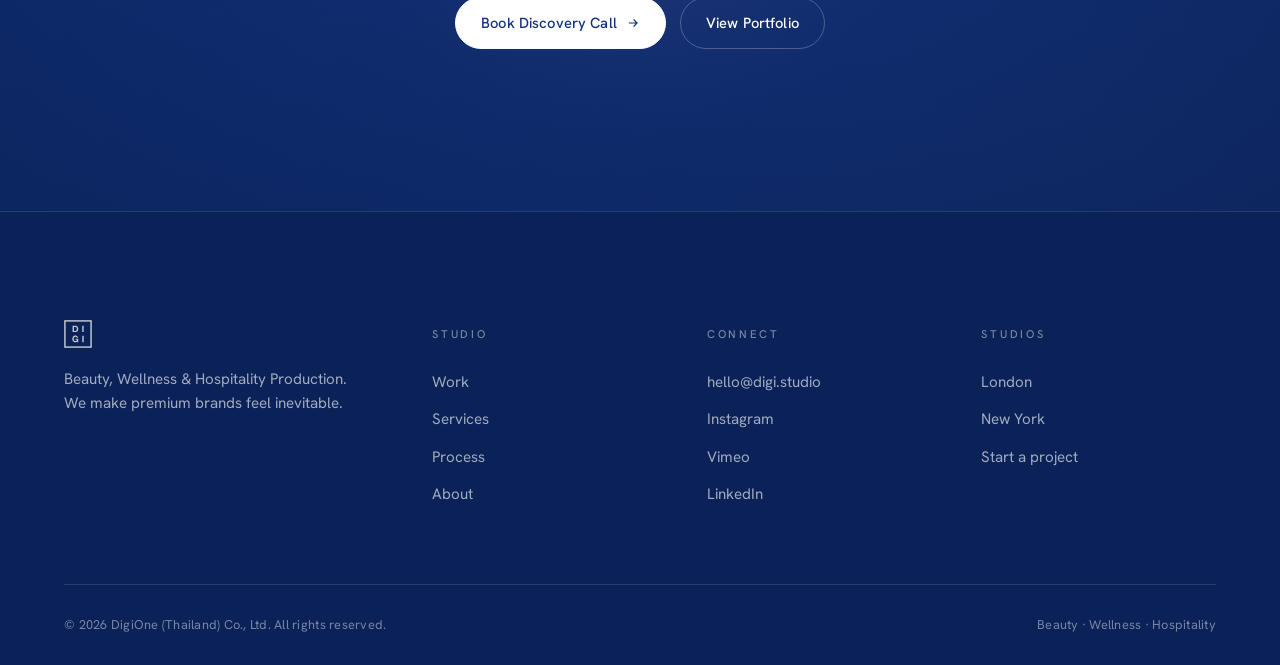
==== commit f475d1b0: "fix: YouTube thumbnail fallback maxresdefault → hqdefault on error If maxresdefault.jpg 404s, onerro" ====
--- a/index.html
+++ b/index.html
@@ -969,7 +969,7 @@
         a.href = v.id ? 'https://www.youtube.com/watch?v=' + v.id : '#';
         a.target = '_blank'; a.rel = 'noopener';
         var thumbHtml = v.id
-          ? '<img src="https://i.ytimg.com/vi/' + v.id + '/maxresdefault.jpg" alt="" loading="lazy" onerror="this.style.display=\'none\'">'
+          ? '<img src="https://i.ytimg.com/vi/' + v.id + '/maxresdefault.jpg" alt="" loading="lazy" onerror="if(!this.dataset.fb){this.dataset.fb=1;this.src=this.src.replace(\'maxresdefault\',\'hqdefault\')}else{this.style.display=\'none\'}">'
           : '';
         a.innerHTML =
           '<div class="yt__thumb">' +
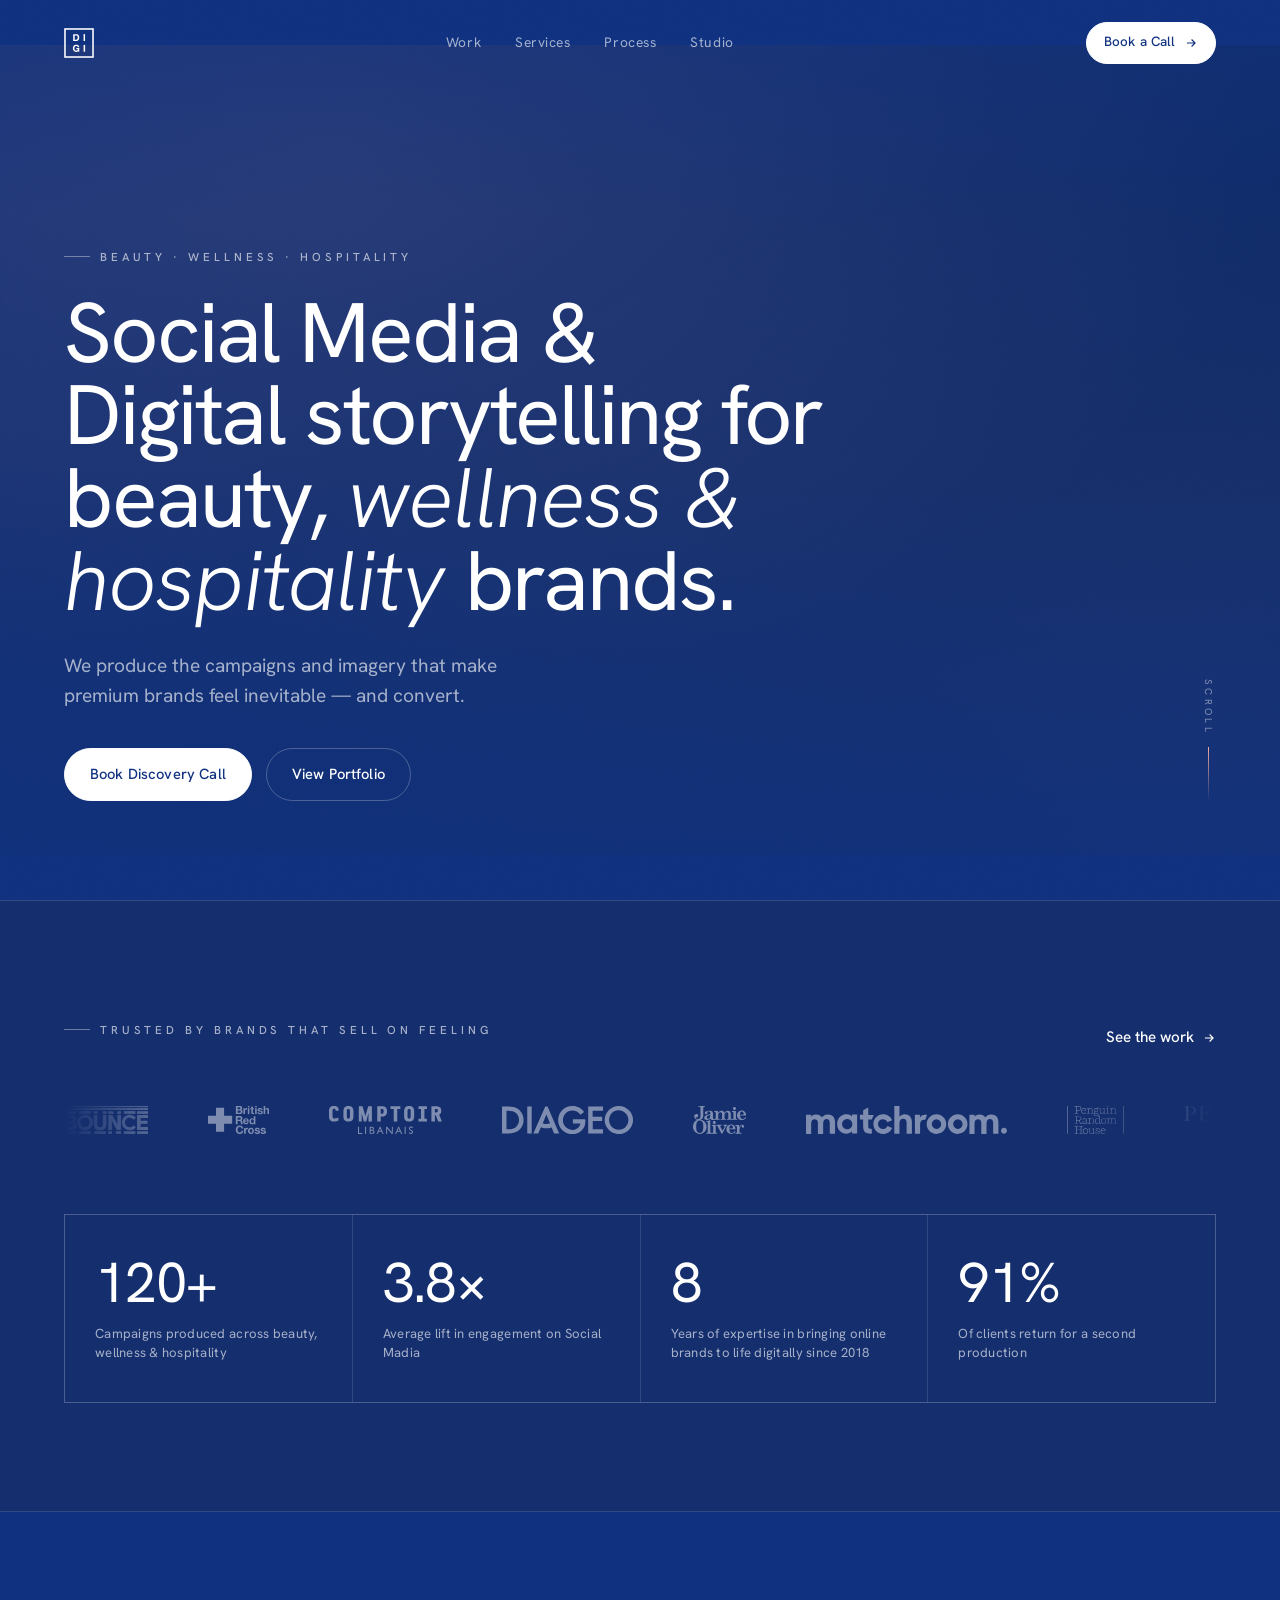
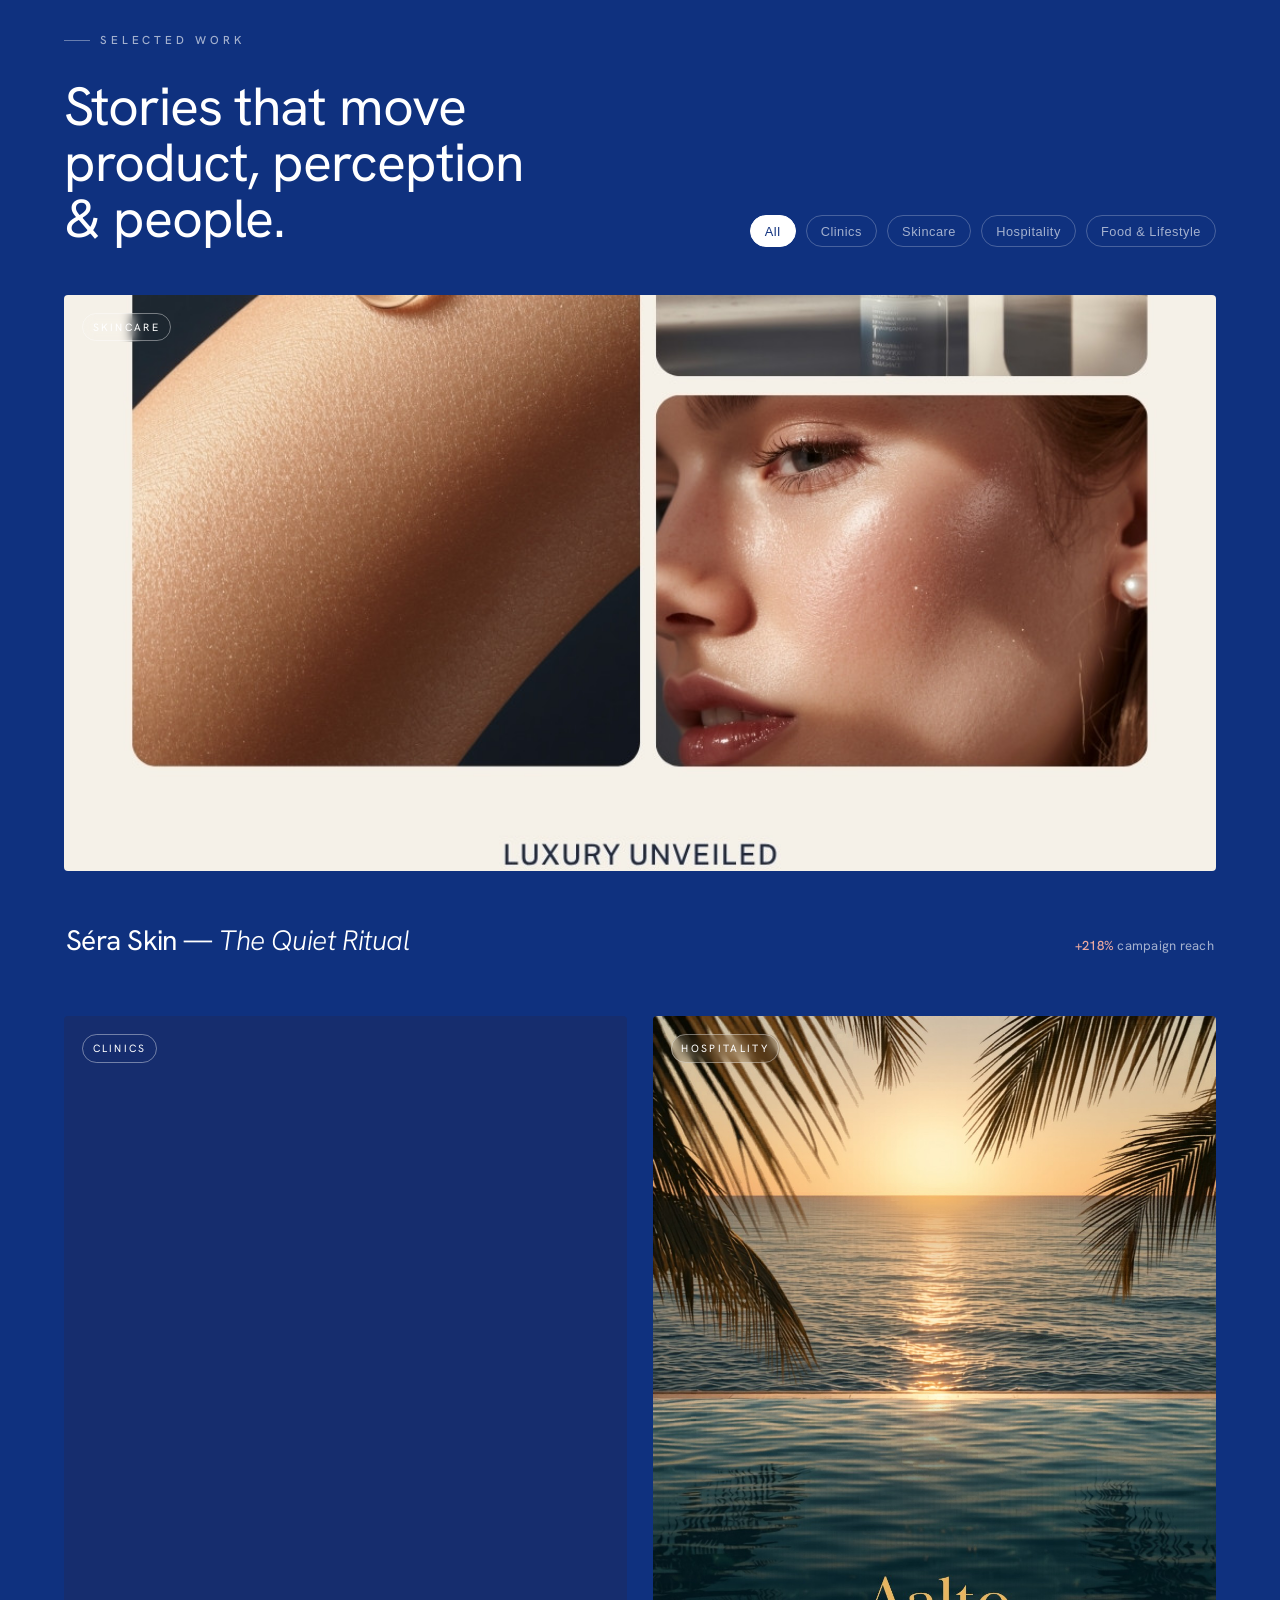
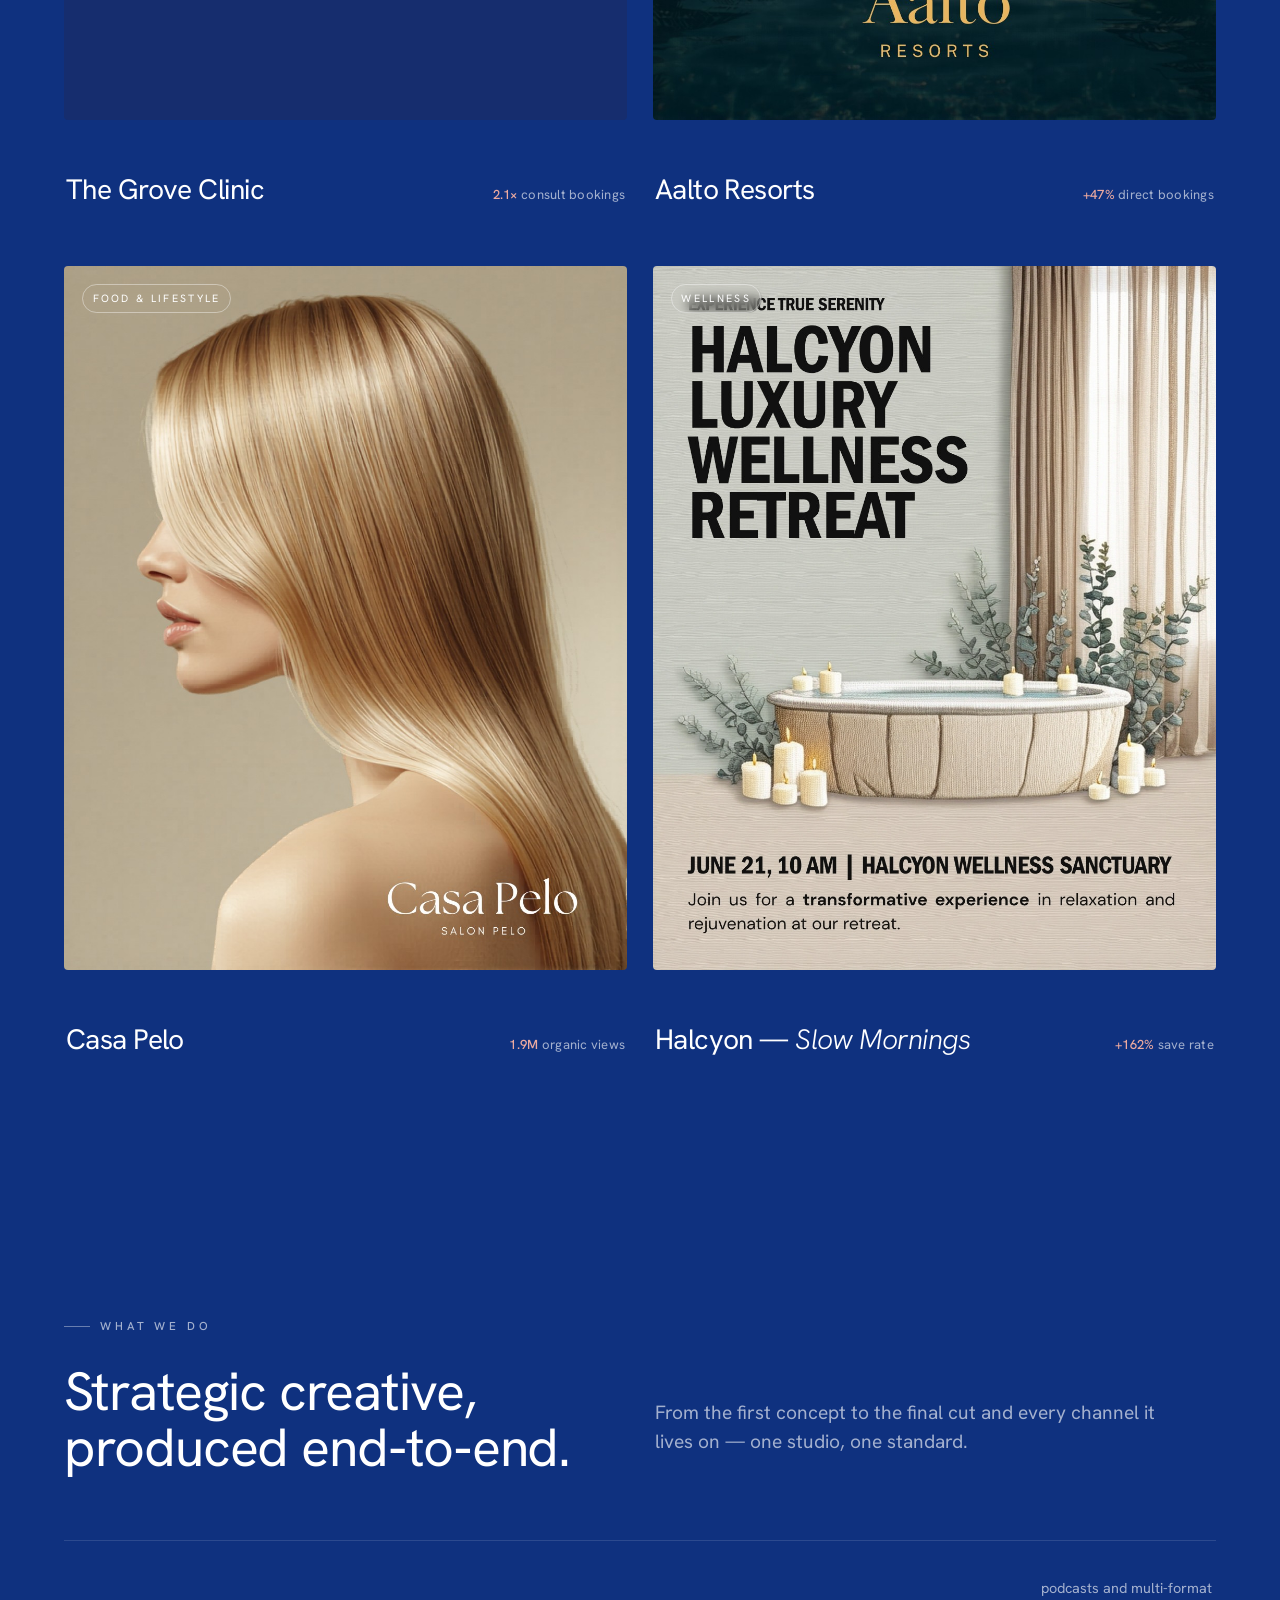
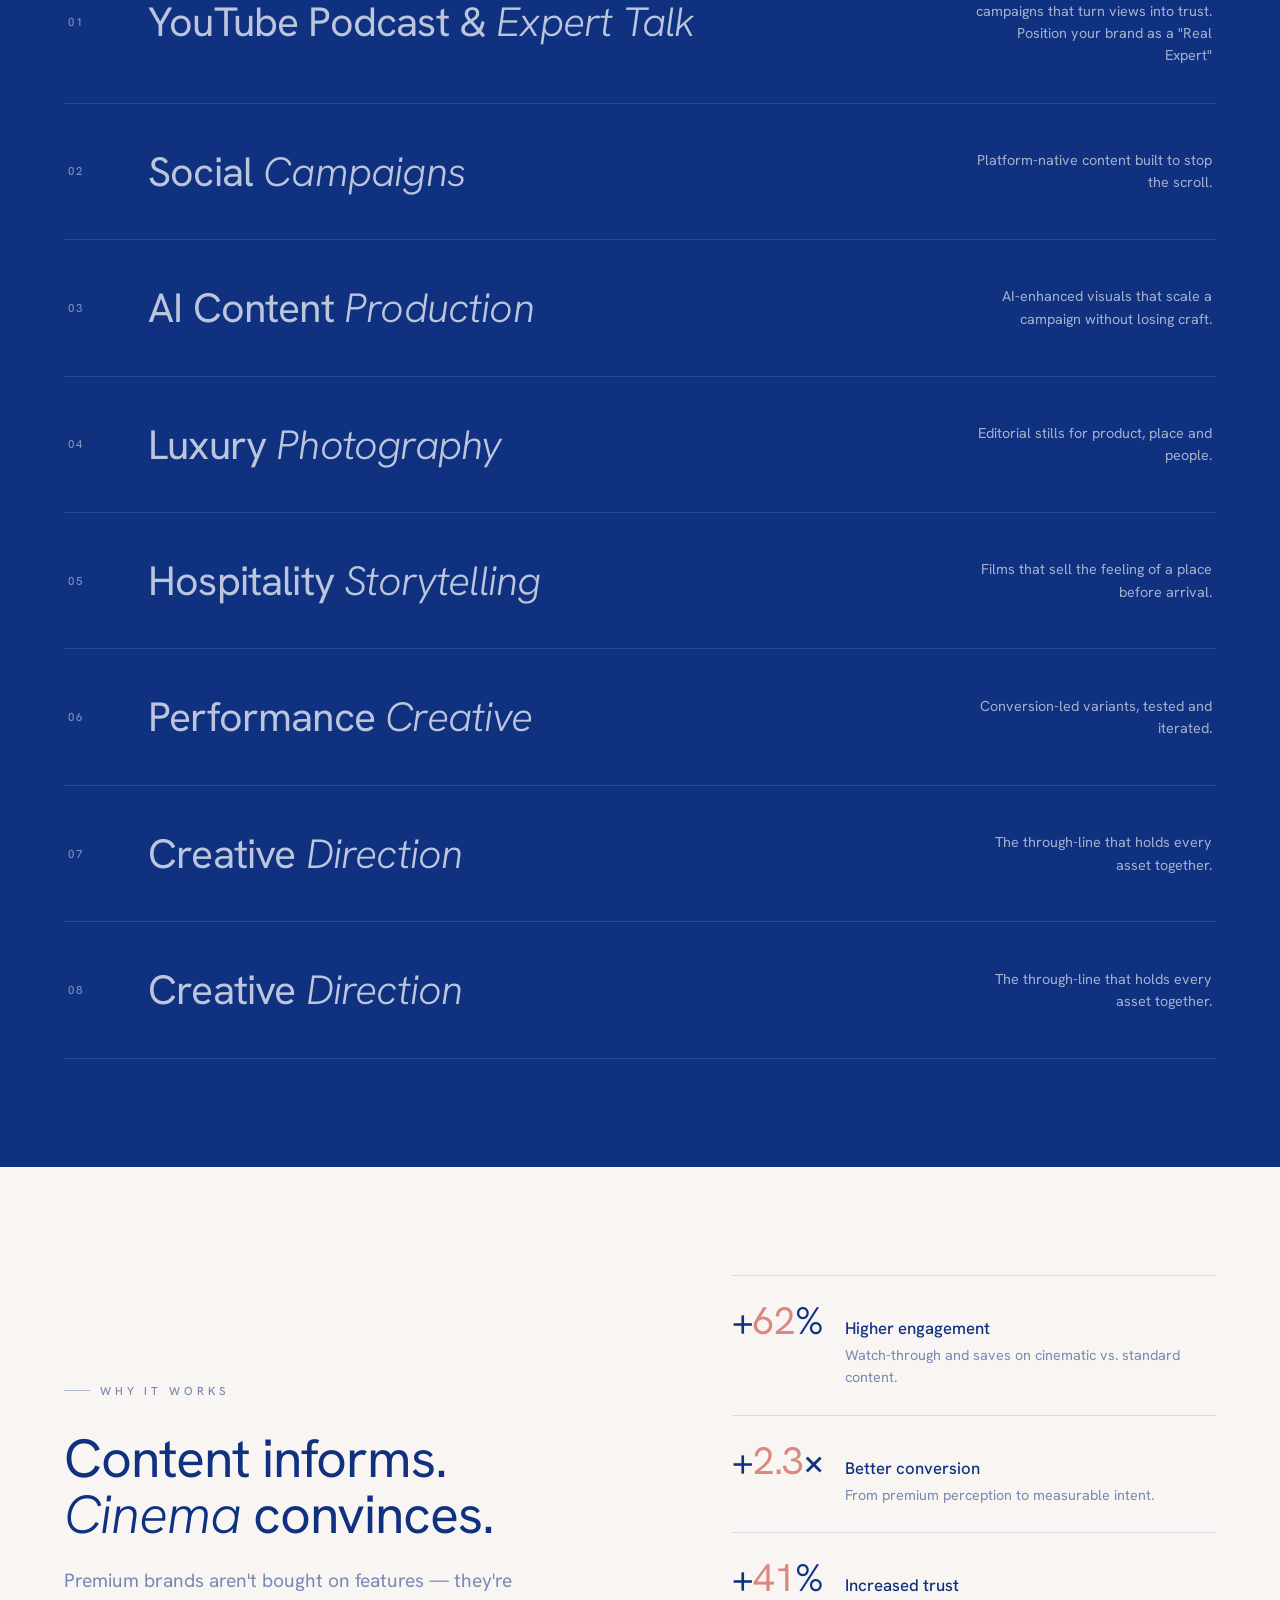
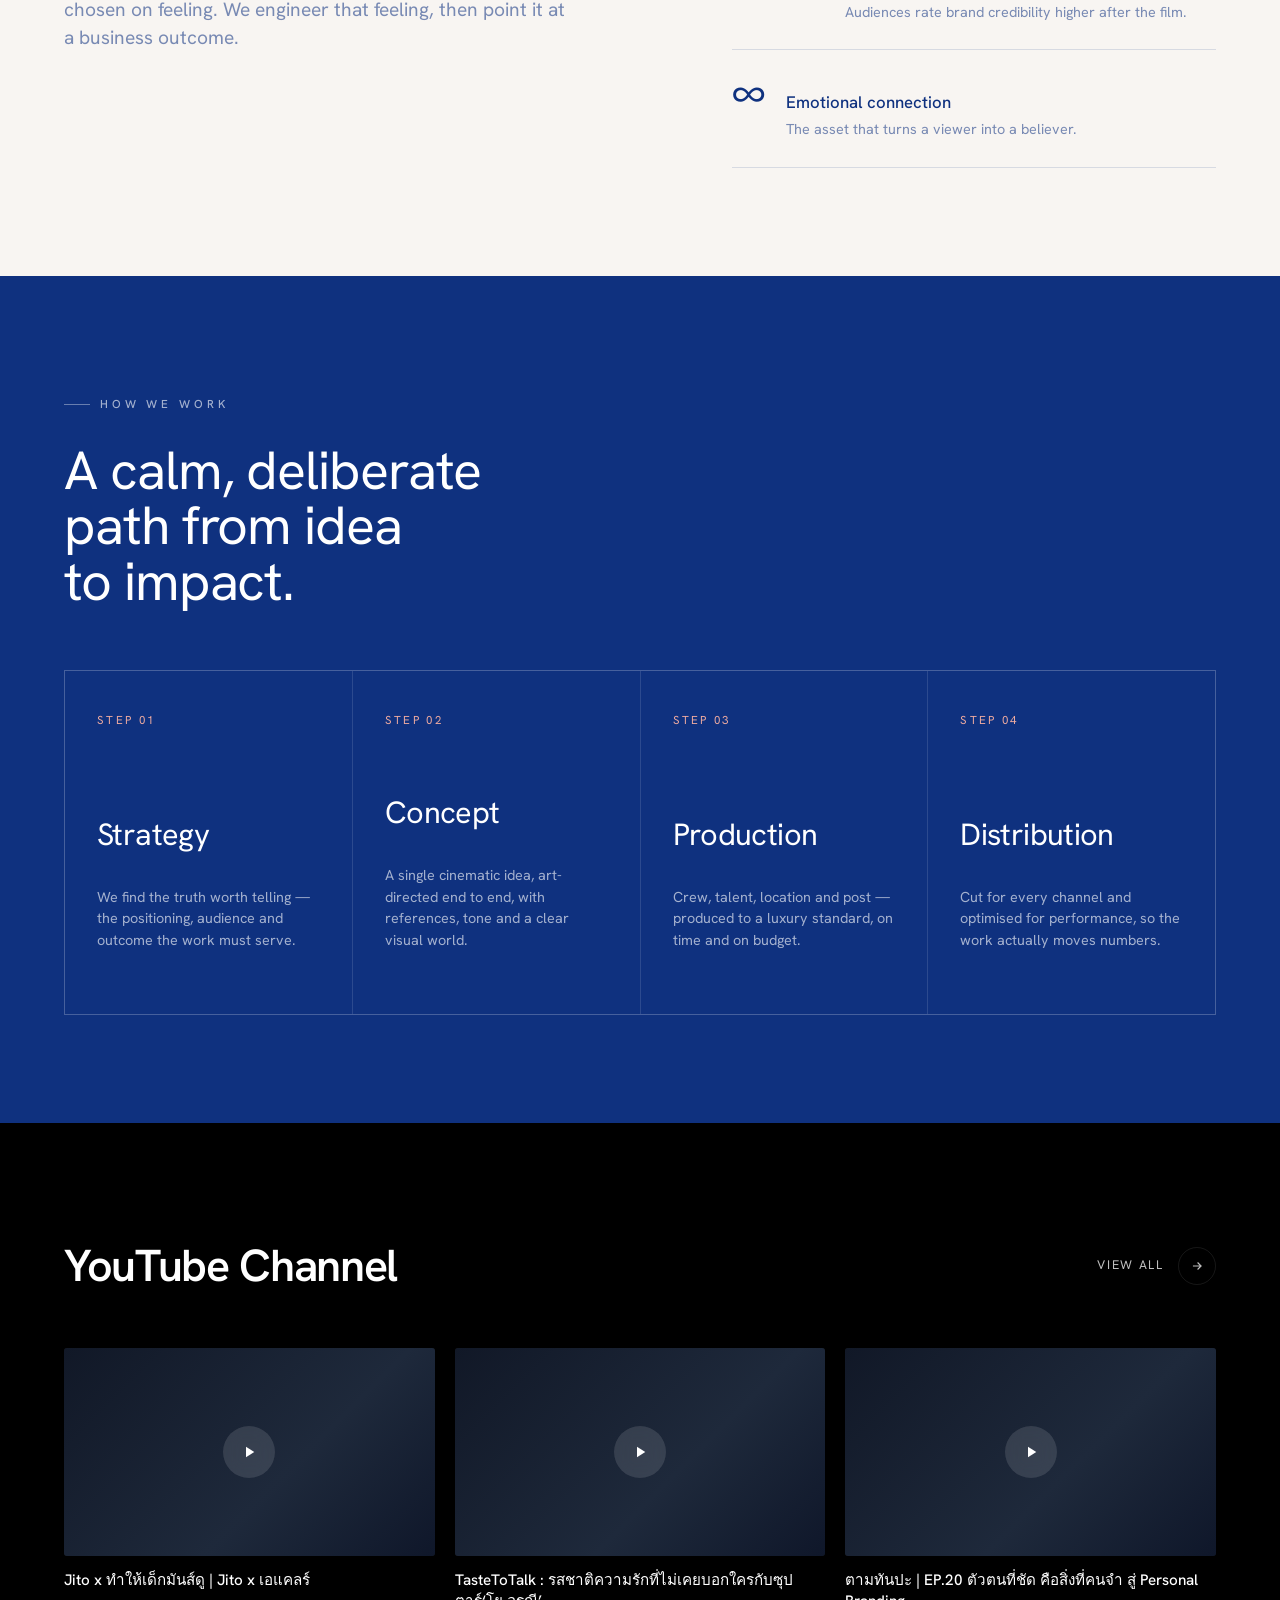
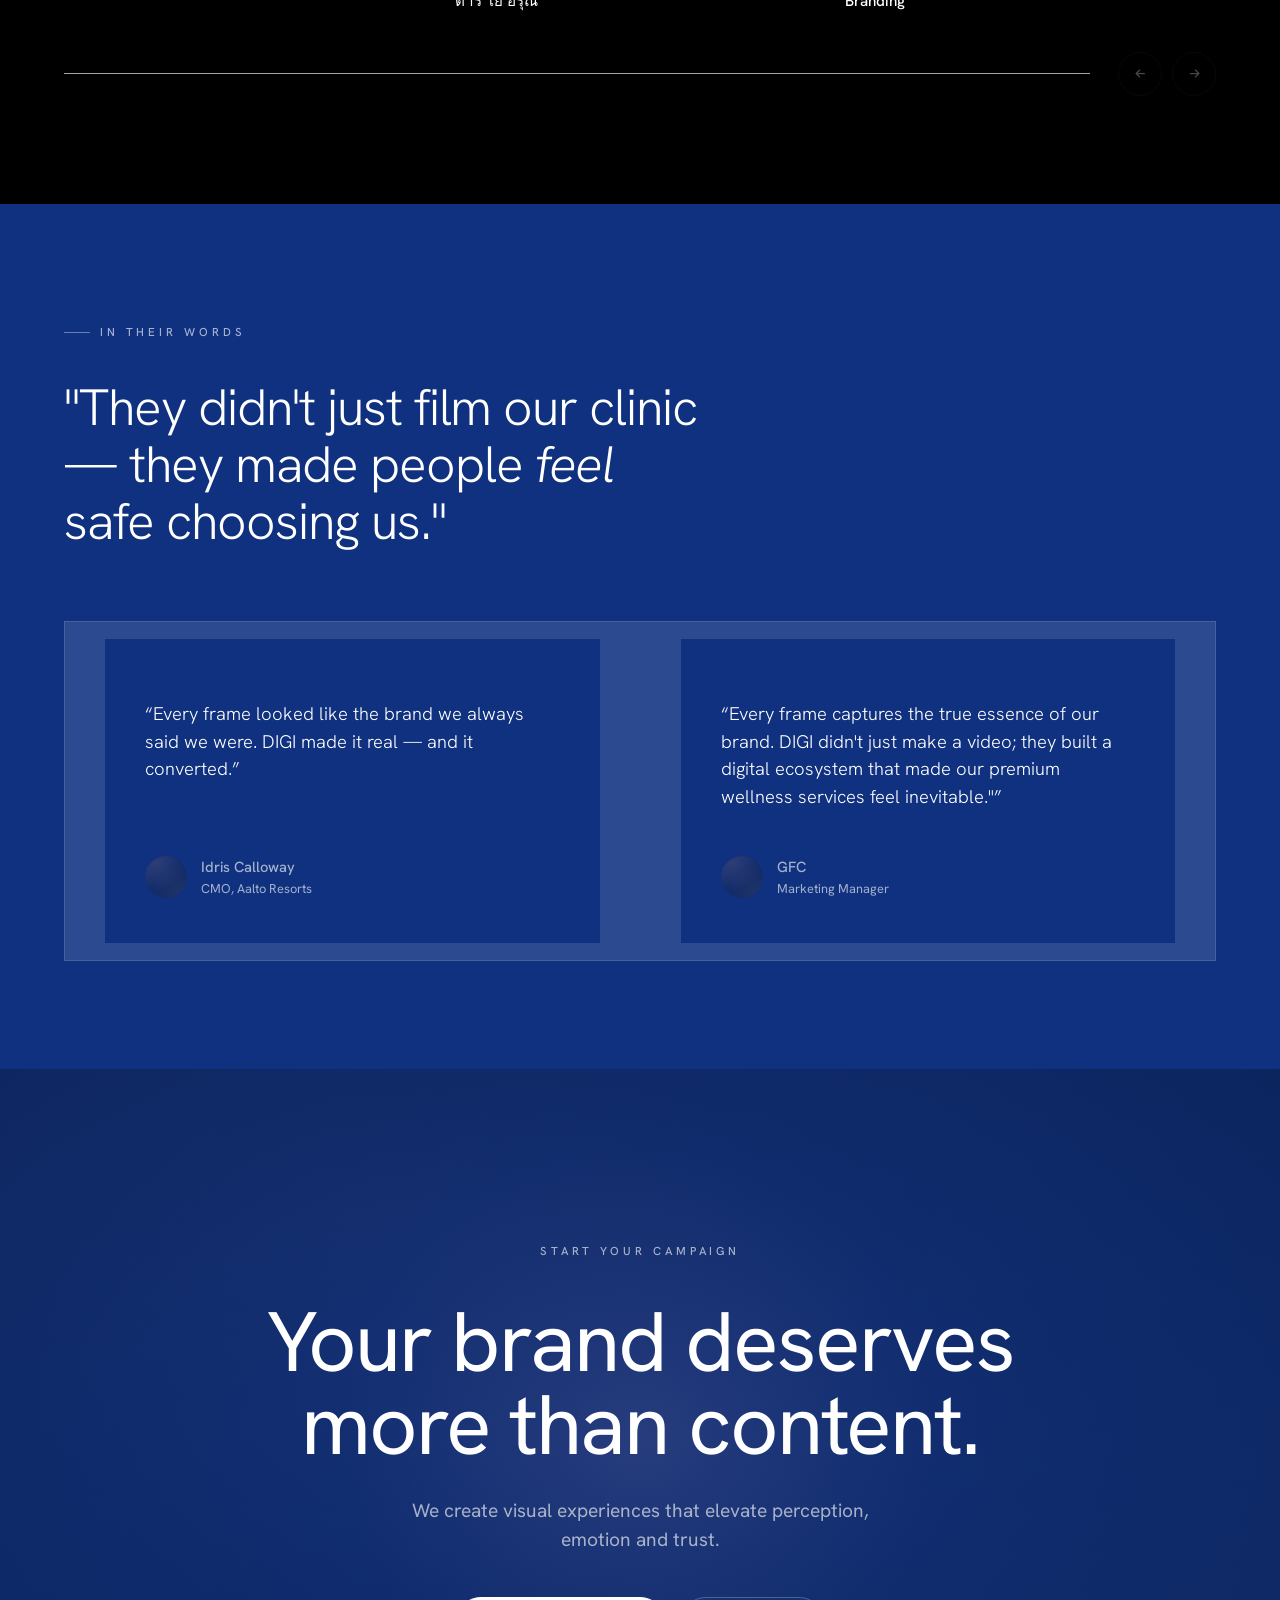
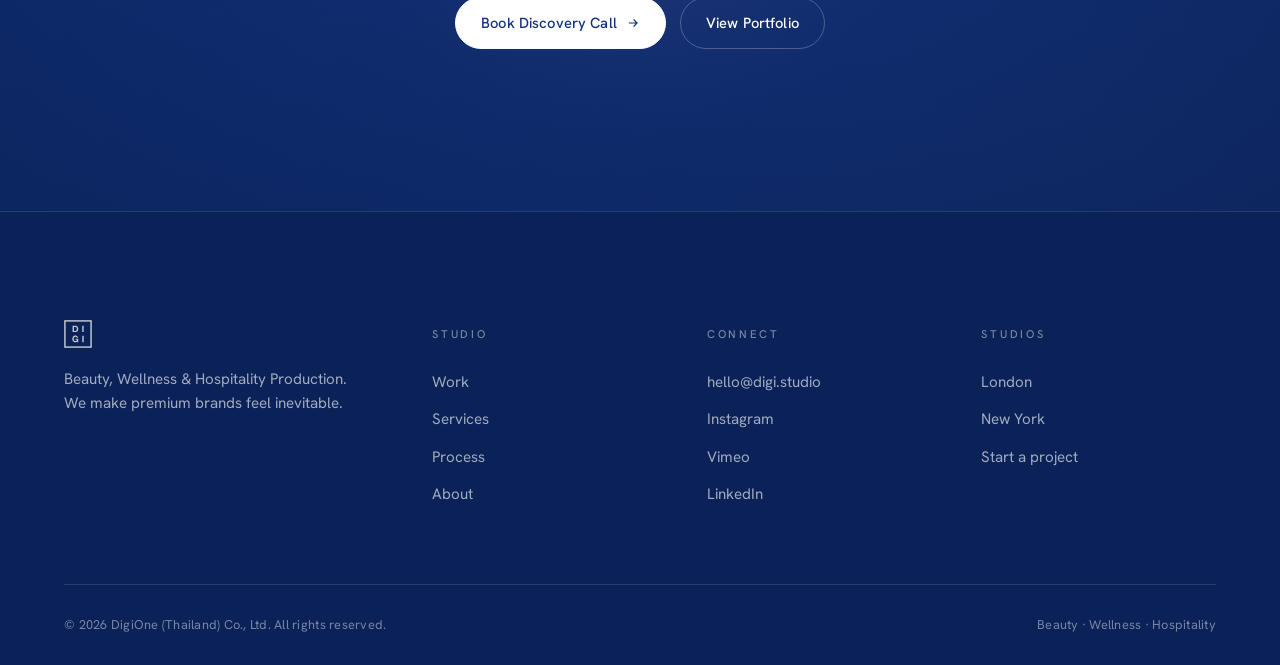
==== commit bbce2b91: "feat: work banners support .mp4/.webm video + CMS file widget; set banner 2 to MD2 video" ====
--- a/index.html
+++ b/index.html
@@ -363,9 +363,9 @@
 .yt__track { display: flex; gap: 20px; transition: transform 0.5s var(--ease); will-change: transform; }
 .yt__card { flex: 0 0 calc((100% - 40px) / 3); min-width: 0; text-decoration: none; color: inherit; display: block; }
 .yt__thumb { position: relative; aspect-ratio: 16/9; overflow: hidden; border-radius: 3px; background: #111; }
-.yt__thumb img { width: 100%; height: 100%; object-fit: cover; display: block; transition: transform 0.7s var(--ease); }
+.yt__thumb img { width: 100%; height: 100%; object-fit: cover; display: block; position: relative; z-index: 1; transition: transform 0.7s var(--ease); }
 .yt__card:hover .yt__thumb img { transform: scale(1.04); }
-.yt__thumb-fallback { position: absolute; inset: 0; background: linear-gradient(135deg, #111827 0%, #1e293b 60%, #0f172a 100%); }
+.yt__thumb-fallback { position: absolute; inset: 0; z-index: 0; background: linear-gradient(135deg, #111827 0%, #1e293b 60%, #0f172a 100%); }
 .yt__empty-hint { text-align: center; padding: 56px 24px; color: rgba(255,255,255,0.2); font-size: 0.85rem; letter-spacing: 0.08em; line-height: 1.8; display: none; }
 .yt__track:empty ~ * .yt__empty-hint, .yt__track-wrap:has(.yt__track:empty) .yt__empty-hint { display: block; }
 .yt__play { position: absolute; inset: 0; display: flex; align-items: center; justify-content: center; z-index: 1; }
@@ -928,17 +928,31 @@
       if(r) r.textContent = t.role;
     });
   }
-  /* Work images */
+  /* Work media — supports image (background) or video (.mp4/.webm) */
   if(c.work && c.work.images) {
     ['w1','w2','w3','w4','w5'].forEach(function(id) {
       var url = c.work.images[id];
-      if(url) {
-        var slot = document.getElementById('digi-' + id);
-        if(slot) {
-          slot.style.backgroundImage = 'url(' + url + ')';
-          slot.style.backgroundSize = 'cover';
-          slot.style.backgroundPosition = 'center';
-        }
+      if(!url) return;
+      var slot = document.getElementById('digi-' + id);
+      if(!slot) return;
+      /* remove any previously injected video (re-render safety) */
+      var prev = slot.querySelector('video.work-video');
+      if(prev) prev.remove();
+      if(/\.(mp4|webm)(\?.*)?$/i.test(url)) {
+        slot.style.backgroundImage = 'none';
+        var v = document.createElement('video');
+        v.className = 'work-video';
+        v.src = url;
+        v.autoplay = true; v.loop = true; v.muted = true; v.defaultMuted = true;
+        v.playsInline = true; v.setAttribute('playsinline', ''); v.setAttribute('muted', '');
+        v.preload = 'metadata';
+        v.style.cssText = 'position:absolute;inset:0;width:100%;height:100%;object-fit:cover;display:block;';
+        slot.appendChild(v);
+        v.play().catch(function(){});
+      } else {
+        slot.style.backgroundImage = 'url(' + url + ')';
+        slot.style.backgroundSize = 'cover';
+        slot.style.backgroundPosition = 'center';
       }
     });
   }
@@ -964,12 +978,14 @@
       ytTrack.querySelectorAll('.yt__card--placeholder').forEach(function(el){ el.remove(); });
       ytTrack.innerHTML = '';
       c.youtube.videos.forEach(function(v) {
+        var rawId = (v.id || '').trim();
+        var cleanId = rawId.split('&')[0].split('?')[0]; /* strip &t=... or ?t=... */
         var a = document.createElement('a');
         a.className = 'yt__card';
-        a.href = v.id ? 'https://www.youtube.com/watch?v=' + v.id : '#';
+        a.href = cleanId ? 'https://www.youtube.com/watch?v=' + rawId : '#';
         a.target = '_blank'; a.rel = 'noopener';
-        var thumbHtml = v.id
-          ? '<img src="https://i.ytimg.com/vi/' + v.id + '/maxresdefault.jpg" alt="" loading="lazy" onerror="if(!this.dataset.fb){this.dataset.fb=1;this.src=this.src.replace(\'maxresdefault\',\'hqdefault\')}else{this.style.display=\'none\'}">'
+        var thumbHtml = cleanId
+          ? '<img src="https://i.ytimg.com/vi/' + cleanId + '/maxresdefault.jpg" alt="" onerror="if(!this.dataset.fb){this.dataset.fb=1;this.src=this.src.replace(\'maxresdefault\',\'hqdefault\')}else{this.style.display=\'none\'}">'
           : '';
         a.innerHTML =
           '<div class="yt__thumb">' +
